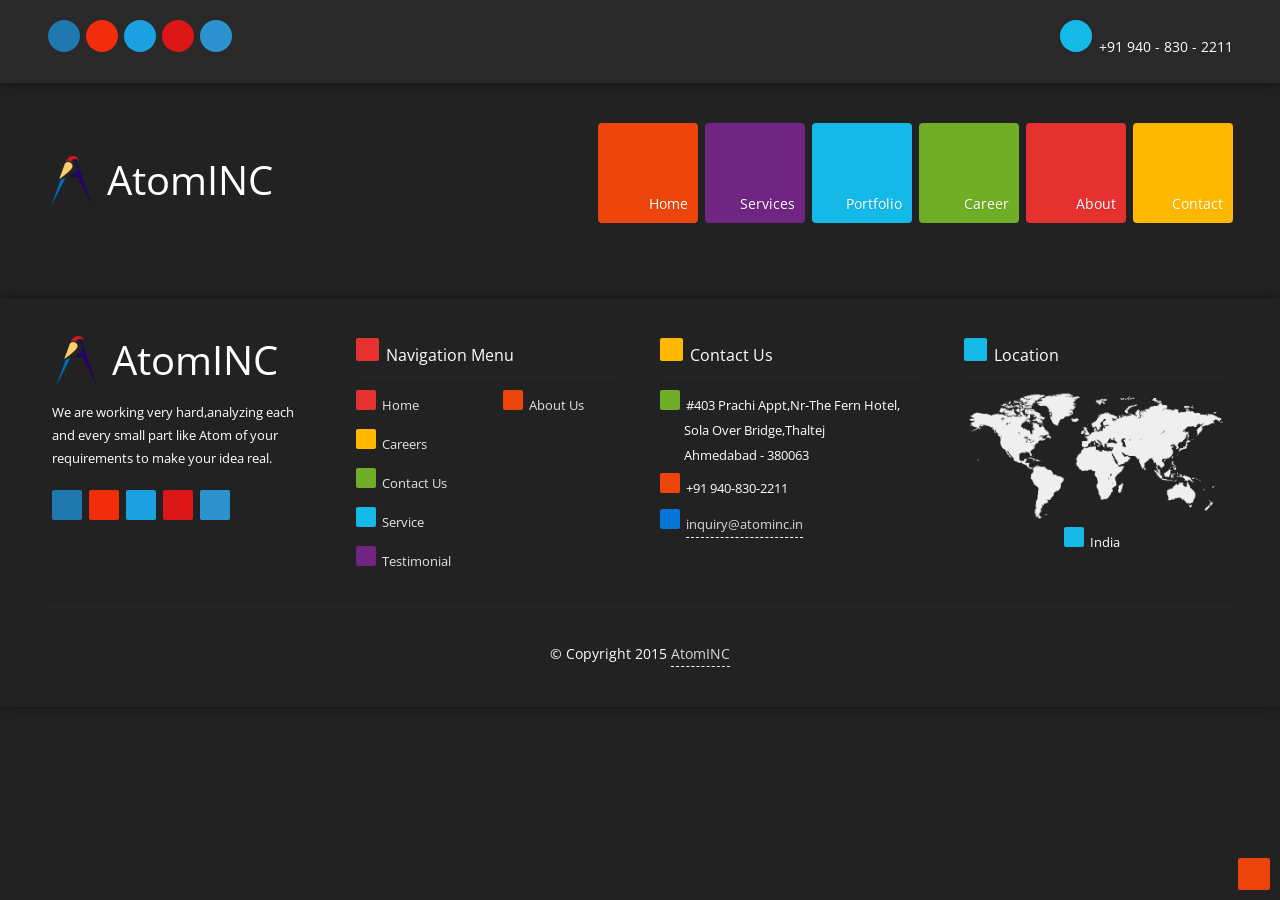
==== index.html @ bc26671a "Added old site" ====
<!DOCTYPE html>
<html>
	<head>
		<!-- Title here -->
		<title>Mobile App Development | Web Design | Offshore Outsourcing - AtomINC </title>
		<!-- Description, Keywords and Author -->
		<meta name="description" content="AtomINC provides wide range of services such as mobile application development, android applications and almost everything under the hood of computing and communication technology. ">
		<meta name="keywords" content="Software Development,Mobile,Web,Application Development,Application Development,Android,iPhone,iPad,Development,Responsive,Outsourcing,offshore,Enterprise Mobility, Applications Development, Hire iPhone Apps Developer, Enterprise mobile solutions , web strategy planning, iPhone Apps Development, Android Apps Development">
        <meta name="author" content="in.linkedin.com/in/akshay18">
        <link rel="canonical" href="http://www.atominc.in/" />
        <meta name="language" content="EN" />
        <meta name="copyright" content="AtomINC" />

        <meta name="document-classification" content="Internet" />
        <meta name="document-type" content="Public" />
        <meta name="document-rating" content="Safe for Kids" />
        <meta name="document-distribution" content="Global" />
		<meta name="viewport" content="width=device-width, initial-scale=1.0">
		 
		<!-- Styles -->
		<!-- Bootstrap CSS -->
		<link href="css/bootstrap.min.css" rel="stylesheet">
		<!-- Animate CSS -->
		<link href="css/animate.min.css" rel="stylesheet">
		<!-- SLIDER REVOLUTION 4.x CSS SETTINGS -->
		<link href="css/settings.css" rel="stylesheet">
		<!--[if IE ]><link rel="stylesheet" href="css/settings-ie8.css"><![endif]-->
		<!-- Portfolio CSS -->
		<link href="css/prettyPhoto.css" rel="stylesheet">
		<!-- Countdown CSS -->
		<link href="css/jquery.countdown.css" rel="stylesheet">
		<!-- Font awesome CSS -->
		<link href="css/font-awesome.min.css" rel="stylesheet">		
		<!-- Custom CSS -->
		<link href="css/style.css" rel="stylesheet">
		<!--[if IE]><link rel="stylesheet" href="css/ie-style.css"><![endif]-->
		
		<!-- Favicon -->
		<link rel="shortcut icon" href="#">
	</head>
	
	<body>
		
		<!-- Body Wrapper -->
		<div class="wrapper white">
		
			<!-- Header Start -->
			<div class="header">
				<!-- Header Information -->
				<div class="header-info">
					<div class="container">
						<div class="row">
							<div class="col-md-4 col-sm-4">
								<!-- Social Media -->
								<div class="social">
                                    <a target="_blank" href="https://www.facebook.com/pages/Atominc/1621077121454572" class="facebook"><i class="fa fa-facebook"></i></a>
									<a target="_blank" href="https://plus.google.com/106415857132873539191/about" class="google-plus"><i class="fa fa-google-plus"></i></a>
									<a  href="#" class="twitter"><i class="fa fa-twitter"></i></a>
									<a target="_blank" href="https://www.pinterest.com/atominc/" class="pinterest"><i class="fa fa-pinterest"></i></a>
									<a target="_blank" href="https://www.linkedin.com/company/atominc" class="linkedin"><i class="fa fa-linkedin"></i></a>
								</div>
							</div>
                            <div class="col-md-4 col-sm-4">
                            </div>
							<div class="col-md-4 col-sm-4">
								<!-- Contact Info -->
								<div class="contact-info">
									<span><i class="fa fa-phone br-lblue"></i> <strong>+91 940 - 830 - 2211</strong></span>
								</div>
							</div>
						</div>
					</div>
				</div>
				<!-- Header Navigation -->
				<div class="header-navigation">
					<div class="container">
						<div class="row">
							<div class="col-md-4">
								<!-- Logo -->
								<div class="logo">
									<!-- Heading -->
									<h1><a href="index.html"><i><img src="img/Logo.png"></i> AtomINC</a></h1>
								</div>
							</div>
							<div class="col-md-8">
								<!-- Bootstrap Navbar -->
								<nav class="navbar navbar-default" role="navigation">
									<!-- Brand and toggle get grouped for better mobile display -->
									<div class="navbar-header">
										<button type="button" class="navbar-toggle br-orange" data-toggle="collapse" data-target="#bs-example-navbar-collapse-1">
											<span class="sr-only">Toggle navigation</span>
											<span class="icon-bar"></span>
											<span class="icon-bar"></span>
											<span class="icon-bar"></span>
										</button>
									</div>
									<!-- Collect the nav links, forms, and other content for toggling -->
									<div class="collapse navbar-collapse" id="bs-example-navbar-collapse-1">
										<ul class="nav navbar-nav navbar-right">
											<li>
												<a href="index.html" class="br-orange">
													<!-- Link Icon -->
													<i class="fa fa-home link-icon"></i>
													<!-- Link Title -->
													<span class="link-title">Home</span>
												</a>
											</li>
											<li class="dropdown">
												<a href="service.html" class="dropdown-toggle br-purple" data-toggle="dropdown">
													<!-- Link Icon -->
													<i class="fa fa-server link-icon"></i>
													<!-- Link Title -->
													<span class="link-title">Services<b class="fa fa-angle-down"></b></span>
												</a>
												<ul class="dropdown-menu dropdown-sm">
													<li>
														<div class="row">
															<div class="col-md-6">
																<div class="col-inner col-disable">
																	<h4 class="br-orange"><i class="fa fa-share heading-icon"></i>About Services</h4>
																	<p>AtomINC provides wide range of services such as mobile application development, 3D animation, android applications and almost everything under the hood of computing and communication technology.</p>
																</div>
															</div>
															<div class="col-md-6">
																<div class="col-inner">
																	<ul class="list-unstyled">
																		<li><a href="service.html"><i class="fa fa-arrow-right dd-link-icon"></i>Mobile apps development</a></li>
                                                                        <li><a href="service.html"><i class="fa fa-arrow-right dd-link-icon"></i>Gadget apps development</a></li>
                                                                        <li><a href="service.html"><i class="fa fa-arrow-right dd-link-icon"></i>Website development</a></li>
																		<li><a href="service.html"><i class="fa fa-arrow-right dd-link-icon"></i>E-Commerce development</a></li>
																	</ul>
																</div>
															</div>
														</div>
													</li>
												</ul>
											</li>
											<li class="dropdown">
												<a href="#" class="dropdown-toggle br-lblue" data-toggle="dropdown">
													<!-- Link Icon -->
													<i class="fa fa-file link-icon"></i>
													<!-- Link Title -->
													<span class="link-title">Portfolio<b class="fa fa-angle-down"></b></span>
												</a>
												<ul class="dropdown-menu dropdown-md">
													<li>
														<div class="row">
															<div class="col-md-4">
																<div class="col-inner col-disable">
																	<!-- Heading -->
																	<h4 class="br-green"><i class="fa fa-filter heading-icon"></i>Mobile Apps.</h4>
                                                                    <p>We are specialist in mobile application development.We work on all mobile platoform including iOS,Android,Windows,Black Berry.</p>

                                                                </div>
                                                            </div>
                                                            <!-- Paragraph -->
                                                            <div class="col-md-4">
																<div class="col-inner col-disable">
																	<!-- Heading -->
																	<h4 class="br-yellow"><i class="fa fa-ticket heading-icon"></i> Rugby Radio</h4>
																	<!-- Image -->
																	<img src="img/rugbyBackground.jpeg" class="img-responsive" alt="" />
																	<!-- Paragraph -->
																	<p>Rugby Radio merges quality professional commentary with thought provoking interviews and podcasts with people from the rugby spectrum including professional players, referees and agents.</p>
																	<!-- View Next Button -->
																	<div class="view-button">
																		<a href="portfolio.html" class="btn btn-danger btn-sm">View More <i class="fa fa-angle-right"></i></a>
																	</div>
																</div>
															</div>
															<div class="col-md-4">
																<div class="col-inner">
																	<ul class="list-unstyled">
																		<li><a href="portfolio.html"><i class="fa fa-arrow-right dd-link-icon"></i>Mobile Application</a></li>
                                                                        <li><a href="portfolio.html"><i class="fa fa-arrow-right dd-link-icon"></i> Gadgets</a></li>
                                                                        <li><a href="portfolio.html"><i class="fa fa-arrow-right dd-link-icon"></i>Websites</a></li>
																		<li><a href="portfolio.html"><i class="fa fa-arrow-right dd-link-icon"></i>E-Commerce</a></li>
																		<li><a href="testimonial.html"><i class="fa fa-arrow-right dd-link-icon"></i>What our clients sayes</a></li>
																	</ul>
																</div>
															</div>
														</div>
													</li>
												</ul>
											</li>
                                            <li>
                                                <a href="careers.html" class="br-green">
                                                    <!-- Link Icon -->
                                                    <i class="fa fa-gear link-icon"></i>
                                                    <!-- Link Title -->
                                                    <span class="link-title">Career</span>
                                                </a>
                                            </li>
                                            <li>
												<a href="aboutus.html" class="br-red">
													<!-- Link Icon -->
													<i class="fa fa-user link-icon"></i>
													<!-- Link Title -->
													<span class="link-title">About</span>
												</a>
											</li>
											<li>
												<a href="contact.html" class="br-yellow">
													<!-- Link Icon -->
													<i class="fa fa-phone link-icon"></i>
													<!-- Link Title -->
													<span class="link-title">Contact</span>
												</a>
											</li>
										</ul>
									</div><!-- /.navbar-collapse -->
								</nav>
							</div>
						</div>
					</div>
				</div>
			</div>
			<!-- Header End -->
			
			<!-- Slider Start -->
			
			<div class="container">
				<!--
				#################################
					- THEMEPUNCH BANNER -
				#################################
				-->
				<div class="tp-banner-container">
					<div class="tp-banner" >
						<ul>
                        <!-- SLIDE  -->
                        <!--Welcome banner-->
                        <li data-transition="zoomout" data-slotamount="7" data-masterspeed="1500" >
                            <!-- MAIN IMAGE -->
                            <img src="img/slider/slide2.jpg"  alt="slidebg1"  data-bgfit="cover" data-bgposition="left top" data-bgrepeat="no-repeat">
                            <!-- LAYERS -->
                            <!-- LAYERS NR. 1 // Logo Image -->
                            <div class="tp-caption lfl"
                                 data-x="130"
                                 data-y="center"
                                 data-speed="1500"
                                 data-start="1200"
                                 data-easing="Power4.easeOut"
                                 data-endspeed="300"
                                 data-endeasing="Linear.easeNone"
                                 data-captionhidden="off"><img src="img/slider/logo.png" class="img-responsive" alt="" />
                            </div>
                            <!-- LAYERS NR. 2 -->
                            <div class="tp-caption lfr thinheadline_dark"
                                 data-x="500"
                                 data-y="120"
                                 data-speed="1500"
                                 data-start="2000"
                                 data-easing="Power4.easeOut"
                                 data-endspeed="300"
                                 data-endeasing="Linear.easeNone"
                                 data-captionhidden="off">Welcome To
                            </div>
                            <!-- LAYERS NR. 2.1 -->
                            <div class="tp-caption lfr very_large_text"
                                 data-x="500"
                                 data-y="150"
                                 data-speed="1500"
                                 data-start="2300"
                                 data-easing="Power4.easeOut"
                                 data-endspeed="300"
                                 data-endeasing="Linear.easeNone"
                                 data-captionhidden="off">AtomINC
                            </div>
                            <!-- LAYERS NR. 3 -->
                            <div class="tp-caption lfr medium_text paragraph"
                                 data-x="500"
                                 data-y="220"
                                 data-speed="1500"
                                 data-start="3000"
                                 data-easing="Power4.easeOut"
                                 data-endspeed="300"
                                 data-endeasing="Linear.easeNone"
                                 data-captionhidden="off">We transform
                            </div>
                            <!-- LAYERS NR. 4 // Slide Button -->
                            <div class="tp-caption lfr medium_text paragraph"
                                 data-x="500"
                                 data-y="250"
                                 data-speed="1500"
                                 data-start="3400"
                                 data-easing="Power4.easeOut"
                                 data-endspeed="300"
                                 data-endeasing="Linear.easeNone"
                                 data-captionhidden="off">Your IDEA to reality<br />in cost effective way.
                            </div>
                            <!-- LAYERS NR. 4.1 // Slide Button -->
                            <div class="tp-caption sfb"
                                 data-x="500"
                                 data-y="325"
                                 data-speed="1500"
                                 data-start="4200"
                                 data-easing="Power4.easeOut"
                                 data-endspeed="300"
                                 data-endeasing="Linear.easeNone"
                                 data-captionhidden="off"><a href="aboutus.html" class="btn btn-info btn-lg btn-circle">About us.<i class="fa fa-angle-right"></i></a>
                            </div>
                        </li>

                        <!-- SLIDE  -->
                        <!--Website banner -->
                        <li data-transition="zoomout" data-slotamount="7" data-masterspeed="1500" >
                            <!-- MAIN IMAGE -->
                            <img src="img/slider/slide3.jpg"  alt="slidebg1"  data-bgfit="cover" data-bgposition="left top" data-bgrepeat="no-repeat">
                            <!-- LAYERS NR. 1 -->
                            <div class="tp-caption lfl"
                                 data-x="100"
                                 data-y="130"
                                 data-speed="800"
                                 data-start="1500"
                                 data-easing="Power4.easeOut"
                                 data-endspeed="300"
                                 data-endeasing="Linear.easeNone"
                                 data-captionhidden="off"><img src="img/slider/s31.png" class="img-responsive" alt="" />
                            </div>
                            <!-- LAYERS NR. 2 -->
                            <div class="tp-caption lfl"
                                 data-x="0"
                                 data-y="252"
                                 data-speed="800"
                                 data-start="2100"
                                 data-easing="Power4.easeOut"
                                 data-endspeed="300"
                                 data-endeasing="Linear.easeNone"
                                 data-captionhidden="off"><img src="img/slider/s32.png" class="img-responsive" alt="" />
                            </div>
                            <!-- LAYERS NR. 3 -->
                            <div class="tp-caption lfl"
                                 data-x="350"
                                 data-y="290"
                                 data-speed="800"
                                 data-start="2700"
                                 data-easing="Power4.easeOut"
                                 data-endspeed="300"
                                 data-endeasing="Linear.easeNone"
                                 data-captionhidden="off"><img src="img/slider/s33.png" class="img-responsive" alt="" />
                            </div>
                            <!-- LAYERS NR. 4 -->
                            <div class="tp-caption lfl"
                                 data-x="250"
                                 data-y="309"
                                 data-speed="800"
                                 data-start="3300"
                                 data-easing="Power4.easeOut"
                                 data-endspeed="300"
                                 data-endeasing="Linear.easeNone"
                                 data-captionhidden="off"><img src="img/slider/s34.png" class="img-responsive" alt="" />
                            </div>
                            <!-- LAYERS NR. 5 // -->
                            <div class="tp-caption lfr largegreenbg br-orange"
                                 data-x="right"
                                 data-hoffset="-10"
                                 data-y="140"
                                 data-speed="1500"
                                 data-start="4000"
                                 data-easing="Power4.easeOut"
                                 data-endspeed="300"
                                 data-endeasing="Linear.easeNone"
                                 data-captionhidden="off">Full Responsive
                            </div>
                            <!-- LAYERS NR. 6 // -->
                            <div class="tp-caption lfr modern_big_redbg br-green"
                                 data-x="right"
                                 data-hoffset="-10"
                                 data-y="220"
                                 data-speed="1500"
                                 data-start="4300"
                                 data-easing="Power4.easeOut"
                                 data-endspeed="300"
                                 data-endeasing="Linear.easeNone"
                                 data-captionhidden="off">Desktop
                            </div>
                            <!-- LAYERS NR. 7 // -->
                            <div class="tp-caption lfr modern_big_redbg br-yellow"
                                 data-x="right"
                                 data-hoffset="-10"
                                 data-y="270"
                                 data-speed="1500"
                                 data-start="4600"
                                 data-easing="Power4.easeOut"
                                 data-endspeed="300"
                                 data-endeasing="Linear.easeNone"
                                 data-captionhidden="off">Laptop & Tablet
                            </div>
                            <!-- LAYERS NR. 8 // -->
                            <div class="tp-caption lfr modern_big_redbg br-blue"
                                 data-x="right"
                                 data-hoffset="-10"
                                 data-y="320"
                                 data-speed="1500"
                                 data-start="4900"
                                 data-easing="Power4.easeOut"
                                 data-endspeed="300"
                                 data-endeasing="Linear.easeNone"
                                 data-captionhidden="off"> Smartphones & Tablets
                            </div>
                            <!-- LAYERS NR. 9 // -->
                            <div class="tp-caption lfr modern_big_redbg br-purple"
                                 data-x="right"
                                 data-hoffset="-10"
                                 data-y="370"
                                 data-speed="1500"
                                 data-start="5200"
                                 data-easing="Power4.easeOut"
                                 data-endspeed="300"
                                 data-endeasing="Linear.easeNone"
                                 data-captionhidden="off">Website Development
                            </div>
                        </li>

                        <!-- SLIDE  -->
                        <!--Support banner-->
                        <li data-transition="zoomout" data-slotamount="7" data-masterspeed="1500" >
                            <!-- MAIN IMAGE -->
                            <img src="img/slider/slide4.jpg"  alt="slidebg1"  data-bgfit="cover" data-bgposition="left top" data-bgrepeat="no-repeat">
                            <!-- LAYERS NR. 1 -->
                            <div class="tp-caption lfl"
                                 data-x="130"
                                 data-y="130"
                                 data-speed="800"
                                 data-start="1500"
                                 data-easing="Power4.easeOut"
                                 data-endspeed="300"
                                 data-endeasing="Linear.easeNone"
                                 data-captionhidden="off"><img src="img/slider/24_7_support_img.png" class="img-responsive" alt="" />
                            </div>
                            <!-- LAYERS NR. 2 -->
                            <div class="tp-caption lfl"
                                 data-x="270"
                                 data-y="252"
                                 data-speed="800"
                                 data-start="2100"
                                 data-easing="Power4.easeOut"
                                 data-endspeed="300"
                                 data-endeasing="Linear.easeNone"
                                 data-captionhidden="off"><img src="img/slider/call_img.png" class="img-responsive" alt="" />
                            </div>
                            <!-- LAYERS NR. 3 -->
                            <div class="tp-caption lfl"
                                 data-x="270"
                                 data-y="100"
                                 data-speed="800"
                                 data-start="2700"
                                 data-easing="Power4.easeOut"
                                 data-endspeed="300"
                                 data-endeasing="Linear.easeNone"
                                 data-captionhidden="off"><img src="img/slider/chat_img.png" class="img-responsive" alt="" />
                            </div>
                            <!-- LAYERS NR. 4 -->
                            <div class="tp-caption lfl"
                                 data-x="0"
                                 data-y="120"
                                 data-speed="800"
                                 data-start="3300"
                                 data-easing="Power4.easeOut"
                                 data-endspeed="300"
                                 data-endeasing="Linear.easeNone"
                                 data-captionhidden="off"><img src="img/slider/email_img.png" class="img-responsive" alt="" />
                            </div>
                            <!-- LAYERS NR. 5 // -->
                            <div class="tp-caption lfr largegreenbg br-orange"
                                 data-x="right"
                                 data-hoffset="-10"
                                 data-y="140"
                                 data-speed="1500"
                                 data-start="4000"
                                 data-easing="Power4.easeOut"
                                 data-endspeed="300"
                                 data-endeasing="Linear.easeNone"
                                 data-captionhidden="off">24x7x365 Support
                            </div>
                            <!-- LAYERS NR. 6 // -->
                            <div class="tp-caption lfr modern_big_redbg br-green"
                                 data-x="right"
                                 data-hoffset="-10"
                                 data-y="220"
                                 data-speed="1500"
                                 data-start="4300"
                                 data-easing="Power4.easeOut"
                                 data-endspeed="300"
                                 data-endeasing="Linear.easeNone"
                                 data-captionhidden="off">Consultation & project tracking
                            </div>
                            <!-- LAYERS NR. 7 // -->
                            <div class="tp-caption lfr modern_big_redbg br-lblue"
                                 data-x="right"
                                 data-hoffset="-10"
                                 data-y="270"
                                 data-speed="1500"
                                 data-start="4300"
                                 data-easing="Power4.easeOut"
                                 data-endspeed="300"
                                 data-endeasing="Linear.easeNone"
                                 data-captionhidden="off">to sales & maintenance
                            </div>
                            <!-- LAYERS NR. 8 // -->
                            <div class="tp-caption lfr modern_big_redbg br-purple"
                                 data-x="right"
                                 data-hoffset="-10"
                                 data-y="320"
                                 data-speed="1500"
                                 data-start="4300"
                                 data-easing="Power4.easeOut"
                                 data-endspeed="300"
                                 data-endeasing="Linear.easeNone"
                                 data-captionhidden="off">bank on our support.
                            </div>
                        </li>

                        <!-- SLIDE  -->
                        <!--iPhone app banner -->
						<li data-transition="zoomout" data-slotamount="7" data-masterspeed="1000" >
								<!-- MAIN IMAGE -->
								<img src="img/slider/slide1.jpg"  alt="darkblurbg"  data-bgfit="cover" data-bgposition="left top" data-bgrepeat="no-repeat">
								<!-- LAYERS -->
								<!-- LAYERS NR. 1 // -->
								<div class="tp-caption lfl largegreenbg br-red"
									data-x="50"
									data-y="140"
									data-speed="1500"
									data-start="1200"
									data-easing="Power4.easeOut"
									data-endspeed="300"
									data-endeasing="Linear.easeNone"
									data-captionhidden="off">Deadline Day
								</div>	
								<!-- LAYERS NR. 2 -->
								<div class="tp-caption skewfromleft medium_text paragraph"
									data-x="50"
									data-y="240"
									data-speed="800"
									data-start="1800"
									data-easing="Power4.easeOut"
									data-endspeed="400"
									data-endeasing="Power4.easeOut"
									data-captionhidden="off"> You have been hired by the clubs management.<br> In order to keep your job, <br>you must buy all 14 players and sell all 11 offloads.
								</div>
								<!-- LAYERS NR. 3 // Slide Button -->
								<div class="tp-caption sfb"
									data-x="50"
									data-y="350"
									data-speed="1500"
									data-start="2600"
									data-easing="Power4.easeOut"
									data-endspeed="300"
									data-endeasing="Linear.easeNone"
									data-captionhidden="off"><a href="#" class="btn btn-info btn-lg btn-circle">It's Deadline Day!<i class="fa fa-angle-right"></i></a>
								</div>
								<!-- LAYERS NR. 1 // Logo Image -->
								<div class="tp-caption skewfromright"
									data-x="600"
									data-y="bottom"
									data-speed="800"
									data-start="3600"
									data-easing="Power4.easeOut"
									data-endspeed="400"
									data-endeasing="Power4.easeOut"
									data-captionhidden="off"><img src="img/slider/s21.png" class="img-responsive" alt="" />
								</div>
							</li>
						</ul>
					</div>
				</div>
			</div>
			
			<!-- Slider End -->

			<!-- Footer Start -->
			
			<div class="footer">
				<div class="container">
					<div class="row">
						<div class="col-md-3 col-sm-6">
							<!-- Footer Widget -->
							<div class="footer-widget">
                                <!-- Logo Icon -->
                                <!-- Heading -->
                                <h2><a href="index.html"><i class="fa logo-icon"><img src="img/Logo.png"></i> AtomINC</a></h2>
                                <!-- Paragraph -->
                                <p>We are working very hard,analyzing each and every small part like Atom of your requirements to make your idea real.</p>
                                <!-- Social Media -->
								<div class="social">
                                    <a target="_blank" href="https://www.facebook.com/pages/Atominc/1621077121454572" class="facebook"><i class="fa fa-facebook"></i></a>
                                    <a target="_blank" href="https://plus.google.com/106415857132873539191/about" class="google-plus"><i class="fa fa-google-plus"></i></a>
                                    <a  href="#" class="twitter"><i class="fa fa-twitter"></i></a>
                                    <a target="_blank" href="https://www.pinterest.com/atominc/" class="pinterest"><i class="fa fa-pinterest"></i></a>
                                    <a target="_blank" href="https://www.linkedin.com/company/atominc" class="linkedin"><i class="fa fa-linkedin"></i></a>
								</div>
							</div>
						</div>
						<div class="col-md-3 col-sm-6">
							<!-- Footer Widget -->
							<div class="footer-widget">
								<!-- Heading -->
								<h5><i class="fa fa-plus br-red"></i> Navigation Menu</h5>
								<div class="row">
									<div class="col-md-6 col-sm-6 col-xs-6">
										<!-- Menu Icons link -->
										<ul class="list-unstyled">
											<li><a href="index.html"><i class="fa fa-home br-red"></i> Home</a></li>
											<li><a href="careers.html"><i class="fa fa-book br-yellow"></i> Careers</a></li>
											<li><a href="contact.html"><i class="fa fa-phone br-green"></i> Contact Us</a></li>
											<li><a href="service.html"><i class="fa fa-gear br-lblue"></i> Service</a></li>
											<li><a href="testimonial.html"><i class="fa fa-comment br-purple"></i> Testimonial</a></li>
										</ul>
									</div>
									<div class="col-md-6 col-sm-6 col-xs-6">
										<!-- Menu Icons link -->
										<ul class="list-unstyled">
											<li><a href="aboutus.html"><i class="fa fa-user br-orange"></i> About Us</a></li>
										</ul>
									</div>
								</div>
							</div>
						</div>
						<div class="clearfix visible-sm"></div>
						<div class="col-md-3 col-sm-6">
							<!-- Footer Widget -->
							<div class="footer-widget">
								<!-- Heading -->
								<h5><i class="fa fa-map-marker br-yellow"></i> Contact Us</h5>
								<address>
									<i class="fa fa-home br-green"></i> #403 Prachi Appt,Nr-The Fern Hotel, <br />
									&nbsp; &nbsp; &nbsp; &nbsp; Sola Over Bridge,Thaltej<br />
									&nbsp; &nbsp; &nbsp; &nbsp; Ahmedabad - 380063 <br />
									<span><i class="fa fa-phone br-orange"></i> +91 940-830-2211</span>
									<span><i class="fa fa-envelope-o br-blue"></i> <a href="#">inquiry@atominc.in</a></span>
								</address>
							</div>
						</div>
						<div class="col-md-3 col-sm-6">
							<!-- Footer Widget -->
							<div class="footer-widget">
								<!-- Heading -->
								<h5><i class="fa fa-location-arrow br-lblue"></i> Location</h5>
								<!-- Google Map -->
								<div class="map">
									<!-- Image -->
									<img src="img/map.png" class="img-responsive" alt="" />
									<!-- Map Marker -->
									<i class="fa fa-map-marker marker india lblue"></i>
								</div>
								<span class="location-name">
									<i class="fa fa-map-marker br-lblue"></i> India &nbsp;&nbsp;
								</span>
							</div>
						</div>
					</div>
					<!-- Footer Copyright -->
					<div class="footer-copyright">
						<p>&copy; Copyright 2015 <a href="#">AtomINC</a></p>
					</div>
				</div>
			</div>
			
			<!-- Footer End -->
			
		</div>
		<!-- Footer End -->
		
		<!-- Scroll to top -->
		<span class="totop"><a href="#"><i class="fa fa-angle-up"></i></a></span>

		
		<!-- Javascript files -->
		<!-- jQuery -->
		<script src="js/jquery.js"></script>
		<!-- Bootstrap JS -->
		<script src="js/bootstrap.min.js"></script>
		<!-- SLIDER REVOLUTION 4.x SCRIPTS  -->
		<script type="text/javascript" src="js/jquery.themepunch.plugins.min.js"></script>
		<script type="text/javascript" src="js/jquery.themepunch.revolution.min.js"></script>
		<!-- Masonry JS -->
		<script src="js/masonry.pkgd.min.js"></script>
		<script src="js/imagesloaded.pkgd.min.js"></script>
		<!-- Cycle JS -->
		<script type="text/javascript" src="js/jquery.cycle.all.js"></script>
		<!-- jQuery flot -->
		<!--[if lte IE 8]><script language="javascript" type="text/javascript" src="js/excanvas.min.js"></script><![endif]-->
		<script src="js/jquery.flot.min.js"></script>     
		<script src="js/jquery.flot.resize.min.js"></script>
		<!-- Count To JS  -->
		<script src="js/jquery.countTo.js"></script>
		<!-- jQuery way points -->
		<script src="js/waypoints.min.js"></script>
		<!-- jQuery prettyPhoto & Isotope -->
		<script src="js/jquery.prettyPhoto.js"></script>
		<script src="js/isotope.js"></script>
		<!-- Jquery for Countdown  -->
		<script type="text/javascript" src="js/jquery.countdown.min.js"></script>
		<!-- Respond JS for IE8 -->
		<script src="js/respond.min.js"></script>
		<!-- HTML5 Support for IE -->
		<script src="js/html5shiv.js"></script>
		<!-- Custom JS -->
		<script src="js/custom.js"></script>
		<!-- This Page JavaScript -->
		<script type="text/javascript" >
		
			// SLIDER REVOLUTION Java Script
				jQuery(document).ready(function() {
					   jQuery('.tp-banner').revolution(
						{
							delay:9000,
							startheight:500,
							
							hideThumbs:10,
							
							navigationType:"none",	
							
							
							hideArrowsOnMobile:"on",
							
							touchenabled:"on",
							onHoverStop:"on",
							
							navOffsetHorizontal:0,
							navOffsetVertical:20,
							
							stopAtSlide:-1,
							stopAfterLoops:-1,

							shadow:0,
							
							fullWidth:"on",
							fullScreen:"off"
						});
				});
			
			// Cycle Slide Js 
			
				$('#box-slider-one').cycle({ 
					fx:    'uncover',  
					speed:    200, 
					timeout:  2500 
				});
			
			/* ******************************************** */
			/* plot js */
			/* *************************************** */  
					
				$(function() {
					/* Chart data #1 */
					var d1 = [[0, 0], [1, 1.5], [2, 3.2], [3, 4.1],[4, 5.1], [5, 5], [6, 5.3], [7, 6],[8, 6.3], [9, 7], [10, 7.5], [11, 8]];

					var options = {
						series: {
						  lines: {
							 show: true, fill: false, lineWidth:1
						  },
						  points: {
							 show: true, fill: true, lineWidth:2, radius:3, fillColor: "#fff"
						  },
						  shadowSize: 0
					   },
						colors :["#fff"],
					   grid: {
						  hoverable: true, color: "#fff", backgroundColor:null ,borderWidth:0, borderColor:"#fff", labelMargin:10
					   },
					   xaxis: {
						  ticks: 10,
						  font: {
								size: 12,
								color: ["#fff"]
							}
					   },
					   yaxis: {
						  ticks: 5,
						  font: {
								size: 12,
								color: ["#fff"]
							}
					   }, 
					   legend: {
						  backgroundOpacity:0,
						  noColumns:2,
						  labelBoxBorderColor: null
					   }
					};
					
					$("<div id='tooltip'></div>").css({
						position: "absolute",
						display: "none",
						"border-radius":"1px",
						padding: "4px 5px",
						color:"#999",
						"font-size":"11px",
						"background-color": "#fff",
						"border":"1px solid #ccc",
						"z-index": "20"
					}).appendTo("body");

					$(".plot-chart").bind("plothover", function (event, pos, item) {
							if (item) {
								var x = item.datapoint[0].toFixed(2),
									y = item.datapoint[1].toFixed(2);

								$("#tooltip").html(x + ", " + y)
									.css({top: item.pageY+5, left: item.pageX+5})
									.fadeIn(200);
							} else {
								$("#tooltip").hide();
							}
					});

					$.plot(".plot-chart", [ {data: d1,  label: "Revenue"} ], options);
				});
				
			// Type your codde here
		</script>
	</body>	
</html>
---- css/settings.css ----
/*-----------------------------------------------------------------------------

	-	Revolution Slider 1.5.3 -

		Screen Stylesheet

version:   	2.1
date:      	09/18/11
last update: 06.12.2012
author:		themepunch
email:     	info@themepunch.com
website:   	http://www.themepunch.com
-----------------------------------------------------------------------------*/


/*-----------------------------------------------------------------------------

	-	Revolution Slider 2.0 Captions -

		Screen Stylesheet

version:   	1.4.5
date:      	09/18/11
last update: 06.12.2012
author:		themepunch
email:     	info@themepunch.com
website:   	http://www.themepunch.com
-----------------------------------------------------------------------------*/



/*************************
	-	CAPTIONS	-
**************************/

.tp-hide-revslider,.tp-caption.tp-hidden-caption	{	visibility:hidden !important; display:none !important;}


.tp-caption { z-index:1;}

.tp-caption-demo .tp-caption	{	position:relative !important; display:inline-block; margin-bottom:10px; margin-right:20px !important;}

.tp-caption.medium_grey {
position:absolute;
color:#fff;
text-shadow:0px 2px 5px rgba(0, 0, 0, 0.5);
font-weight:700;
font-size:20px;
line-height:20px;
font-family:Arial;
padding:2px 4px;
margin:0px;
border-width:0px;
border-style:none;
background-color:#888;
white-space:nowrap;
}

.tp-caption.small_text {
position:absolute;
color:#fff;
text-shadow:0px 2px 5px rgba(0, 0, 0, 0.5);
font-weight:700;
font-size:14px;
line-height:20px;
font-family:Arial;
margin:0px;
border-width:0px;
border-style:none;
white-space:nowrap;
}

.tp-caption.medium_text {
position:absolute;
color:#fff;
text-shadow:0px 2px 5px rgba(0, 0, 0, 0.5);
font-weight:700;
font-size:20px;
line-height:20px;
font-family:Arial;
margin:0px;
border-width:0px;
border-style:none;
white-space:nowrap;
}

.tp-caption.large_text {
position:absolute;
color:#fff;
text-shadow:0px 2px 5px rgba(0, 0, 0, 0.5);
font-weight:700;
font-size:40px;
line-height:40px;
font-family:Arial;
margin:0px;
border-width:0px;
border-style:none;
white-space:nowrap;
}

.tp-caption.very_large_text {
position:absolute;
color:#fff;
text-shadow:0px 2px 5px rgba(0, 0, 0, 0.5);
font-weight:700;
font-size:60px;
line-height:60px;
font-family:Arial;
margin:0px;
border-width:0px;
border-style:none;
white-space:nowrap;
letter-spacing:-2px;
}

.tp-caption.very_big_white {
position:absolute;
color:#fff;
text-shadow:none;
font-weight:800;
font-size:60px;
line-height:60px;
font-family:Arial;
margin:0px;
border-width:0px;
border-style:none;
white-space:nowrap;
padding:0px 4px;
padding-top:1px;
background-color:#000;
}

.tp-caption.very_big_black {
position:absolute;
color:#000;
text-shadow:none;
font-weight:700;
font-size:60px;
line-height:60px;
font-family:Arial;
margin:0px;
border-width:0px;
border-style:none;
white-space:nowrap;
padding:0px 4px;
padding-top:1px;
background-color:#fff;
}

.tp-caption.modern_medium_fat {
position:absolute;
color:#000;
text-shadow:none;
font-weight:800;
font-size:24px;
line-height:20px;
font-family:"Open Sans", sans-serif;
margin:0px;
border-width:0px;
border-style:none;
white-space:nowrap;
}

.tp-caption.modern_medium_fat_white {
position:absolute;
color:#fff;
text-shadow:none;
font-weight:800;
font-size:24px;
line-height:20px;
font-family:"Open Sans", sans-serif;
margin:0px;
border-width:0px;
border-style:none;
white-space:nowrap;
}

.tp-caption.modern_medium_light {
position:absolute;
color:#000;
text-shadow:none;
font-weight:300;
font-size:24px;
line-height:20px;
font-family:"Open Sans", sans-serif;
margin:0px;
border-width:0px;
border-style:none;
white-space:nowrap;
}

.tp-caption.modern_big_bluebg {
position:absolute;
color:#fff;
text-shadow:none;
font-weight:800;
font-size:30px;
line-height:36px;
font-family:"Open Sans", sans-serif;
padding:3px 10px;
margin:0px;
border-width:0px;
border-style:none;
background-color:#4e5b6c;
letter-spacing:0;
}

.tp-caption.modern_big_redbg {
position:absolute;
color:#fff;
text-shadow:none;
font-weight:300;
font-size:30px;
line-height:36px;
font-family:"Open Sans", sans-serif;
padding:3px 10px;
padding-top:1px;
margin:0px;
border-width:0px;
border-style:none;
background-color:#de543e;
letter-spacing:0;
}

.tp-caption.modern_small_text_dark {
position:absolute;
color:#555;
text-shadow:none;
font-size:14px;
line-height:22px;
font-family:Arial;
margin:0px;
border-width:0px;
border-style:none;
white-space:nowrap;
}

.tp-caption.boxshadow {
-moz-box-shadow:0px 0px 20px rgba(0, 0, 0, 0.5);
-webkit-box-shadow:0px 0px 20px rgba(0, 0, 0, 0.5);
box-shadow:0px 0px 20px rgba(0, 0, 0, 0.5);
}

.tp-caption.black {
color:#000;
text-shadow:none;
}

.tp-caption.noshadow {
text-shadow:none;
}

.tp-caption a {
color:#ff7302;
text-shadow:none;
-webkit-transition:all 0.2s ease-out;
-moz-transition:all 0.2s ease-out;
-o-transition:all 0.2s ease-out;
-ms-transition:all 0.2s ease-out;
}

.tp-caption a:hover {
color:#ffa902;
}

.tp-caption.thinheadline_dark {
position:absolute;
color:rgba(0,0,0,0.85);
text-shadow:none;
font-weight:300;
font-size:30px;
line-height:30px;
font-family:"Open Sans";
background-color:transparent;
}

.tp-caption.thintext_dark {
position:absolute;
color:rgba(0,0,0,0.85);
text-shadow:none;
font-weight:300;
font-size:16px;
line-height:26px;
font-family:"Open Sans";
background-color:transparent;
}

.tp-caption.largeblackbg {
position:absolute;
color:#fff;
text-shadow:none;
font-weight:300;
font-size:50px;
line-height:70px;
font-family:"Open Sans";
background-color:#000;
padding:0px 20px;
-webkit-border-radius:0px;
-moz-border-radius:0px;
border-radius:0px;
}

.tp-caption.largepinkbg {
position:absolute;
color:#fff;
text-shadow:none;
font-weight:300;
font-size:50px;
line-height:70px;
font-family:"Open Sans";
background-color:#db4360;
padding:0px 20px;
-webkit-border-radius:0px;
-moz-border-radius:0px;
border-radius:0px;
}

.tp-caption.largewhitebg {
position:absolute;
color:#000;
text-shadow:none;
font-weight:300;
font-size:50px;
line-height:70px;
font-family:"Open Sans";
background-color:#fff;
padding:0px 20px;
-webkit-border-radius:0px;
-moz-border-radius:0px;
border-radius:0px;
}

.tp-caption.largegreenbg {
position:absolute;
color:#fff;
text-shadow:none;
font-weight:300;
font-size:50px;
line-height:70px;
font-family:"Open Sans";
background-color:#67ae73;
padding:0px 20px;
-webkit-border-radius:0px;
-moz-border-radius:0px;
border-radius:0px;
}

.tp-caption.excerpt {
font-size:36px;
line-height:36px;
font-weight:700;
font-family:Arial;
color:#ffffff;
text-decoration:none;
background-color:rgba(0, 0, 0, 1);
text-shadow:none;
margin:0px;
letter-spacing:-1.5px;
padding:1px 4px 0px 4px;
width:150px;
white-space:normal !important;
height:auto;
border-width:0px;
border-color:rgb(255, 255, 255);
border-style:none;
}

.tp-caption.large_bold_grey {
font-size:60px;
line-height:60px;
font-weight:800;
font-family:"Open Sans";
color:rgb(102, 102, 102);
text-decoration:none;
background-color:transparent;
text-shadow:none;
margin:0px;
padding:1px 4px 0px;
border-width:0px;
border-color:rgb(255, 214, 88);
border-style:none;
}

.tp-caption.medium_thin_grey {
font-size:34px;
line-height:30px;
font-weight:300;
font-family:"Open Sans";
color:rgb(102, 102, 102);
text-decoration:none;
background-color:transparent;
padding:1px 4px 0px;
text-shadow:none;
margin:0px;
border-width:0px;
border-color:rgb(255, 214, 88);
border-style:none;
}

.tp-caption.small_thin_grey {
font-size:18px;
line-height:26px;
font-weight:300;
font-family:"Open Sans";
color:rgb(117, 117, 117);
text-decoration:none;
background-color:transparent;
padding:1px 4px 0px;
text-shadow:none;
margin:0px;
border-width:0px;
border-color:rgb(255, 214, 88);
border-style:none;
}

.tp-caption.lightgrey_divider {
text-decoration:none;
background-color:rgba(235, 235, 235, 1);
width:370px;
height:3px;
background-position:initial initial;
background-repeat:initial initial;
border-width:0px;
border-color:rgb(34, 34, 34);
border-style:none;
}

.tp-caption.large_bold_darkblue {
font-size:58px;
line-height:60px;
font-weight:800;
font-family:"Open Sans";
color:rgb(52, 73, 94);
text-decoration:none;
background-color:transparent;
border-width:0px;
border-color:rgb(255, 214, 88);
border-style:none;
}

.tp-caption.medium_bg_darkblue {
font-size:20px;
line-height:20px;
font-weight:800;
font-family:"Open Sans";
color:rgb(255, 255, 255);
text-decoration:none;
background-color:rgb(52, 73, 94);
padding:10px;
border-width:0px;
border-color:rgb(255, 214, 88);
border-style:none;
}

.tp-caption.medium_bold_red {
font-size:24px;
line-height:30px;
font-weight:800;
font-family:"Open Sans";
color:rgb(227, 58, 12);
text-decoration:none;
background-color:transparent;
padding:0px;
border-width:0px;
border-color:rgb(255, 214, 88);
border-style:none;
}

.tp-caption.medium_light_red {
font-size:21px;
line-height:26px;
font-weight:300;
font-family:"Open Sans";
color:rgb(227, 58, 12);
text-decoration:none;
background-color:transparent;
padding:0px;
border-width:0px;
border-color:rgb(255, 214, 88);
border-style:none;
}

.tp-caption.medium_bg_red {
font-size:20px;
line-height:20px;
font-weight:800;
font-family:"Open Sans";
color:rgb(255, 255, 255);
text-decoration:none;
background-color:rgb(227, 58, 12);
padding:10px;
border-width:0px;
border-color:rgb(255, 214, 88);
border-style:none;
}

.tp-caption.medium_bold_orange {
font-size:24px;
line-height:30px;
font-weight:800;
font-family:"Open Sans";
color:rgb(243, 156, 18);
text-decoration:none;
background-color:transparent;
border-width:0px;
border-color:rgb(255, 214, 88);
border-style:none;
}

.tp-caption.medium_bg_orange {
font-size:20px;
line-height:20px;
font-weight:800;
font-family:"Open Sans";
color:rgb(255, 255, 255);
text-decoration:none;
background-color:rgb(243, 156, 18);
padding:10px;
border-width:0px;
border-color:rgb(255, 214, 88);
border-style:none;
}

.tp-caption.grassfloor {
text-decoration:none;
background-color:rgba(160, 179, 151, 1);
width:4000px;
height:150px;
border-width:0px;
border-color:rgb(34, 34, 34);
border-style:none;
}

.tp-caption.large_bold_white {
font-size:58px;
line-height:60px;
font-weight:800;
font-family:"Open Sans";
color:rgb(255, 255, 255);
text-decoration:none;
background-color:transparent;
border-width:0px;
border-color:rgb(255, 214, 88);
border-style:none;
}

.tp-caption.medium_light_white {
font-size:30px;
line-height:36px;
font-weight:300;
font-family:"Open Sans";
color:rgb(255, 255, 255);
text-decoration:none;
background-color:transparent;
padding:0px;
border-width:0px;
border-color:rgb(255, 214, 88);
border-style:none;
}

.tp-caption.mediumlarge_light_white {
font-size:34px;
line-height:40px;
font-weight:300;
font-family:"Open Sans";
color:rgb(255, 255, 255);
text-decoration:none;
background-color:transparent;
padding:0px;
border-width:0px;
border-color:rgb(255, 214, 88);
border-style:none;
}

.tp-caption.mediumlarge_light_white_center {
font-size:34px;
line-height:40px;
font-weight:300;
font-family:"Open Sans";
color:#ffffff;
text-decoration:none;
background-color:transparent;
padding:0px 0px 0px 0px;
text-align:center;
border-width:0px;
border-color:rgb(255, 214, 88);
border-style:none;
}

.tp-caption.medium_bg_asbestos {
font-size:20px;
line-height:20px;
font-weight:800;
font-family:"Open Sans";
color:rgb(255, 255, 255);
text-decoration:none;
background-color:rgb(127, 140, 141);
padding:10px;
border-width:0px;
border-color:rgb(255, 214, 88);
border-style:none;
}

.tp-caption.medium_light_black {
font-size:30px;
line-height:36px;
font-weight:300;
font-family:"Open Sans";
color:rgb(0, 0, 0);
text-decoration:none;
background-color:transparent;
padding:0px;
border-width:0px;
border-color:rgb(255, 214, 88);
border-style:none;
}

.tp-caption.large_bold_black {
font-size:58px;
line-height:60px;
font-weight:800;
font-family:"Open Sans";
color:rgb(0, 0, 0);
text-decoration:none;
background-color:transparent;
border-width:0px;
border-color:rgb(255, 214, 88);
border-style:none;
}

.tp-caption.mediumlarge_light_darkblue {
font-size:34px;
line-height:40px;
font-weight:300;
font-family:"Open Sans";
color:rgb(52, 73, 94);
text-decoration:none;
background-color:transparent;
padding:0px;
border-width:0px;
border-color:rgb(255, 214, 88);
border-style:none;
}

.tp-caption.small_light_white {
font-size:17px;
line-height:28px;
font-weight:300;
font-family:"Open Sans";
color:rgb(255, 255, 255);
text-decoration:none;
background-color:transparent;
padding:0px;
border-width:0px;
border-color:rgb(255, 214, 88);
border-style:none;
}

.tp-caption.roundedimage {
border-width:0px;
border-color:rgb(34, 34, 34);
border-style:none;
}

.tp-caption.large_bg_black {
font-size:40px;
line-height:40px;
font-weight:800;
font-family:"Open Sans";
color:rgb(255, 255, 255);
text-decoration:none;
background-color:rgb(0, 0, 0);
padding:10px 20px 15px;
border-width:0px;
border-color:rgb(255, 214, 88);
border-style:none;
}

.tp-caption.mediumwhitebg {
font-size:30px;
line-height:30px;
font-weight:300;
font-family:"Open Sans";
color:rgb(0, 0, 0);
text-decoration:none;
background-color:rgb(255, 255, 255);
padding:5px 15px 10px;
text-shadow:none;
border-width:0px;
border-color:rgb(0, 0, 0);
border-style:none;
}

.tp-caption.medium_bg_orange_new1 {
font-size:20px;
line-height:20px;
font-weight:800;
font-family:"Open Sans";
color:rgb(255, 255, 255);
text-decoration:none;
background-color:rgb(243, 156, 18);
padding:10px;
border-width:0px;
border-color:rgb(255, 214, 88);
border-style:none;
}



.tp-caption.boxshadow{
		-moz-box-shadow: 0px 0px 20px rgba(0, 0, 0, 0.5);
		-webkit-box-shadow: 0px 0px 20px rgba(0, 0, 0, 0.5);
		box-shadow: 0px 0px 20px rgba(0, 0, 0, 0.5);
	}

.tp-caption.black{
		color: #000;
		text-shadow: none;
		font-weight: 300;
		font-size: 19px;
		line-height: 19px;
		font-family: 'Open Sans', sans;
	}

.tp-caption.noshadow {
		text-shadow: none;
	}


.tp_inner_padding	{	box-sizing:border-box;
						-webkit-box-sizing:border-box;
						-moz-box-sizing:border-box;
						max-height:none !important;	}


.tp-caption .frontcorner		{
										width: 0;
										height: 0;
										border-left: 40px solid transparent;
										border-right: 0px solid transparent;
										border-top: 40px solid #00A8FF;
										position: absolute;left:-40px;top:0px;
									}

.tp-caption .backcorner		{
										width: 0;
										height: 0;
										border-left: 0px solid transparent;
										border-right: 40px solid transparent;
										border-bottom: 40px solid #00A8FF;
										position: absolute;right:0px;top:0px;
									}

.tp-caption .frontcornertop		{
										width: 0;
										height: 0;
										border-left: 40px solid transparent;
										border-right: 0px solid transparent;
										border-bottom: 40px solid #00A8FF;
										position: absolute;left:-40px;top:0px;
									}

.tp-caption .backcornertop		{
										width: 0;
										height: 0;
										border-left: 0px solid transparent;
										border-right: 40px solid transparent;
										border-top: 40px solid #00A8FF;
										position: absolute;right:0px;top:0px;
									}


/******************************
	-	BUTTONS	-
*******************************/

.tp-simpleresponsive .button				{	padding:6px 13px 5px; border-radius: 3px; -moz-border-radius: 3px; -webkit-border-radius: 3px; height:30px;
												cursor:pointer;
												color:#fff !important; text-shadow:0px 1px 1px rgba(0, 0, 0, 0.6) !important; font-size:15px; line-height:45px !important;
												background:url(../images/gradient/g30.png) repeat-x top; font-family: arial, sans-serif; font-weight: bold; letter-spacing: -1px;
											}

.tp-simpleresponsive  .button.big			{	color:#fff; text-shadow:0px 1px 1px rgba(0, 0, 0, 0.6); font-weight:bold; padding:9px 20px; font-size:19px;  line-height:57px !important; background:url(../images/gradient/g40.png) repeat-x top;}


.tp-simpleresponsive  .purchase:hover,
.tp-simpleresponsive  .button:hover,
.tp-simpleresponsive  .button.big:hover		{	background-position:bottom, 15px 11px;}



	@media only screen and (min-width: 768px) and (max-width: 959px) {

	 }



	@media only screen and (min-width: 480px) and (max-width: 767px) {
		.tp-simpleresponsive  .button	{	padding:4px 8px 3px; line-height:25px !important; font-size:11px !important;font-weight:normal;	}
		.tp-simpleresponsive  a.button { -webkit-transition: none; -moz-transition: none; -o-transition: none; -ms-transition: none;	 }


	}

    @media only screen and (min-width: 0px) and (max-width: 479px) {
		.tp-simpleresponsive  .button	{	padding:2px 5px 2px; line-height:20px !important; font-size:10px !important;}
		.tp-simpleresponsive  a.button { -webkit-transition: none; -moz-transition: none; -o-transition: none; -ms-transition: none;	 }
	}





/*	BUTTON COLORS	*/



.tp-simpleresponsive  .button.green, .tp-simpleresponsive  .button:hover.green,
.tp-simpleresponsive  .purchase.green, .tp-simpleresponsive  .purchase:hover.green			{ background-color:#21a117; -webkit-box-shadow:  0px 3px 0px 0px #104d0b;        -moz-box-shadow:   0px 3px 0px 0px #104d0b;        box-shadow:   0px 3px 0px 0px #104d0b;  }


.tp-simpleresponsive  .button.blue, .tp-simpleresponsive  .button:hover.blue,
.tp-simpleresponsive  .purchase.blue, .tp-simpleresponsive  .purchase:hover.blue			{ background-color:#1d78cb; -webkit-box-shadow:  0px 3px 0px 0px #0f3e68;        -moz-box-shadow:   0px 3px 0px 0px #0f3e68;        box-shadow:   0px 3px 0px 0px #0f3e68;}


.tp-simpleresponsive  .button.red, .tp-simpleresponsive  .button:hover.red,
.tp-simpleresponsive  .purchase.red, .tp-simpleresponsive  .purchase:hover.red				{ background-color:#cb1d1d; -webkit-box-shadow:  0px 3px 0px 0px #7c1212;        -moz-box-shadow:   0px 3px 0px 0px #7c1212;        box-shadow:   0px 3px 0px 0px #7c1212;}

.tp-simpleresponsive  .button.orange, .tp-simpleresponsive  .button:hover.orange,
.tp-simpleresponsive  .purchase.orange, .tp-simpleresponsive  .purchase:hover.orange		{ background-color:#ff7700; -webkit-box-shadow:  0px 3px 0px 0px #a34c00;        -moz-box-shadow:   0px 3px 0px 0px #a34c00;        box-shadow:   0px 3px 0px 0px #a34c00;}

.tp-simpleresponsive  .button.darkgrey, .tp-simpleresponsive  .button.grey,
.tp-simpleresponsive  .button:hover.darkgrey, .tp-simpleresponsive  .button:hover.grey,
.tp-simpleresponsive  .purchase.darkgrey, .tp-simpleresponsive  .purchase:hover.darkgrey	{ background-color:#555; -webkit-box-shadow:  0px 3px 0px 0px #222;        -moz-box-shadow:   0px 3px 0px 0px #222;        box-shadow:   0px 3px 0px 0px #222;}

.tp-simpleresponsive  .button.lightgrey, .tp-simpleresponsive  .button:hover.lightgrey,
.tp-simpleresponsive  .purchase.lightgrey, .tp-simpleresponsive  .purchase:hover.lightgrey	{ background-color:#888; -webkit-box-shadow:  0px 3px 0px 0px #555;        -moz-box-shadow:   0px 3px 0px 0px #555;        box-shadow:   0px 3px 0px 0px #555;}



/****************************************************************

	-	SET THE ANIMATION EVEN MORE SMOOTHER ON ANDROID   -

******************************************************************/

/*.tp-simpleresponsive				{	-webkit-perspective: 1500px;
										-moz-perspective: 1500px;
										-o-perspective: 1500px;
										-ms-perspective: 1500px;
										perspective: 1500px;
									}*/




/**********************************************
	-	FULLSCREEN AND FULLWIDHT CONTAINERS	-
**********************************************/

.fullscreen-container {
		width:100%;
		position:relative;
		padding:0;
}



.fullwidthbanner-container{
	width:100%;
	position:relative;
	padding:0;
	overflow:hidden;
}

.fullwidthbanner-container .fullwidthbanner{
	width:100%;
	position:relative;
}



.tp-simpleresponsive .caption,
.tp-simpleresponsive .tp-caption {
	position:absolute;
	visibility: hidden;
	-webkit-font-smoothing: antialiased !important;
}

.tp-simpleresponsive img	{	max-width:none;}



/******************************
	-	IE8 HACKS	-
*******************************/
.noFilterClass {
	filter:none !important;
}


/******************************
	-	SHADOWS		-
******************************/
.tp-bannershadow  {
		position:absolute;

		margin-left:auto;
		margin-right:auto;
		-moz-user-select: none;
        -khtml-user-select: none;
        -webkit-user-select: none;
        -o-user-select: none;
	}

.tp-bannershadow.tp-shadow1 {	background:url(../assets/shadow1.png) no-repeat; background-size:100% 100%; width:890px; height:60px; bottom:-60px;}
.tp-bannershadow.tp-shadow2 {	background:url(../assets/shadow2.png) no-repeat; background-size:100% 100%; width:890px; height:60px;bottom:-60px;}
.tp-bannershadow.tp-shadow3 {	background:url(../assets/shadow3.png) no-repeat; background-size:100% 100%; width:890px; height:60px;bottom:-60px;}


/********************************
	-	FULLSCREEN VIDEO	-
*********************************/
.caption.fullscreenvideo {	left:0px; top:0px; position:absolute;width:100%;height:100%;}
.caption.fullscreenvideo iframe	{ width:100% !important; height:100% !important; display: none}

.tp-caption.fullscreenvideo {	left:0px; top:0px; position:absolute;width:100%;height:100%;}
.tp-caption.fullscreenvideo iframe	{ width:100% !important; height:100% !important; display: none;}

/************************
	-	NAVIGATION	-
*************************/

/** BULLETS **/

.tpclear		{	clear:both;}


.tp-bullets									{	z-index:1000; position:absolute;
												-ms-filter: "progid:DXImageTransform.Microsoft.Alpha(Opacity=100)";
												-moz-opacity: 1;
												-khtml-opacity: 1;
												opacity: 1;
												-webkit-transition: opacity 0.2s ease-out; -moz-transition: opacity 0.2s ease-out; -o-transition: opacity 0.2s ease-out; -ms-transition: opacity 0.2s ease-out;-webkit-transform: translateZ(5px);
											}
.tp-bullets.hidebullets					{
												-ms-filter: "progid:DXImageTransform.Microsoft.Alpha(Opacity=0)";
												-moz-opacity: 0;
												-khtml-opacity: 0;
												opacity: 0;
											}


.tp-bullets.simplebullets.navbar						{ 	border:1px solid #666; border-bottom:1px solid #444; background:url(../assets/boxed_bgtile.png); height:40px; padding:0px 10px; -webkit-border-radius: 5px; -moz-border-radius: 5px; border-radius: 5px ;}

.tp-bullets.simplebullets.navbar-old					{ 	 background:url(../assets/navigdots_bgtile.png); height:35px; padding:0px 10px; -webkit-border-radius: 5px; -moz-border-radius: 5px; border-radius: 5px ;}


.tp-bullets.simplebullets.round .bullet					{	cursor:pointer; position:relative;	background:url(../assets/bullet.png) no-Repeat top left;	width:20px;	height:20px;  margin-right:0px; float:left; margin-top:0px; margin-left:3px;}
.tp-bullets.simplebullets.round .bullet.last			{	margin-right:3px;}

.tp-bullets.simplebullets.round-old .bullet				{	cursor:pointer; position:relative;	background:url(../assets/bullets.png) no-Repeat bottom left;	width:23px;	height:23px;  margin-right:0px; float:left; margin-top:0px;}
.tp-bullets.simplebullets.round-old .bullet.last		{	margin-right:0px;}


/**	SQUARE BULLETS **/
.tp-bullets.simplebullets.square .bullet				{	cursor:pointer; position:relative;	background:url(../assets/bullets2.png) no-Repeat bottom left;	width:19px;	height:19px;  margin-right:0px; float:left; margin-top:0px;}
.tp-bullets.simplebullets.square .bullet.last			{	margin-right:0px;}


/**	SQUARE BULLETS **/
.tp-bullets.simplebullets.square-old .bullet			{	cursor:pointer; position:relative;	background:url(../assets/bullets2.png) no-Repeat bottom left;	width:19px;	height:19px;  margin-right:0px; float:left; margin-top:0px;}
.tp-bullets.simplebullets.square-old .bullet.last		{	margin-right:0px;}


/** navbar NAVIGATION VERSION **/
.tp-bullets.simplebullets.navbar .bullet			{	cursor:pointer; position:relative;	background:url(../assets/bullet_boxed.png) no-Repeat top left;	width:18px;	height:19px;   margin-right:5px; float:left; margin-top:0px;}

.tp-bullets.simplebullets.navbar .bullet.first		{	margin-left:0px !important;}
.tp-bullets.simplebullets.navbar .bullet.last		{	margin-right:0px !important;}



/** navbar NAVIGATION VERSION **/
.tp-bullets.simplebullets.navbar-old .bullet			{	cursor:pointer; position:relative;	background:url(../assets/navigdots.png) no-Repeat bottom left;	width:15px;	height:15px;  margin-left:5px !important; margin-right:5px !important;float:left; margin-top:10px;}
.tp-bullets.simplebullets.navbar-old .bullet.first		{	margin-left:0px !important;}
.tp-bullets.simplebullets.navbar-old .bullet.last		{	margin-right:0px !important;}


.tp-bullets.simplebullets .bullet:hover,
.tp-bullets.simplebullets .bullet.selected				{	background-position:top left; }

.tp-bullets.simplebullets.round .bullet:hover,
.tp-bullets.simplebullets.round .bullet.selected,
.tp-bullets.simplebullets.navbar .bullet:hover,
.tp-bullets.simplebullets.navbar .bullet.selected		{	background-position:bottom left; }



/*************************************
	-	TP ARROWS 	-
**************************************/
.tparrows												{	-ms-filter: "progid:DXImageTransform.Microsoft.Alpha(Opacity=100)";
															-moz-opacity: 1;
															-khtml-opacity: 1;
															opacity: 1;
															-webkit-transition: opacity 0.2s ease-out; -moz-transition: opacity 0.2s ease-out; -o-transition: opacity 0.2s ease-out; -ms-transition: opacity 0.2s ease-out;			-webkit-transform: translateZ(5px);

														}
.tparrows.hidearrows									{
															-ms-filter: "progid:DXImageTransform.Microsoft.Alpha(Opacity=0)";
															-moz-opacity: 0;
															-khtml-opacity: 0;
															opacity: 0;
														}
.tp-leftarrow											{	z-index:100;cursor:pointer; position:relative;	background:url(../assets/large_left.png) no-Repeat top left;	width:40px;	height:40px;   }
.tp-rightarrow											{	z-index:100;cursor:pointer; position:relative;	background:url(../assets/large_right.png) no-Repeat top left;	width:40px;	height:40px;   }


.tp-leftarrow.round										{	z-index:100;cursor:pointer; position:relative;	background:url(../assets/small_left.png) no-Repeat top left;	width:19px;	height:14px;  margin-right:0px; float:left; margin-top:0px;	}
.tp-rightarrow.round									{	z-index:100;cursor:pointer; position:relative;	background:url(../assets/small_right.png) no-Repeat top left;	width:19px;	height:14px;  margin-right:0px; float:left;	margin-top:0px;}


.tp-leftarrow.round-old									{	z-index:100;cursor:pointer; position:relative;	background:url(../assets/arrow_left.png) no-Repeat top left;	width:26px;	height:26px;  margin-right:0px; float:left; margin-top:0px;	}
.tp-rightarrow.round-old								{	z-index:100;cursor:pointer; position:relative;	background:url(../assets/arrow_right.png) no-Repeat top left;	width:26px;	height:26px;  margin-right:0px; float:left;	margin-top:0px;}


.tp-leftarrow.navbar									{	z-index:100;cursor:pointer; position:relative;	background:url(../assets/small_left_boxed.png) no-Repeat top left;	width:20px;	height:15px;   float:left;	margin-right:6px; margin-top:12px;}
.tp-rightarrow.navbar									{	z-index:100;cursor:pointer; position:relative;	background:url(../assets/small_right_boxed.png) no-Repeat top left;	width:20px;	height:15px;   float:left;	margin-left:6px; margin-top:12px;}


.tp-leftarrow.navbar-old								{	z-index:100;cursor:pointer; position:relative;	background:url(../assets/arrowleft.png) no-Repeat top left;		width:9px;	height:16px;   float:left;	margin-right:6px; margin-top:10px;}
.tp-rightarrow.navbar-old								{	z-index:100;cursor:pointer; position:relative;	background:url(../assets/arrowright.png) no-Repeat top left;	width:9px;	height:16px;   float:left;	margin-left:6px; margin-top:10px;}

.tp-leftarrow.navbar-old.thumbswitharrow				{	margin-right:10px; }
.tp-rightarrow.navbar-old.thumbswitharrow				{	margin-left:0px; }

.tp-leftarrow.square									{	z-index:100;cursor:pointer; position:relative;	background:url(../assets/arrow_left2.png) no-Repeat top left;	width:12px;	height:17px;   float:left;	margin-right:0px; margin-top:0px;}
.tp-rightarrow.square									{	z-index:100;cursor:pointer; position:relative;	background:url(../assets/arrow_right2.png) no-Repeat top left;	width:12px;	height:17px;   float:left;	margin-left:0px; margin-top:0px;}


.tp-leftarrow.square-old								{	z-index:100;cursor:pointer; position:relative;	background:url(../assets/arrow_left2.png) no-Repeat top left;	width:12px;	height:17px;   float:left;	margin-right:0px; margin-top:0px;}
.tp-rightarrow.square-old								{	z-index:100;cursor:pointer; position:relative;	background:url(../assets/arrow_right2.png) no-Repeat top left;	width:12px;	height:17px;   float:left;	margin-left:0px; margin-top:0px;}


.tp-leftarrow.default									{	z-index:100;cursor:pointer; position:relative;	background:url(../assets/large_left.png) no-Repeat 0 0;	width:40px;	height:40px;

														}
.tp-rightarrow.default									{	z-index:100;cursor:pointer; position:relative;	background:url(../assets/large_right.png) no-Repeat 0 0;	width:40px;	height:40px;

														}




.tp-leftarrow:hover,
.tp-rightarrow:hover 									{	background-position:bottom left; }






/****************************************************************************************************
	-	TP THUMBS 	-
*****************************************************************************************************

 - tp-thumbs & tp-mask Width is the width of the basic Thumb Container (500px basic settings)

 - .bullet width & height is the dimension of a simple Thumbnail (basic 100px x 50px)

 *****************************************************************************************************/


.tp-bullets.tp-thumbs						{	z-index:1000; position:absolute; padding:3px;background-color:#fff;
												width:500px;height:50px; 			/* THE DIMENSIONS OF THE THUMB CONTAINER */
												margin-top:-50px;
											}


.fullwidthbanner-container .tp-thumbs		{  padding:3px;}

.tp-bullets.tp-thumbs .tp-mask				{	width:500px; height:50px;  			/* THE DIMENSIONS OF THE THUMB CONTAINER */
												overflow:hidden; position:relative;}


.tp-bullets.tp-thumbs .tp-mask .tp-thumbcontainer	{	width:5000px; position:absolute;}

.tp-bullets.tp-thumbs .bullet				{   width:100px; height:50px; 			/* THE DIMENSION OF A SINGLE THUMB */
												cursor:pointer; overflow:hidden;background:none;margin:0;float:left;
												-ms-filter: "progid:DXImageTransform.Microsoft.Alpha(Opacity=50)";
												/*filter: alpha(opacity=50);	*/
												-moz-opacity: 0.5;
												-khtml-opacity: 0.5;
												opacity: 0.5;

												-webkit-transition: all 0.2s ease-out; -moz-transition: all 0.2s ease-out; -o-transition: all 0.2s ease-out; -ms-transition: all 0.2s ease-out;
											}


.tp-bullets.tp-thumbs .bullet:hover,
.tp-bullets.tp-thumbs .bullet.selected		{ 	-ms-filter: "progid:DXImageTransform.Microsoft.Alpha(Opacity=100)";

												-moz-opacity: 1;
												-khtml-opacity: 1;
												opacity: 1;
											}
.tp-thumbs img								{	width:100%; }


/************************************
		-	TP BANNER TIMER		-
*************************************/
.tp-bannertimer								{	width:100%; height:10px; background:url(../assets/timer.png);position:absolute; z-index:200;top:0px;}
.tp-bannertimer.tp-bottom					{	bottom:0px;height:5px; top:auto;}




/***************************************
	-	RESPONSIVE SETTINGS 	-
****************************************/




    @media only screen and (min-width: 0px) and (max-width: 479px) {
				.responsive .tp-bullets	{	display:none}
				.responsive .tparrows	{	display:none;}
	}





/*********************************************

	-	BASIC SETTINGS FOR THE BANNER	-

***********************************************/

 .tp-simpleresponsive img {
		-moz-user-select: none;
        -khtml-user-select: none;
        -webkit-user-select: none;
        -o-user-select: none;
}



.tp-simpleresponsive a{	text-decoration:none;}

.tp-simpleresponsive ul {
	list-style:none;
	padding:0;
	margin:0;
}

.tp-simpleresponsive >ul >li{
	list-stye:none;
	position:absolute;
	visibility:hidden;
}
/*  CAPTION SLIDELINK   **/
.caption.slidelink a div,
.tp-caption.slidelink a div {	width:3000px; height:1500px;  background:url(../assets/coloredbg.png) repeat;}

.tp-loader 	{	background:url(../assets/loader.gif) no-repeat 10px 10px; background-color:#fff;  margin:-22px -22px; top:50%; left:50%; z-index:10000; position:absolute;width:44px;height:44px;
				border-radius: 3px;
				-moz-border-radius: 3px;
				-webkit-border-radius: 3px;
			}


.tp-transparentimg {	content:"url(../assets/transparent.png)"}
.tp-3d				{	-webkit-transform-style: preserve-3d;
						 -webkit-transform-origin: 50% 50%;
					}






@font-face {
  font-family: 'revicons';
  src: url('../font/revicons.eot?5510888');
  src: url('../font/revicons.eot?5510888#iefix') format('embedded-opentype'),
       url('../font/revicons.woff?5510888') format('woff'),
       url('../font/revicons.ttf?5510888') format('truetype'),
       url('../font/revicons.svg?5510888#revicons') format('svg');
  font-weight: normal;
  font-style: normal;
}
/* Chrome hack: SVG is rendered more smooth in Windozze. 100% magic, uncomment if you need it. */
/* Note, that will break hinting! In other OS-es font will be not as sharp as it could be */
/*
@media screen and (-webkit-min-device-pixel-ratio:0) {
  @font-face {
    font-family: 'revicons';
    src: url('../font/revicons.svg?5510888#revicons') format('svg');
  }
}
*/

 [class^="revicon-"]:before, [class*=" revicon-"]:before {
  font-family: "revicons";
  font-style: normal;
  font-weight: normal;
  speak: none;

  display: inline-block;
  text-decoration: inherit;
  width: 1em;
  margin-right: .2em;
  text-align: center;
  /* opacity: .8; */

  /* For safety - reset parent styles, that can break glyph codes*/
  font-variant: normal;
  text-transform: none;

  /* fix buttons height, for twitter bootstrap */
  line-height: 1em;

  /* Animation center compensation - margins should be symmetric */
  /* remove if not needed */
  margin-left: .2em;

  /* you can be more comfortable with increased icons size */
  /* font-size: 120%; */

  /* Uncomment for 3D effect */
  /* text-shadow: 1px 1px 1px rgba(127, 127, 127, 0.3); */
}

.revicon-search-1:before { content: '\e802'; } /* '' */
.revicon-pencil-1:before { content: '\e831'; } /* '' */
.revicon-picture-1:before { content: '\e803'; } /* '' */
.revicon-cancel:before { content: '\e80a'; } /* '' */
.revicon-info-circled:before { content: '\e80f'; } /* '' */
.revicon-trash:before { content: '\e801'; } /* '' */
.revicon-left-dir:before { content: '\e817'; } /* '' */
.revicon-right-dir:before { content: '\e818'; } /* '' */
.revicon-down-open:before { content: '\e83b'; } /* '' */
.revicon-left-open:before { content: '\e819'; } /* '' */
.revicon-right-open:before { content: '\e81a'; } /* '' */
.revicon-angle-left:before { content: '\e820'; } /* '' */
.revicon-angle-right:before { content: '\e81d'; } /* '' */
.revicon-left-big:before { content: '\e81f'; } /* '' */
.revicon-right-big:before { content: '\e81e'; } /* '' */
.revicon-magic:before { content: '\e807'; } /* '' */
.revicon-picture:before { content: '\e800'; } /* '' */
.revicon-export:before { content: '\e80b'; } /* '' */
.revicon-cog:before { content: '\e832'; } /* '' */
.revicon-login:before { content: '\e833'; } /* '' */
.revicon-logout:before { content: '\e834'; } /* '' */
.revicon-video:before { content: '\e805'; } /* '' */
.revicon-arrow-combo:before { content: '\e827'; } /* '' */
.revicon-left-open-1:before { content: '\e82a'; } /* '' */
.revicon-right-open-1:before { content: '\e82b'; } /* '' */
.revicon-left-open-mini:before { content: '\e822'; } /* '' */
.revicon-right-open-mini:before { content: '\e823'; } /* '' */
.revicon-left-open-big:before { content: '\e824'; } /* '' */
.revicon-right-open-big:before { content: '\e825'; } /* '' */
.revicon-left:before { content: '\e836'; } /* '' */
.revicon-right:before { content: '\e826'; } /* '' */
.revicon-ccw:before { content: '\e808'; } /* '' */
.revicon-arrows-ccw:before { content: '\e806'; } /* '' */
.revicon-palette:before { content: '\e829'; } /* '' */
.revicon-list-add:before { content: '\e80c'; } /* '' */
.revicon-doc:before { content: '\e809'; } /* '' */
.revicon-left-open-outline:before { content: '\e82e'; } /* '' */
.revicon-left-open-2:before { content: '\e82c'; } /* '' */
.revicon-right-open-outline:before { content: '\e82f'; } /* '' */
.revicon-right-open-2:before { content: '\e82d'; } /* '' */
.revicon-equalizer:before { content: '\e83a'; } /* '' */
.revicon-layers-alt:before { content: '\e804'; } /* '' */
.revicon-popup:before { content: '\e828'; } /* '' */
---- css/style.css ----
/************************
Designed by : http://responsivewebinc.com
************************/
/* Fonts */
@import url(http://fonts.googleapis.com/css?family=Open+Sans:400,300);

/* Basic CSS starts */

body{
	background:#222;
	font-family: 'Open Sans', sans-serif;
	font-size:17px;
	-webkit-font-smoothing: antialiased;
	font-weight:400;
}

h1,h2,h3,h4,h5,h6{
	font-family: 'Open Sans', sans-serif;
	font-weight:400;
}

p{
	margin:0;
	padding:0;
}

a{
	color: #898989;
}

a:hover{
	text-decoration: none;
	color: #636363;
}

a:hover,a:active,a:focus {
	outline: 0;
	text-decoration: none;
}

hr{

}

:focus {
	outline:none;
}

::-moz-focus-inner {
	border:0;
}

/* Colors */

.white{
	color:#fff !important;
}

.black{
	color:#444 !important;
}

.grey{
	color:#bbb !important;
}

.red{
	color:#e63131 !important;
}

.green{
	color:#6fae26 !important; 
}

.lblue{
	color:#14b9e8 !important;
}

.blue{
	color:#0275d7 !important;
}

.brown{
	color:#c27256 !important;
}	

.orange{
	color:#ed450c !important;
}

.purple{
	color:#702583 !important;
}

.pink{
	color: #fb226f !important;
}

.yellow{
	color: #ffb800 !important;
}

/* Backgrounds */

.br-white{
	background:#fff !important;
}

.br-black{
	background: #444 !important;
}

.br-red{
	background:#e63131 !important;
}

.br-green{
	background:#6fae26 !important;
}

.br-lblue{
	background:#14b9e8 !important;
}

.br-blue{
	background:#0275d7 !important;
}

.br-brown{
	background:#c27256 !important;
}

.br-orange{
	background:#ed450c !important;
}

.br-purple{
	background:#702583 !important;
}

.br-pink{
	background: #fb226f !important;
}

.br-yellow{
	background: #ffb800 !important;
}

/* Progress Bar Color */

.progress-bar-success{
	background: #6fae26 !important;
}

.progress-bar-info{
	background: #14b9e8 !important;
}

.progress-bar-danger{
	background: #e63131 !important;
}

.progress-bar-warning{
	background: #ed450c !important;
}

.progress-bar-primary{
	background: #0275d7 !important;
}

/* Button */

.btn{
	border: 0px !important;
	font-weight: 400;
}

.btn-default{
	color: #333333 !important;
}

.btn-lg{
	font-size: 15px !important;
}

form label{
	font-size: 13px !important;
	font-weight: 300 !important;
}

form input,
form textarea{
	font-size: 13px !important;
	font-weight: 400 !important;
	box-shadow: none !important;
}

strong{
	font-weight: 400 !important;
}

/* Box Hover Background */

.box-hover-black{
	background: rgba(0,0,0,0.45);
}

.btn.btn-black{
	color:#fff;
	background:#555;
}

.btn.btn-black:hover{
	color:#fff;
	background:#444;
}

/* Social CSS */

.social a i{
   display:inline-block;
   width:40px;
   height:40px;
   font-size:15px;
   line-height:40px;
   text-decoration:none;
   text-align:center;
   color:#fff;
   -webkit-transition: all 1.5s ease;
   -moz-transition: all 1.5s ease;
   -ms-transition: all 1.5s ease;
   -o-transition: all 1.5s ease;
   transition: all 1.5s ease;
}

.social a.facebook i{
	background:#1e78ae;
}

.social a.twitter i{
	background:#1ba1e2;
}

.social a.google-plus i{
	background:#f22d0c;
}

.social a.linkedin i{
	background:#2d93cf;
}

.social a.pinterest i{
	background:#dd1617;
}

.social a:hover i{
   background:#000;
}

/* Basic CSS ends */

.container{
	width: 95%;
}

.col-inner{
	margin: 5px 10px;
}

.wrapper{
	max-width:1300px;
	margin:0 auto;
}

/* Header */

.header{
	margin-bottom: 10px;
}

.header .header-info{
	padding-top: 20px;
	padding-bottom: 20px;
	margin-bottom: 40px;
	background: #292929;
	box-shadow: 0px 0px 10px rgba(0,0,0,0.5);
}

.header .header-info .social a i{
	width: 32px;
	height: 32px;
	line-height: 32px;
	margin-right: 1px;
	margin-left: 1px;
	border-radius: 40px;
}

.header .header-info .search{
	border: 1px dashed #777;
	max-width: 250px;
	margin: 0px auto;
}

.header .header-info .search > form > .input-group > input,
.inner-page .sidebar-link .search > form > .input-group > input{
	background: #292929;
	font-size: 12px;
	border: 0;
	border-radius: 0;
	box-shadow: none !important;
	color: #999;
} 

.header .header-info .search > form > .input-group > input:focus,
.inner-page .sidebar-link .search > form > .input-group > input:focus{
	box-shadow: none;
}

.header .header-info .search > form > .input-group > input::-webkit-input-placeholder { 
    color:#888;
	border: 0;
}

.header .header-info .search > form > .input-group > input::-moz-placeholder { 
    color:#888;
	border: 0;
}

.header .header-info .search > form > .input-group > input::-ms-input-placeholder { 
    color:#888;
	border: 0;
}

.header .header-info .search > form > .input-group > .input-group-btn > button,
.inner-page .sidebar-link .search > form > .input-group > .input-group-btn > button{
	background: #292929;
	border: 0;
	border-radius: 0;
	padding-top: 7px;
	padding-bottom: 7px;
}

.header .header-info .search > form > .input-group > .input-group-btn > button:hover,
.header .header-info .search > form > .input-group > .input-group-btn > button i:hover,
.inner-page .sidebar-link .search > form > .input-group > .input-group-btn > button:hover,
.inner-page .sidebar-link .search > form > .input-group > .input-group-btn > button i:hover{
	color: #fff;
} 

.header .header-info .contact-info span{
	display: block;
	text-align: right;
	font-size: 14px;
	line-height: 32px;
}

.header .header-info .contact-info span i{
	display: inline-block;
	width: 32px;
	height: 32px;
	line-height: 33px;
	text-align: center;
	border-radius: 40px;
	margin-right: 3px;
}


.header .logo{
	margin-top: 35px;
}

.header .logo h1{
	margin: 0px;
	font-size: 40px;
}

.header .logo h1 a{
	color: #fff;
}

.header .logo h1 a i{
	position: relative;
	top: -8px;
	display: inline-block;
	width: 50px;
	height: 50px;
	line-height: 50px;
	text-align: center;
	font-size: 24px;
	border-radius: 4px;
}

/* Bootstrap Nav Menu */

.header .navbar-default{
	background: none;
	border: 0px;
}

.header .navbar-default .navbar-collapse{
	border: 0px;
	box-shadow: none;
}

.header .navbar-default .navbar-toggle:hover, .navbar-default .navbar-toggle:focus{
	background: #ed450c;
}

.header .navbar-default .navbar-toggle{
	border: 0px;
	margin-top: -50px;
	border-radius: 2px;
	padding: 13px 15px;
}

.header .navbar-default .navbar-toggle .icon-bar{
	background: #fff;
}

.header .navbar-default .navbar-nav > li > a{
	position: relative;
	width: 100px;
	height: 100px;
	margin-left: 7px;
	margin-bottom: 7px;
	color: #fff;
	border-radius: 4px;
	-webkit-transition: all 0.35s ease-in;
	-moz-transition: all 0.35s ease-in;
	-ms-transition: all 0.35s ease-in;
	-o-transition: all 0.35s ease-in;
	transition: all 0.35s ease-in;
}

.header .navbar-default .navbar-nav > li > a:hover, .navbar-default .navbar-nav > li > a:focus{
	color: #fff;
	background: #292929;
}

.header .navbar-default .navbar-nav > .open > a,
.header .navbar-default .navbar-nav > .open > a:hover,
.header .navbar-default .navbar-nav> .open > a:focus{
	color: #fff;
	background: #292929;
}

.navbar-default .navbar-nav > li > a i.link-icon{
	position: absolute;
	top: 10px;
	left: 10px;
	font-size: 20px;
}

.header .navbar-default .navbar-nav > li > a span.link-title{
	position: absolute;
	bottom: 10px;
	right: 10px;
	font-size: 14px;
	font-weight: 400;
	text-shadow: 0px 1px 2px rgba(0,0,0,0.1);
}

.header .navbar-nav>li>.dropdown-menu {
	right: -1px;
	margin-top: 9px;
	border-radius: 5px !important;
}

.header .navbar-default  .navbar-nav > .dropdown .dropdown-menu:after {
	bottom: 100%;
	border: solid transparent;
	content: " ";
	height: 0;
	width: 0;
	position: absolute;
	pointer-events: none;
}

.header .navbar-default  .navbar-nav > .dropdown .dropdown-menu:after {
	border-color: rgba(75, 170, 211, 0);
	border-width: 10px;
	right: 25px;
	border-bottom-color: #fff;
}

.header .navbar-default .navbar-nav > li ul.dropdown-md{
	width: 750px;
}

.header .navbar-default .navbar-nav > li ul.dropdown-sm{
	width: 500px;
}

.header .navbar-default .navbar-nav > li ul.dropdown-sm,
.header .navbar-default .navbar-nav > li ul.dropdown-md{
	padding: 3px;
	color: #878787;
}

.header .navbar-default .navbar-nav > li ul.dropdown-sm li,
.header .navbar-default .navbar-nav > li ul.dropdown-md li{
	padding: 10px 5px;
}

.header .navbar-default .navbar-nav > li ul.dropdown-sm img,
.header .navbar-default .navbar-nav > li ul.dropdown-md img{
	margin-bottom: 5px;
}

.header .navbar-default .navbar-nav > li ul.dropdown-sm p,
.header .navbar-default .navbar-nav > li ul.dropdown-md p{
	font-size: 13px;
	line-height: 23px;
	color: #9a9a9a;
}

.header .navbar-default .navbar-nav > li ul.dropdown-sm h4, 
.header .navbar-default .navbar-nav > li ul.dropdown-md h4{
	margin: 0px;
	margin-bottom: 8px;
	padding: 6px 7px 3px;
	font-size: 22px;
	color: #fff;
	border-radius: 2px;
}

.header .navbar-default .navbar-nav > li ul.dropdown-sm h4 i.heading-icon, 
.header .navbar-default .navbar-nav > li ul.dropdown-md h4 i.heading-icon{
	position: relative;
	top: -4px;
	display: inline-block;
	margin-right: 2px;
	width: 23px;
	height: 23px;
	line-height: 22px;
	text-align: center;
	font-size: 11px;
	border: 1px solid #fff;
	border-radius: 40px;
}

.header .navbar-default .navbar-nav > li ul.dropdown-sm ul li,
.header .navbar-default .navbar-nav > li ul.dropdown-md ul li{
	padding: 0px;
	margin-bottom:3px;
}

.header .navbar-default .navbar-nav > li ul.dropdown-sm ul li a,
.header .navbar-default .navbar-nav > li ul.dropdown-md ul li a{
	display: block;
	background: #14b9e8;
	padding: 5px 8px;
	line-height: 24px;
	font-size: 14px;
	font-weight: normal;
	color: #fff;
	border-radius: 2px;
}

.header .navbar-default .navbar-nav > li ul li a i.dd-link-icon{
	position: relative;
	top: -2px;
	display: inline-block;
	margin-right: 3px;
	width: 20px;
	height: 20px;
	line-height: 17px;
	text-align: center;
	font-size: 10px;
	border: 1px solid #fff;
	border-radius: 40px;
	-webkit-transition: all 0.35s ease-in-out;
	-moz-transition: all 0.35s ease-in-out;
	-ms-transition: all 0.35s ease-in-out;
	-o-transition: all 0.35s ease-in-out;
	transition: all 0.35s ease-in-out;
}

.header .navbar-default .navbar-nav > li ul li a:hover i.dd-link-icon{
	-webkit-transform: rotate(360deg);
	-moz-transform: rotate(360deg);
	-ms-transform: rotate(360deg);
	-o-transform: rotate(360deg);
	transform: rotate(360deg);
}

.header .navbar-default .navbar-nav > li ul.dropdown-sm ul li a:hover,
.header .navbar-default .navbar-nav > li ul.dropdown-md ul li a:hover{
	background: #069ec9;
}

.header .navbar-default .navbar-nav > li ul.dropdown-md .view-button{
	position: static;
}

.header .navbar-default .navbar-nav > li ul.dropdown-md .view-button a{
	margin-top: 8px;
	font-size: 12px;
}

.header .navbar-default .navbar-nav > li ul.dropdown-md .view-button a i{
	width: 15px;
	height: 15px;
	line-height: 13px;
	font-size: 10px;
}

.header .navbar-default .navbar-nav > li ul.dropdown-default li a{
	padding: 5px 12px;
	font-size: 14px;
	line-height: 22px;
	font-weight: normal;
}

.header .navbar-default .navbar-nav > li ul.dropdown-default li a i{
	border-color: #898989;
}

/*********************************************
	-	SETTINGS FOR BANNER CONTAINERS	-
**********************************************/

.tp-banner-container{
	width:100%;
	position:relative;
	padding:0;
	background: #343434;
}

.tp-banner{
	width:100%;
	position:relative;
	overflow: hidden;
}

.tp-bannertimer{
	visibility: visible !important;
	height: 2px;
}

.tp-banner ul{
	display: none;
	list-style-type: none;
	padding: 0;
	margin: 0;
}

.tp-banner .tp-caption a.btn{
	font-size: 14px;
	color: #fff;
	box-shadow: 0 1px 0 0 rgba(255,255,255,0.2) inset,0 2px 3px rgba(0,0,0,0.2);
}

.tp-banner .tp-caption.paragraph{
	line-height: 30px;
	font-family: 'Open Sans', sans-serif;
	font-weight: 400;
	text-shadow: 0px 2px 5px rgba(0, 0, 0, 0.3);
}

/* Box Navigation */

.box-wrapper{
	margin-top: 30px;
}

.box{
	position: relative;
	margin-top: 7px;
	overflow: hidden;
	box-shadow: inset 0px 0px 0px 4px rgba(0,0,0,0.1);
	border-radius: 6px;
	z-index: 20;
	border: 0px;
   -webkit-transition-duration: 0.8s;
   -moz-transition-duration: 0.8s;
   -ms-transition-duration: 0.8s;
   -o-transition-duration: 0.8s;
   transition-duration: 0.8s;
}

.box{
	opacity: 0;
	-ms-filter: "progid:DXImageTransform.Microsoft.Alpha(Opacity=0)";
	animation-duration: 1s;
    animation-delay: 0s;
    -webkit-animation-duration: 1s;
    -webkit-animation-delay:  0s;
    -moz-animation-duration: 1s;
    -moz-animation-delay:0s;
    -ms-animation-duration: 1s;
    -ms-animation-delay:  0s;
    -o-animation-duration: 1s;    
    -o-animation-delay:  0s; 
}

.box.animation{
	opacity: 1;
	-ms-filter: "progid:DXImageTransform.Microsoft.Alpha(Opacity=100)";
}

.box.box-md{
	height: 200px;
}

.box.box-lg{
	height: 407px;
}

.pull-up{
	margin-top: -200px;
}

.box-hover{
	position: relative;
	width: 100%;
	height: 100%;
	z-index: 1;
	border-radius: 6px;
    -webkit-transform: translate(100%, 100%);
    -moz-transform: translate(100%, 100%);
    -ms-transform: translate(100%, 100%);
    -o-transform: translate(100%, 100%);
    transform: translate(100%, 100%);
	-webkit-transition: all 0.35s ease-in;
	-moz-transition: all 0.35s ease-in;
	-ms-transition: all 0.35s ease-in;
	-o-transition: all 0.35s ease-in;
	transition: all 0.35s ease-in;
}
	
.box:hover .box-hover{
    -webkit-transform: translate(0, 0);
    -moz-transform: translate(0, 0);
    -ms-transform: translate(0, 0);
    -o-transform: translate(0, 0);
    transform: translate(0, 0);
}

.box-hover span.hover-icon{
	position: absolute;
	top: 50%;
	left: 50%;
	display: inline-block;
	margin-top: -40px;
	margin-left: -40px;
	width: 80px;
	height: 80px;
	line-height: 80px;
	text-align: center;
	border-radius: 100px;
	font-size: 20px;
	background: rgba(0,0,0,0.5);
	opacity: 0;
	-webkit-transition: all 1.2s ease-in-out;
	-moz-transition: all 1.2s ease-in-out;
	-ms-transition: all 1.2s ease-in-out;
	-o-transition: all 1.2s ease-in-out;
	transition: all 1.2s ease-in-out;
	z-index: 25;
}

.box:hover .box-hover span.hover-icon{
	opacity: 1;
}

.box .box-content{
	width: 100%;
	height: 100%;
	padding: 20px;
	position: absolute;
	top: 0px;
	left: 0px;
	z-index: 2;
}

.box .box-content.padd-zero{
	padding: 0px;
}

.box .box-content.navigation{
	padding: 25px;
}

.box .box-content.navigation i{
	display: inline-block;
	font-size: 55px;
	color: #fff;
	-webkit-transition: all 0.3s ease-in-out;
	-moz-transition: all 0.3s ease-in-out;
	-ms-transition: all 0.3s ease-in-out;
	-o-transition: all 0.3s ease-in-out;
	transition: all 0.3s ease-in-out;
}

.box:hover .box-content.navigation i{
	font-size: 70px;
}

.box .box-content.navigation span.box-title{
	position: absolute;
	bottom: 20px;
	right: 25px;
	font-size: 18px;
	color: #fff;
}

/* Box Default Heading */

.box .box-default h4{
	margin: 0px;
	margin-bottom: 2px;
	font-size: 25px;
	line-height: 30px;
}

.box .box-default h4 i{
	position: relative;
	top: -3px;
	display: inline-block;
	width: 30px;
	height: 30px;
	line-height: 30px;
	text-align: center;
	font-size: 25px;
}

/* plot chart [ Box 20 ] */

.box .box-chart p{
	font-size: 13px;
	line-height: 23px;
}

.plot-chart{
	margin-top: 10px;
	width: 100%;
	height: 200px;
}

.box .box-chart .view-button{
	position: static;
	display: inline-block;
	margin-top: 15px;
	margin-right: 4px;
}


/* Box Gallery [ Box 4 ] */

.box .box-gallery img.box-gallery-img{
	position: absolute;
	top: 0px;
	left: 0px;
	width: 100%;
	height: 100%;
	-webkit-transition: all 0.5s ease-in-out;
	-moz-transition: all 0.5s ease-in-out;
	-ms-transition: all 0.5s ease-in-out;
	-o-transition: all 0.5s ease-in-out;
	transition: all 0.5s ease-in-out;
	opacity: 1;
	border-radius: 6px;
}

.box:hover .box-gallery img.box-gallery-img{
	-webkit-transform: scale(1.5);
	-moz-transform: scale(1.5);
	-ms-transform: scale(1.5);
	-o-transform: scale(1.5);
	transform: scale(1.5);
}

.box .box-gallery .img-details{
	position: relative;
	width: 100%;
	height: 100%;
	padding: 20px;
	z-index: 20;
    -webkit-transform: translate(100%, 100%);
    -moz-transform: translate(100%, 100%);
    -ms-transform: translate(100%, 100%);
    -o-transform: translate(100%, 100%);
    transform: translate(100%, 100%);
	-webkit-transition: all 0.35s ease-in;
	-moz-transition: all 0.35s ease-in;
	-ms-transition: all 0.35s ease-in;
	-o-transition: all 0.35s ease-in;
	transition: all 0.35s ease-in;
}

.box:hover .box-gallery .img-details{
    -webkit-transform: translate(0, 0);
    -moz-transform: translate(0, 0);
    -ms-transform: translate(0, 0);
    -o-transform: translate(0, 0);
    transform: translate(0, 0);
}

.box .box-gallery .img-details h3{
	margin: 0px;
	margin-bottom: 10px;
	font-size: 22px;
}

.box .box-gallery .img-details p{
	font-size: 13px;
	line-height: 23px;
	color: #fff;
}

/* [ Box 12 ] */

.box .box-gallery{
	cursor: pointer;
}

.box .box-gallery .image-gallery-caption{
	position: absolute;
	width: 100%;
	padding: 10px;
}

.box .box-gallery .image-gallery-caption h4{
	margin: 0px;
	font-size: 18px;
	line-height: 23px;
}

.box .box-gallery .image-gallery-caption p{
	margin-top: 6px;
	font-size: 13px;
	line-height: 23px;
}

.box .box-gallery .image-gallery-caption a.btn{
	margin-top: 10px;
}

.movetoup{
	display: none;
	bottom: 0px;
	left: 0px;
}

.movetodown{
	display: none;
	top: 0px;
	left: 0px;
}

/* View Button CSS */

.view-button{
	position: absolute;
	right: 15px;
	bottom: 15px;
}

.view-button a{
	padding: 8px 12px;
	font-size: 14px;
	color: #fff;
}

a.btn-circle i,
.view-button a i{
	display: inline-block;
	margin-left: 3px;
	width: 20px;
	height: 20px;
	line-height: 18px;
	text-align: center;
	font-size: 16px;
	border: 1px solid #fff;
	border-radius: 40px;
}

a.btn-default i{
	border: 1px solid #444;
}

/* index page Cycle Slider [ Box-5 ] */

.pics {  
	position: relative;
    height:  200px !important;  
    width:   100%;  
    padding: 0;  
    margin:  0;  
	border-radius: 6px;
} 

.pics img{
	width: 100% !important;
}

/* Box CTA [ Box 10 ] */

.box .box-cta img{
	max-width: 120px;
	margin-top: 20px;
	float: left;
}

.box .box-cta .box-cta-info{
	margin-left: 140px;
}

.box .box-cta h4{
	margin: 0px;
	margin-top: 12px;
	font-size: 30px;
	margin-bottom: 6px;
}

.box .box-cta p{
	font-size: 13px;
	line-height: 23px;
}

.box .box-cta .view-button{
	position: static;
	margin-top: 12px;
}

/* Box Service [ Box 3 ] */

.box .box-service p{
	font-size: 13px;
	line-height: 23px;
}

.box .box-service ul{
	margin-top: 15px;
}

.box .box-service ul li{
	margin-bottom: 10px;
	font-size: 15px;
}

.box .box-service ul li i{
	display: inline-block;
	margin-right: 5px;
	width: 25px;
	height: 25px;
	line-height: 26px;
	text-align: center;
	font-size: 12px;
	border: 1px solid #fff;
	border-radius: 40px;
}

.box .box-service .view-button{
	position: static;
	display: inline-block;
	margin-top: 10px;
	margin-right:: 4px;
}

/* Box Features [ Box 14 ] */

.box .box-feature p{
	font-size: 13px;
	line-height: 23px;
}

.box .box-feature .view-button{
	position: static;
	display: inline-block;
	margin-top: 10px;
}

/* Box Testimonial [ Box 19 ] */

.box .box-testimonial .carousel.testimonial .item{
	height: 200px !important;
}
	
.box .box-testimonial .carousel.testimonial .item img.item-back{
	height: 100% !important;
}

.box .box-testimonial .carousel.testimonial .item .carousel-caption{
	width: 100%;
	left: 0px;
	top: 0px;
	text-align: left;
	padding:0;
	padding-top: 20px;
}

.box .box-testimonial .carousel.testimonial .item .carousel-caption img{
	display: inline-block;
	max-width: 45px;
	margin-right: 15px;
	border-radius: 3px;
}

.box .box-testimonial .carousel.testimonial .item .carousel-caption h3{
	margin: 0px;
	margin-bottom: 25px;
	margin-left: 20px;
	font-size: 20px;
	text-shadow: none;
}

.box .box-testimonial .carousel.testimonial .item .carousel-caption blockquote{
	position: relative;
	padding: 8px 12px;
	margin: 0px 20px;
	border: 0px;
	border-radius: 3px;
	background: rgba(0,0,0,0.25);
}

.box .box-testimonial .carousel.testimonial .item .carousel-caption blockquote:after {
	bottom: 100%;
	border: solid transparent;
	content: " ";
	height: 0;
	width: 0;
	position: absolute;
	pointer-events: none;
}

.box .box-testimonial .carousel.testimonial .item .carousel-caption blockquote:after {
	border-color: rgba(75, 170, 211, 0);
	border-width: 10px;
	left: 15px;
	border-bottom-color: rgba(0,0,0,0.25);
}

.box .box-testimonial .carousel.testimonial .item .carousel-caption blockquote p{
	font-size: 13px;
	line-height: 23px;
	font-weight: 400;
	text-shadow: none;
	color: #fff;
}

.box .box-testimonial .carousel.testimonial .c-control{
	position: absolute;
	top: 10px;
	z-index: 100;
	display: inline-block;
	width: 25px;
	height: 25px;
	line-height: 21px;
	text-align: center;
	font-size: 20px;
	border-radius: 40px;
	border: 1px solid #fff;
	color: #fff;
}

.box .box-testimonial .carousel.testimonial .c-control.left{
	right: 40px;
}

.box .box-testimonial .carousel.testimonial .c-control.right{
	right: 10px;
}

/* Box Team [ Box 17 ] */

.box .box-team img.box-team-img{
	width: 100%;
	height: 100%;
	border-radius: 6px;
}

.box .box-team .box-team-details{
	position: absolute;
	width: 100%;
	padding: 10px 0px;
	text-align: center;
}

.box .box-team .box-team-details h4{
	margin: 0px;
	margin-bottom: 4px;
	font-size: 22px;
}

.box .box-team .box-team-details span{
	font-size: 13px;
}

.box .box-team .box-team-details .social{
	margin-top: 2px;
}

.box .box-team .box-team-details .social a i{
	margin-top:4px;
	margin-right: 1px;
	margin-left: 1px;
	width: 30px;
	height: 30px;
	line-height: 30px;
	font-size: 13px;
	border-radius: 50px;
	background: transparent;
	border: 1px solid #fff;
}


/* Box Login [ Box 15 ] */

.box .box-login h4{
	margin: 0px;
	margin-bottom: 10px;
	font-size: 22px;
}

/* Box Subscribe [ Box 21 ] */

.box .box-subscribe p{
	font-size: 13px;
	line-height: 23px;
}

.box .box-subscribe form{
	margin-top: 8px;
}

.box .box-subscribe form button{
	padding: 7px 12px;
}

.box .box-subscribe form button i{
	font-size: 16px;
}

.box .box-subscribe .social{
	margin-top: 6px;
}

.box .box-subscribe .social a {
	margin-right: 8px;
}

.box .box-subscribe .social a i{
	margin-top: 8px;
	border-radius: 50px;
	border: 1px solid #fff;
	background: transparent;
}

/* Box Pricing [ Box 22 ] */

.box .box-pricing h4 span.price{
	font-size: 18px;
	font-weight: 300;
	line-height: 30px;
}

.box .box-pricing p{
	font-size: 13px;
	line-height: 23px;
}

.box .box-pricing .pricing-details{
	margin-top: 8px;
}

.box .box-pricing .pricing-details li{
	font-size: 13px;
	line-height: 25px;
	margin-bottom: 10px;
}		

.box .box-pricing .pricing-details i{
	display: inline-block;
	margin-right: 3px;
	width: 25px;
	height: 25px;
	line-height: 25px;
	font-size: 12px;
	text-align: center;
	border: 1px solid #fff;
	border-radius: 40px;
}

.box .box-pricing .view-button{
	position: static;
	margin-top: 6px;
}


/* Box Quote [ Box 23 ] */

.box .box-quote .box-quote-icon{
	position: relative;
	top: -30px;
	display: inline-block;
	font-family: 'Georgia' 'Times New Roman', serif;
	text-shadow: none !important;	
	font-size: 130px;
	text-align: center;
	float: left;
}

.box .box-quote p{
	margin-left: 65px;
	font-size: 22px;
	line-height: 30px;
}

.box .box-quote span.meta{
	display: block;
}

/* Box Service Counter [ Box 11 ] */

.box .box-service-counter .service-item{
	margin-top: 20px;
	text-align: center;
}

.box .box-service-counter .service-item span{
	display: block;
	margin: 0px auto;
	width: 90px;
	height: 90px;
	line-height: 80px;
	font-size: 25px;
	text-align: center;
	border: 5px solid #fff;
	border-radius: 100px;
}

.box .box-service-counter .service-item h3{
	font-size: 20px;
}

/* ************************************** */
/* *********** Inner Page CSS *************/
/* ************************************** */

.inner-page .page-title{
	padding: 15px 20px;
	border-radius: 2px;
	box-shadow: inset 0px 0px 0px 4px rgba(0,0,0,0.1);
}

.inner-page .page-title h2{
	margin: 0px;
	margin-bottom: 10px;
	font-size: 35px;
	line-height: 45px;
}

.inner-page .page-title p{
	font-size: 14px;
	line-height: 25px;
}

.inner-page .page-mainbar{
	padding-left: 20px;
}

.inner-page .page-mainbar.column-index{
	padding-left: 0px;
}


.inner-page .page-mainbar h3{
	margin: 0px;
	margin-bottom: 10px;
	padding-bottom: 8px;
	font-size: 25px;
	border-bottom: 1px solid #2a2a2a;
}

.inner-page  .sidebar-link{
	margin-top: 40px;
}

.inner-page  .sidebar-link .search{
	border: 1px dashed #777;
}

.inner-page  .sidebar-link ul{
	margin-top: 20px;
	text-align: right;
}

.inner-page  .sidebar-link ul li {
}

.inner-page  .sidebar-link ul li a{
	display: block;
	padding-top: 12px;
	padding-bottom: 12px;
	font-size: 18px;
	line-height: 22px;
	font-weight: 300;
	color: #eaeaea;
	text-transform: capitalize;
	-webkit-transition: all 0.8s ease-in-out;
	-moz-transition: all 0.8s ease-in-out;
	-ms-transition: all 0.8s ease-in-out;
	-o-transition: all 0.8s ease-in-out;
	transition: all 0.8s ease-in-out;
}

.inner-page  .sidebar-link ul li a:hover{
	color: #fff;
	padding-right: 15px;
	background: #e63131;
}

.inner-page  .sidebar-link ul li a{
	opacity: 0;
	-ms-filter: "progid:DXImageTransform.Microsoft.Alpha(Opacity=0)";
	animation-duration: 1.2s;
    animation-delay: 0s;
    -webkit-animation-duration: 1.2s;
    -webkit-animation-delay:  0s;
    -moz-animation-duration: 1.2s;
    -moz-animation-delay:0s;
    -ms-animation-duration: 1.2s;
    -ms-animation-delay:  0s;
    -o-animation-duration: 1.2s;    
    -o-animation-delay:  0s; 
}

.inner-page  .sidebar-link ul li a.animation{
	opacity: 1;
	-ms-filter: "progid:DXImageTransform.Microsoft.Alpha(Opacity=100)";
}

.inner-page  .sidebar-link ul li a i{
	display: inline-block;
	margin-left: 2px;
	height: 22px;
	line-height: 22px;
	font-size: 15px;
	color: #9a9a9a;
	-webkit-transition: all 0.8s ease-in-out;
	-moz-transition: all 0.8s ease-in-out;
	-ms-transition: all 0.8s ease-in-out;
	-o-transition: all 0.8s ease-in-out;
	transition: all 0.8s ease-in-out;
}

.inner-page  .sidebar-link ul li a:hover i{
	color: #fff;
}

/* Inner Page About Us */

.inner-page .aboutus-content h6{
	margin-left: 15px;
	font-size: 16px;
}

.inner-page .aboutus-content p{
	margin-left: 15px;
	font-size: 13px;
	line-height: 23px;
	text-align: justify;
}

.inner-page .aboutus .aboutus-quote span{
	position: relative;
	top: -18px;
	display: inline-block;
	font-family: 'Georgia' 'Times New Roman', serif;
	text-shadow: none !important;	
	font-size: 110px;
	text-align: center;
	float: left;
}

.inner-page .aboutus .aboutus-quote p{
	margin-left: 55px;
	text-align: left;
	font-size: 24px;
	line-height: 35px;
	font-weight: 300;
	color: #fff;
}

.inner-page .aboutus .aboutus-quote h5{
	margin: 0px;
	font-size: 16px;
}

.inner-page .aboutus .aboutus-quote h5 img{
	display: Inline-block;
	margin-right: 3px;
	max-width: 25px;
}

.inner-page .aboutus .aboutus-member .member-content{
	max-width: 250px;
	margin: 0px auto;
	margin-top: 50px;
	margin-bottom: 30px;
	text-align: center;
}

.inner-page .aboutus .aboutus-member .member-content img{
	width: 100%;
	max-width: 150px;
	margin: 0px auto;
}

.inner-page .aboutus .aboutus-member .member-content h4{
	margin: 0px;
	margin-top: 15px;
	font-size: 20px;
}

.inner-page .aboutus .aboutus-member .member-content .social{
	margin-top: 15px;
	margin-bottom: 10px;
}

.inner-page .aboutus .aboutus-member .member-content .social a i{
	margin-left: 1px;
	margin-right: 1px;
	width: 30px;
	height: 30px;
	line-height: 30px;
	border-radius: 40px;
	font-size: 13px;
}

.inner-page .aboutus .aboutus-member .member-content hr{
	width: 20%;
	border-top: 3px solid #ed450c;
	-webkit-transition: all 0.5s ease-in-out;
	-moz-transition: all 0.5s ease-in-out;
	-ms-transition: all 0.5s ease-in-out;
	-o-transition: all 0.5s ease-in-out;
	transition: all 0.5s ease-in-out;
}

.inner-page .aboutus .aboutus-member .member-content:hover hr{
	width: 55%;
	border-top: 3px solid #ed450c;
}

.inner-page .aboutus .aboutus-skill{
	margin-top: 30px;
}

.inner-page .aboutus .progress-skill{
	margin-bottom: 8px;
	margin-left: 10px;
}

.inner-page .aboutus .progress-skill span{
	font-size: 14px;
	font-weight: 300;
}

.inner-page .aboutus .progress{
	margin-top: 3px;
	margin-bottom: 0px;
	height: 12px;
	border-radius: 2px;
	background: #fff;
}

.inner-page .aboutus .aboutus-skill .skill-item{
	margin-top: 5px;
	margin-bottom: 15px;
}

.inner-page .aboutus .aboutus-skill .skill-item img{
	max-width: 55px;
	float: left;
}

.inner-page .aboutus .aboutus-skill .skill-item h6{
	margin: 0px;
	margin-left: 60px;
	margin-bottom: 5px;
	font-size: 14px;
}

.inner-page .aboutus .aboutus-skill .skill-item p{
	margin-left: 60px;
	font-size: 13px;
	line-height: 23px;
}

/* Inner Page Contact Us */

.inner-page .contactus-content .content-item{
	max-width: 250px;
	margin: 40px auto;
	text-align: center;
}

.inner-page .contactus-content .content-item i{
	display: block;
	font-size: 65px;
	margin-bottom: 20px;
}

.inner-page .contactus-content .content-item h4{
	font-size: 22px;
	margin-bottom: 15px;
}

.inner-page .contactus-content .content-item p{
	font-size: 13px;
	line-height: 23px;
}

.inner-page .contactus-content a{
	font-size: 14px;
	color: #e1e1e1;
}

.inner-page .contactus-content a:hover{
	color: #fff;
}

.inner-page .contactus .branch-content{
	margin-top: 30px;
	margin-bottom: 30px;
}

.inner-page .contactus .branch-content .map{
	position: relative;
}

.inner-page .contactus .branch-content .map i.marker{
	position: absolute;
}

.inner-page .contactus .branch-content .map i.usa{
	top: 35%;
	left: 18%;
}

.inner-page .contactus .branch-content .map i.africa{
	top: 45%;
	left: 46%;
}

.inner-page .contactus .branch-content address{
	font-size: 13px;
	line-height: 25px;
}

.inner-page .contactus .branch-content h4{
	font-size: 16px;
}

.inner-page .contactus .branch-content address i{
	display: inline-block;
	margin-right: 3px;
	width: 20px;
	height: 20px;
	color: #fff;
	line-height: 20px;
	text-align: center;
	font-size: 12px;
	border-radius: 2px;
}

.inner-page .contactus .branch-content address a{
	display: inline-block;
	color: #dadada;
	border-bottom: 1px dashed #fff;
}

.inner-page .contactus .branch-content address a:hover{
	color: #fff;
	border-bottom: 0px;
	padding-bottom: 1px;
}

.inner-page .contactus .branch-content address span{
	display: block;
	margin-top: 5px;
	margin-bottom: 8px;
}

.inner-page .contactus .contact-form{
	margin-top: 30px;
}

.inner-page .contactus .contact-form iframe{
	margin-left: 8px;
	width: 100%;
	height: 220px;
	border: 0px;
	border-radius: 2px;
}

/* Inner Page Features */

.inner-page .feature-content p{
	font-size: 13px;
	line-height: 23px;
}

.inner-page .feature-content .feature-item{
	max-width: 250px;
	margin: 0px auto;
	margin-top: 50px;
	margin-bottom: 50px;
	padding: 30px 20px;
	text-align: center;
	border-radius: 6px;
	box-shadow: inset 0px 0px 0px 4px rgba(0,0,0,0.1);
	cursor: pointer;
}

.inner-page .feature-content .feature-item img{
	width: 100%;
	max-width: 120px;
	margin: 0px auto;
	margin-bottom: 20px;
	-webkit-transition: all 0.6s ease-in-out;
	-moz-transition: all 0.6s ease-in-out;
	-ms-transition: all 0.6s ease-in-out;
	-o-transition: all 0.6s ease-in-out;
	transition: all 0.6s ease-in-out;
}

.inner-page .feature-content .feature-item:hover img{
	-webkit-transform: scale(1.15);
	-moz-transform: scale(1.15);
	-ms-transform: scale(1.15);
	-o-transform: scale(1.15);
	transform: scale(1.15);
}

.inner-page .feature-content .feature-item h4{
	margin: 0px;
	margin-bottom: 10px;
	font-size: 22px;
}

.inner-page .feature-content .feature-item h4 a{
	color: #fff;
}

.inner-page .feature-details{
	margin-top: 45px;
}

.inner-page .feature-details{
	opacity: 0;
	-ms-filter: "progid:DXImageTransform.Microsoft.Alpha(Opacity=0)";
	animation-duration: 2s;
    animation-delay: 0s;
    -webkit-animation-duration: 2s;
    -webkit-animation-delay:  0s;
    -moz-animation-duration: 2s;
    -moz-animation-delay:0s;
    -ms-animation-duration: 2s;
    -ms-animation-delay:  0s;
    -o-animation-duration: 2s;    
    -o-animation-delay:  0s; 
}

.inner-page .feature-details.animation{
	opacity: 1;
	-ms-filter: "progid:DXImageTransform.Microsoft.Alpha(Opacity=100)";
}

.inner-page .feature-details img{
	max-width: 55px;
	float: left;
}

.inner-page .feature-details h4{
	margin: 0px;
	margin-left: 70px;
	margin-bottom: 8px;
	font-size: 20px;
}

.inner-page .feature-details p{
	font-size: 13px;
	line-height: 23px;
	margin-left: 70px;
	margin-bottom: 30px;
}

.inner-page .feature-details h3{
	margin-bottom: 25px;
}

/* Inner Page Services */

.inner-page .service .service-content{
	margin-top: 30px;
}

.inner-page .service .service-content a{
	position: relative;
	top: 5px;
	display: inline-block;
	color: #fff;
	border: 1px solid #9a9a9a;
	border-radius: 100px;
	float: left;
}

.inner-page .service .service-content a i{
	display: block;
	width: 60px;
	height: 60px;
	line-height: 60px;
	text-align: center;
	font-size: 32px;
	margin: 3px;
	border-radius: 100px;
	box-shadow: inset 0px 0px 0px 4px rgba(0,0,0,0.1);
	-webkit-transition: all 0.6s ease-in-out;
	-moz-transition: all 0.6s ease-in-out;
	-ms-transition: all 0.6s ease-in-out;
	-o-transition: all 0.6s ease-in-out;
	transition: all 0.6s ease-in-out;
}

.inner-page .service .service-content a:hover i{
	background: transparent;
	box-shadow: none;
}

.inner-page .service .service-content h4{
	margin: 0px;
	margin-bottom: 8px;
	margin-left: 85px;
	font-size: 22px;
}

.inner-page .service .service-content p{
	margin-left: 85px;
	margin-bottom: 30px;
	font-size: 13px;
	line-height: 23px;
}

.inner-page .service .other-service .service-item{
	max-width: 270px;
	margin: 0px auto;
	margin-top: 30px;
	padding: 25px 0px;
	text-align: center;
	box-shadow: inset 0px 0px 0px 4px rgba(0,0,0,0.1);
	border-radius: 6px;
}

.inner-page .service .service-item{
	opacity: 0;
	-ms-filter: "progid:DXImageTransform.Microsoft.Alpha(Opacity=0)";
	animation-duration: 1.5s;
    animation-delay: 0s;
    -webkit-animation-duration: 1.5s;
    -webkit-animation-delay:  0s;
    -moz-animation-duration: 1.5s;
    -moz-animation-delay:0s;
    -ms-animation-duration: 1.5s;
    -ms-animation-delay:  0s;
    -o-animation-duration: 1.5s;    
    -o-animation-delay:  0s; 
}

.inner-page .service .service-item.animation{
	opacity: 1;
	-ms-filter: "progid:DXImageTransform.Microsoft.Alpha(Opacity=100)";
}

.inner-page .service .other-service .service-item i.s-icon{
	font-size: 80px;
}

.inner-page .service .other-service .service-item h4{
	font-size: 25px;
}

.inner-page .service .other-service .service-item a.btn{
	margin-top: 15px;
	padding: 10px 16px;
}

/* Inner Page Pricing */

.inner-page .pricing-table .pricing-item{
	position: relative;
	max-width: 290px;
	margin: 0px auto;
	margin-top: 30px;
	margin-bottom: 40px;
	padding: 20px;	
	text-align: center;
	border-radius: 6px;
	box-shadow: inset 0px 0px 0px 4px rgba(0,0,0,0.1);
}

.inner-page .pricing-table .pricing-item span.p-tag{
	position: absolute;
	top: -10px;
	right: -5px;
	padding: 6px 10px;
	font-size: 15px;
	text-shadow: 1px 1px 0px rgba(0,0,0,0.15);
	box-shadow: inset 0px 0px 0px 2px rgba(0,0,0,0.1), -1px 1px 5px rgba(0,0,0,0.2);
	border-radius: 2px;
}

.inner-page .pricing-table .pricing-item span.p-price{
	display: block;
	font-size: 60px;
	line-height: 60px;
	font-weight: 300;
}

.inner-page .pricing-table .pricing-item span.p-price span{
	font-size: 20px;
}

.inner-page .pricing-table .pricing-item h4{
	margin: 0px;
	margin-bottom: 25px;
	font-size: 35px;
	font-weight: 300;
}

.inner-page .pricing-table .pricing-item ul{
	text-align: left;
}

.inner-page .pricing-table .pricing-item ul li{
	font-size: 16px;
	line-height: 25px;
	padding-bottom: 15px;
	margin-bottom: 15px;
	border-bottom: 1px dashed rgba(0,0,0,0.2);
}

.inner-page .pricing-table .pricing-item ul li:first-child{
	padding-top: 15px;
	border-top: 1px dashed rgba(0,0,0,0.2);
}

.inner-page .pricing-table .pricing-item ul li i{
	display: inline-block;
	width: 25px;
	height: 25px;
	line-height: 25px;
	font-size: 12px;
	text-align: center;
	border: 1px solid #fff;
	border-radius: 40px;
}

.inner-page .pricing-table .pricing-item a.btn{
	margin-top: 10px;
	margin-bottom: 10px;
	padding: 10px 16px;
}

.inner-page .pricing .p-plan-item{
	max-width: 430px;
	margin: 0px auto;
	margin-top: 30px;
	padding: 20px;
	border-radius: 6px;
	box-shadow: inset 0px 0px 0px 4px rgba(0,0,0,0.1);
}

.inner-page .pricing .p-plan-item{
	opacity: 0;
	-ms-filter: "progid:DXImageTransform.Microsoft.Alpha(Opacity=0)";
	animation-duration: 2s;
    animation-delay: 0s;
    -webkit-animation-duration: 2s;
    -webkit-animation-delay:  0s;
    -moz-animation-duration: 2s;
    -moz-animation-delay:0s;
    -ms-animation-duration: 2s;
    -ms-animation-delay:  0s;
    -o-animation-duration: 2s;    
    -o-animation-delay:  0s; 
}

.inner-page .pricing .p-plan-item.animation{
	opacity: 1;
	-ms-filter: "progid:DXImageTransform.Microsoft.Alpha(Opacity=100)";
}

.inner-page .pricing .p-plan-item span.plan-price{
	font-size: 30px;
	line-height: 22px;
}

.inner-page .pricing .p-plan-item h4{
	margin: 0px;
	margin-bottom: 15px;
	font-size: 22px;
	line-height: 22px;
}

.inner-page .pricing .p-plan-item  li{
	font-size: 13px;
	line-height: 25px;
	margin-bottom: 10px;
}		

.inner-page .pricing .p-plan-item ul li  i{
	display: inline-block;
	margin-right: 3px;
	width: 25px;
	height: 25px;
	line-height: 25px;
	font-size: 12px;
	text-align: center;
	border: 1px solid #fff;
	border-radius: 40px;
}

.inner-page .pricing .p-plan-item a.btn{
	margin-top: 8px;
}

/* Inner Page  Portfolio */

.inner-page .portfolio-content{
	margin-top: 30px;
}

.inner-page .img-portfolio {
	margin-left: 15px;
}

.img-portfolio ul{
   margin:0;
   padding:0;
}

/**** Isotope Filtering ****/

.isotope-item {
   z-index: 2;
}

.isotope-hidden.isotope-item {
   pointer-events: none;
   z-index: 1;
}

/**** Isotope CSS3 transitions ****/

.isotope,
.isotope .isotope-item {
   -webkit-transition-duration: 0.8s;
   -moz-transition-duration: 0.8s;
   -ms-transition-duration: 0.8s;
   -o-transition-duration: 0.8s;
   transition-duration: 0.8s;
}

.isotope {
   -webkit-transition-property: height, width;
   -moz-transition-property: height, width;
   -ms-transition-property: height, width;
   -o-transition-property: height, width;
   transition-property: height, width;
}

.isotope .isotope-item {
   -webkit-transition-property: -webkit-transform, opacity;
   -moz-transition-property:    -moz-transform, opacity;
   -ms-transition-property:     -ms-transform, opacity;
   -o-transition-property:      -o-transform, opacity;
   transition-property:         transform, opacity;
}

#filters{
   margin-left:0px;
   margin-bottom: 15px;
}

#filters li{
   display:inline;
   padding:0px;
   background:none;
}

#filters a{
	font-size:13px;
	padding: 6px 14px;
	display: inline-block;
	margin-bottom: 6px;
}

#filters .btn{
   border-radius:2px !important;
}

.portfolio li{
   display:inline !important;
   border:none !important;
}

.portfolio li a, .portfolio li a:visited{
	padding: 6px 14px;
	margin-right: 5px;	
}

#portfolio{
   text-align:center;
}

#portfolio .element{
   margin:10px 15px 10px 0px;
   padding: 0px;
   border-radius: 2px;
   overflow: hidden;
}

#portfolio h4{
	margin:4px 0px;
	padding:0px;
	margin-top: 10px;
	font-size: 15px;
}

#portfolio a, #portfolio a:visited, #portfolio a:hover{
   color:#f6f6f6;
   text-decoration:none;
}

#portfolio .pcap{
   padding:3px 0px;
}

#portfolio .pcap p{
	padding: 0px 10px 10px 10px;
	font-size: 12px;
	font-weight: 300;
	color: #fff !important;
}

#portfolio .pcap{
   max-width:200px;
}

#portfolio .pcap{
   line-height:20px;
}

#portfolio img{
   width:200px;
   max-width:200px;
   height:150px;
}

/* PrettyPhoto */

div.ppt {
   display:none !important;
}

/* Inner Page Login/Register */

.inner-page .login .login-content{
	max-width: 450px;
	margin: 0px auto;
	padding: 120px 0px;
}

.inner-page .login .login-content{
	border-radius: 0px;
	border: 0px;
	overflow: hidden;
}

.inner-page .login .login-content ul{
	background: none;
	border: 0px;
	text-align: center;
}

.inner-page .login .login-content .nav-tabs li{
	float: none;
	display: inline-block;
	margin-bottom: 7px;
}

.inner-page .login .login-content .nav-tabs li a{
	width: 100px;
	height: 100px;
	margin-right: 2px;
	margin-left: 2px;
	padding-top: 20px;
	font-size: 15px;
	text-align: center;
	color: #fff;
	border: 1px solid transparent;
	border-radius: 6px;
	-webkit-transition: all 0.35s ease-in;
	-moz-transition: all 0.35s ease-in;
	-ms-transition: all 0.35s ease-in;
	-o-transition: all 0.35s ease-in;
	transition: all 0.35s ease-in;
}

.inner-page .login .login-content .nav-tabs .active a{
	background: #292929 !important;
	color: #fff;
	border: 1px solid #313131;
}

.inner-page .login .login-content .nav-tabs li a:hover{
	background: #2d2d2d !important;
	border: 1px solid #313131;
}

.inner-page .login .login-content .nav-tabs li a i{
	display: block;
	font-size: 30px;
	margin-bottom: 10px;
}

.inner-page .login .login-content .tab-content .tab-pane{
	padding: 20px;
	padding-bottom: 15px;
	border: 0px;
	border-radius: 6px;
}

.inner-page .login .login-content .tab-content .tab-pane h2{
	margin: 0px;
	margin-bottom: 20px;
	font-size: 22px;
	text-align: center;
}

.inner-page .login .login-content .tab-content .tab-pane form label{
	font-size: 13px;
	line-height: 23px;
	font-weight: 300;
}

.inner-page .login .login-content .tab-content .tab-pane form span a{
	font-size: 13px;
	line-height: 23px;
	color: #dedede;
}

/* Inner Page Testimonial */

.inner-page .testimonial-content{
	margin-bottom: 40px;
}

.inner-page .testimonial-content .testimonial-item{
	max-width: 430px;
	margin: 0px auto;
	margin-top: 40px;
	padding: 20px;
	border-radius: 6px;
	box-shadow: inset 0px 0px 0px 4px rgba(0,0,0,0.1);
}

.inner-page .testimonial-content .testimonial-item{
	opacity: 0;
	-ms-filter: "progid:DXImageTransform.Microsoft.Alpha(Opacity=0)";
	animation-duration: 1.5s;
    animation-delay: 0s;
    -webkit-animation-duration: 1.5s;
    -webkit-animation-delay:  0s;
    -moz-animation-duration: 1.5s;
    -moz-animation-delay:0s;
    -ms-animation-duration: 1.5s;
    -ms-animation-delay:  0s;
    -o-animation-duration: 1.5s;    
    -o-animation-delay:  0s; 
}

.inner-page .testimonial-content .testimonial-item.animation{
	opacity: 1;
	-ms-filter: "progid:DXImageTransform.Microsoft.Alpha(Opacity=100)";
}

.inner-page .testimonial-content .testimonial-item img{
	display: inline-block;
	max-width: 45px;
	margin-right: 15px;
	border-radius: 3px;
}

.inner-page .testimonial-content .testimonial-item h4{
	margin: 0px;
	margin-bottom: 25px;
	font-size: 20px;
	text-shadow: none;
}

.inner-page .testimonial-content .testimonial-item blockquote{
	position: relative;
	padding: 8px 12px;
	margin: 0px;
	border: 0px;
	border-radius: 3px;
	background: rgba(0,0,0,0.25);
}

.inner-page .testimonial-content .testimonial-item blockquote:after {
	bottom: 100%;
	border: solid transparent;
	content: " ";
	height: 0;
	width: 0;
	position: absolute;
	pointer-events: none;
}

.inner-page .testimonial-content .testimonial-item blockquote:after {
	border-color: rgba(75, 170, 211, 0);
	border-width: 10px;
	left: 15px;
	border-bottom-color: rgba(0,0,0,0.25);
}

.inner-page .testimonial-content .testimonial-item blockquote p{
	font-size: 13px;
	line-height: 23px;
	font-weight: 400;
	text-shadow: none;
	color: #fff;
}

/* Inner Page Coming Soon */

.inner-page .c-soon .c-soon-content{
	max-width: 700px;
	margin: 0px auto;
	margin-top: 90px;
	margin-bottom: 90px;
	padding: 60px 40px;
	text-align: center;
	border-radius: 6px;
	box-shadow: inset 0px 0px 0px 4px rgba(0,0,0,0.1);
}

.inner-page .c-soon .c-soon-content h5{
	font-size: 18px;
}

.inner-page .c-soon .c-soon-content h2{
	margin-bottom: 30px;
	font-size: 75px;
	line-height: 80px;
	font-weight: 300;
}

.inner-page .c-soon .c-soon-content h2 span{
	font-weight: 400;
}

.inner-page .c-soon .c-soon-content p{
	font-size: 15px;
	line-height: 25px;
}

/* Countdown */

.countdown{
	width:500px;
	margin:30px auto;
}

.countdown .is-countdown {
	border: 0px !important;
	background-color:transparent !important;
}

.countdown-section {
	padding: 10px;
	margin: 0px;
	text-transform: uppercase;
	background: transparent;
	border-radius:6px;
	border: 1px dashed rgba(0,0,0,0.15);
}

.countdown-amount {
	display: inline-block;
	font-size: 40px;
	height: 60px;
	line-height: 60px;
	color: #fff;
	margin: 0px;
}

.inner-page .c-soon .c-soon-content  h6 {
	margin-top: 30px;
	font-size: 18px;
	line-height: 26px;
}

.inner-page .c-soon .c-soon-content .sform{
	margin-top: 10px;
}

.inner-page .c-soon .c-soon-content .sform button{
	padding: 7px 12px;
}

/* Inner page Careers */

.inner-page .career .career-content{
	margin-top: 30px;
}

.inner-page .career ul.nav{
	border-top-right-radius: 2px;
	border-top-left-radius: 2px;
	border: 0px;
	background: #292929;
}

.inner-page .career .nav-tabs li{
	margin-bottom: 0;
}

.inner-page .career .nav-tabs li a{
	margin-right: 0;
	font-size: 13px;
	border: 0 !important;
	padding: 15px 25px;
	color: #fff;
	border-radius: 0px;
	-webkit-transition: all 0.35s ease-in;
	-moz-transition: all 0.35s ease-in;
	-ms-transition: all 0.35s ease-in;
	-o-transition: all 0.35s ease-in;
	transition: all 0.35s ease-in;
}

.inner-page .career .nav-tabs .active a{
	background: #353535 !important;
	color: #fff;
}

.inner-page .career .nav-tabs li a:hover{
	background: transparent !important;
	color: #fff;
}

.inner-page .career .nav-tabs li:first-child a{
	border-top-left-radius: 2px;
}

.inner-page .career .nav-tabs li:first-child a:hover{
	border-top-left-radius: 2px;
}

.inner-page .career .tab-content{
	border: 0px;
}

.inner-page .career .tab-content .tab-pane{
	padding: 20px;
	color: #fff;
	border-bottom-right-radius: 2px;
	border-bottom-left-radius: 2px;
	box-shadow: inset 0px 0px 0px 4px rgba(0,0,0,0.1);
}

.inner-page .career .tab-content h4{
	margin:0;
	margin-bottom: 10px;
	font-size: 20px;
}

.inner-page .career .tab-content p{
	font-size: 13px;
	line-height: 23px;
	font-weight: 300;
}

.inner-page .career .tab-content a.btn{
	margin-top: 10px;
	padding: 8px 12px;
}

/* Inner page Error */

.inner-page .error .error-content{
	max-width: 700px;
	margin: 0px auto;
	margin-top: 100px;
	margin-bottom: 100px;
	padding: 60px 40px;
	text-align: center;
	border-radius: 6px;
	box-shadow: inset 0px 0px 0px 4px rgba(0,0,0,0.1);
}

.inner-page .error .error-content h2{
	margin-bottom: 20px;
	font-size: 70px;
	font-weight: 300;
}

.inner-page .error .error-content h2 span{
	font-weight: 400;
}

.inner-page .error .error-content p{
	font-size: 16px;
	line-height: 26px;
}

.inner-page .error .error-content .line-border{
	height: 5px;
	margin: 30px 0px;
	border-top: 1px dashed rgba(0,0,0,0.2);
	border-bottom: 1px dashed rgba(0,0,0,0.2);
}

.inner-page .error .error-content .eform button{
	padding: 7px 12px;
}

.inner-page .error .error-content .link-list {
	margin-top: 20px;
	font-size: 16px;
}

.inner-page .error .error-content .link-list a{
	margin-right: 10px;
	color: #fff;
}

/* Inner Page Product */

.inner-page .product .carousel{
	margin-top: 30px;
	margin-bottom: 30px;
	border-radius: 2px;
}

.inner-page .product .carousel .carousel-control{
	top: 50%;
	background: none;
}

.inner-page .product .carousel .carousel-control span{	
	width: 40px;
	height: 40px;
	line-height: 37px;
	border-radius: 2px;
	border: 2px solid #fff;
}

.inner-page .product-sidebar{
	margin-top: 30px;
	margin-left: 10px;
}

.inner-page .product-sidebar .sidebar-widget{
	margin-bottom: 20px;
	padding: 20px;
	border-radius: 6px;
	box-shadow: inset 0px 0px 0px 4px rgba(0,0,0,0.1);
}

.inner-page .product-sidebar .sidebar-widget h4{
	margin: 0px;
	margin-bottom: 10px;
	font-size: 18px;
}

.inner-page .product-sidebar .sidebar-widget h4 i{
	display: inline-block;
	margin-right: 7px;
	width: 35px;
	height: 35px;
	line-height: 35px;
	text-align: center;
	font-size: 16px;
	border: 1px solid #fff;
	border-radius: 50px;
}

.inner-page .product-sidebar .sidebar-widget p{
	font-size: 13px;
	line-height: 23px;
	text-align: justify;
}

.inner-page .product-sidebar .sidebar-widget ul li{
	font-size: 13px;
	margin-bottom: 10px;
	margin-top: 10px;
}

.inner-page .product-sidebar .sidebar-widget a.btn{
	margin-top: 10px;
	padding: 10px 14px;
}

.inner-page .product .recent-product{
	margin-top: 25px 0;
}

.inner-page .product .recent-product h4{
	font-size: 22px;
	margin-bottom: 10px;
}

.inner-page .product .recent-product a img{
	display: inline-block;
	width: 100%;
	max-width: 150px;
	margin-right: 10px;
	margin-top: 15px;
}

/* Inner Page Blog and Single Blog */

.inner-page .blog .blog-content{
	margin-top: 30px;
}

.inner-page .blog-post .entry{
	margin-bottom: 40px;
}

.inner-page .blog-post .entry{
	opacity: 0;
	-ms-filter: "progid:DXImageTransform.Microsoft.Alpha(Opacity=0)";
	animation-duration: 1.5s;
    animation-delay: 0s;
    -webkit-animation-duration: 1.5s;
    -webkit-animation-delay:  0s;
    -moz-animation-duration: 1.5s;
    -moz-animation-delay:0s;
    -ms-animation-duration: 1.5s;
    -ms-animation-delay:  0s;
    -o-animation-duration: 1.5s;    
    -o-animation-delay:  0s; 
}

.inner-page .blog-post .entry.animation{
	opacity: 1;
	-ms-filter: "progid:DXImageTransform.Microsoft.Alpha(Opacity=100)";
}

.inner-page .blog-post .entry .meta{
	padding: 20px 25px;
	border-radius: 2px;
	box-shadow: inset 0px 0px 0px 4px rgba(0,0,0,0.1);
	float: left;
}

.inner-page .blog-post .entry .meta .post-date{
	font-size: 18px;
	text-align: center;
}

.inner-page .blog-post .entry .meta .post-date span{
	display: block;
	margin-bottom: 10px;
	font-size: 40px;
	line-height: 40px;
	font-weight: 300;
}

.inner-page .blog-post .entry .meta .meta-info{
	margin-top: 10px;
}

.inner-page .blog-post .entry .meta .meta-info a{
	color: #fff;
}

.inner-page .blog-post .entry .meta .meta-info a:hover{
	color: #f1f1f1;
}

.inner-page .blog-post .entry .meta .meta-info i{
	display: inline-block;
	margin-right: 3px;
	width: 25px;
	height: 25px;
	line-height: 23px;
	text-align: center;
	font-size: 12px;
	border-radius: 30px;
	border: 1px solid #fff;
}

.inner-page .blog-post .entry .meta .meta-info span{
	font-size: 14px;
	line-height: 23px;
}

.inner-page .blog-post .entry h4,
.inner-page .blog-post .entry p{
	margin: 0px;
	margin-left: 183px;
}

.inner-page .blog-post .entry h4{
	margin-bottom: 10px;
	font-size: 35px;
}

.inner-page .blog-post .entry h4 a{
	color: #fff;
}

.inner-page .blog-post .entry p{
	font-size: 14px;
	line-height: 25px;
	text-align: justify;
}

/* Pagination */

.paging {
	margin-left: 183px;
	width:270px;
	clear:both;
	line-height:17px;
	font-size:13px;
}
 
.paging span, .paging a {
	display:block;
	float:left;
	margin: 2px 2px 2px 0;
	padding: 8px 12px;
	text-decoration:none;
	width:auto;
	color:#565656;
	background: #fff;
	border:1px solid #292929;
	border-radius: 2px;
	font-weight: 300;
}

.paging a:hover{
	color: #fff;
	background: #0f98db;
}
 
.paging .current{
	padding: 8px 12px;
	color:#fff;
	background: #0f98db;
}

/* Blog SideBar */

.inner-page .blog-sidebar .side-widget{
	margin-bottom: 20px;
	margin-left: 10px;
	border-radius: 2px;
	overflow: hidden;
}

.inner-page .blog-sidebar .side-widget h4{
	margin: 0;
	padding: 15px;
	padding-bottom: 11px;
	color: #fff;
	background: rgba(0,0,0,0.1);
}

.inner-page .blog-sidebar .widget-content{
	padding: 20px;
	font-size: 13px;
	line-height: 24px;
	box-shadow: inset 0px 0px 0px 4px rgba(0,0,0,0.1);
}

.inner-page .blog-sidebar .widget-content button{
	padding: 7px 12px;
}

.inner-page .blog-sidebar .widget-content ol{
	padding-left: 20px;
}

.inner-page .blog-sidebar .widget-content ol li a{
	color: #fff;
}

.inner-page .blog-sidebar .widget-content ol li a:hover{
	color: #f1f1f1;
}

.inner-page .blog-sidebar .widget-content p{
	font-size: 13px;
	line-height: 23px;
	fontt-weight: 300;
	color: #fff;
}

.inner-page .blog-sidebar .widget-content a.btn{
	margin-bottom: 10px;
	margin-right: 5px;
}

.inner-page .blog-sidebar .widget-content .social{
	margin-top: 10px;
}

.inner-page .blog-sidebar .widget-content .social a i{
	width: 35px;
	height: 35px;
	line-height: 35px;
	font-size: 14px;
	border-radius: 50px;
	margin-right: 3px;
	border: 1px solid #fff;
}

/* Blog-single Comments CSS */

.inner-page .blog-post .comments .title h5{
	margin-bottom: 15px;
	font-size: 20px;
}

.inner-page .blog-post .comments .comment-list{
	list-style-type: none;
	padding-left: 0;
}

.inner-page .blog-post .comments .comment-list li{
	margin-bottom: 20px;
	padding: 20px;
	background: #292929;
	border-left: 3px solid #393939;
}

.inner-page .blog-post .comments .comment-list li.reply{
	margin-left: 30px;
}

.inner-page .blog-post .comments .comment-list .avatar{
	margin-right: 10px;
	width: 100%;
	max-width: 50px;
	border-radius: 2px;
}

.inner-page .blog-post .comments .comment-list .comment-author a{
	font-size: 15px;
	color: #fff;
}

.inner-page .blog-post .comments .comment-list .cmeta{
	font-size: 11px;
	color: #ddd;
}

.inner-page .blog-post .comments .comment-list p{
	margin-top: 7px;
	margin-left: 60px;
	font-size: 13px;
	line-height: 23px;
}

/* Blog respond Form */

.inner-page .blog-post .respond.well{
	padding: 10px 20px;
	background: #292929;
	border: 1px solid #393939;
	border-radius: 2px;
}

.inner-page .blog-post .respond .title h5{
	margin-bottom: 20px;
	padding-bottom: 16px;
	border-bottom: 1px solid #393939;
	font-size: 20px;
}

.inner-page .blog-post .respond .form{
	width: 100%;
}

.inner-page .blog-post .navigation.button a.btn{
	padding: 8px 12px;
	font-size: 13px;
	font-weight: 300;
	letter-spacing: 0.05em;
	text-shadow: none;
}

/* Inner sitemap page CSS */

.inner-page .site-map-content{
	margin-top: 10px;
}

.inner-page .site-map-content h5{
	margin: 0;
	margin-top: 10px;
	font-size: 18px;
}

.inner-page .site-map-content hr{
	border-top: 1px solid #292929;
}

.inner-page .site-map-content ul li a{
	font-size: 13px;
	line-height: 23px;
	color: #dedede;
}

.inner-page .site-map-content ul > li > a:hover{
	color: #bbb;
}

/* Inner Page FAQ */

.inner-page .faq .panel{
	border: 0;
	margin-bottom: 10px;
	background: transparent;
}

.inner-page .faq .panel .panel-heading{
	padding: 0px;
	border-top-left-radius: 2px;
	border-top-right-radius: 2px;
}

.inner-page .faq .panel .panel-heading .panel-title h5{
	margin: 0;
	padding: 15px;
	padding-bottom: 13px;
	color: #fff;
	font-size: 18px;
	line-height: 28px;
	background: rgba(0,0,0,0.1);
}

.inner-page .faq .panel .panel-heading h5 i{
	display: inline-block;
	width: 30px;
	height: 30px;
	line-height: 28px;
	color: #fff;
	font-size: 18px;
	text-align: center;
	border-radius: 40px;
	border: 1px solid #fff;
}

.inner-page .faq .panel .panel-body{
	border: 0px;
	box-shadow: inset 0px 0px 0px 4px rgba(0,0,0,0.1);
	border-bottom-left-radius: 2px;
	border-bottom-right-radius: 2px;
}

.inner-page .faq .panel .panel-body p{
	font-size: 13px;
	line-height: 23px;
	font-weight: 300;
}

/* Inner Page Landing */

.inner-page .landing .landing-logo{
	margin-top: 30px;
	margin-bottom: 30px;
	text-align: center;
}

.inner-page .landing .landing-logo i{
	display: block;
	width: 150px;
	height: 150px;
	margin: 0px auto;
	line-height: 150px;
	text-align: center;
	font-size: 80px;
	border-radius: 6px;
}

.inner-page .landing .landing-logo a{
	color: #fff;
}

.inner-page .landing .landing-logo h2{
	margin-top: 30px;
	font-size: 60px;
}

.inner-page .landing .landing-logo img{
	width: 100%;
	max-width: 600px;
	margin: 0px auto;
	margin-top: 20px;
}

.inner-page .landing .landing-button{
	margin-top: 25px;
	text-align: center;
}

.inner-page .landing .landing-button a.btn{
	margin-bottom: 10px;
}

.inner-page .landing .landing-button a i{
	display: inline-block;
	margin-right: 4px;
}

.inner-page .landing .landing-item{
	max-width: 390px;
	margin: 0px auto;
	margin-top: 30px;
	padding: 20px;
	border-radius: 6px;
	box-shadow: inset 0px 0px 0px 4px rgba(0,0,0,0.1);
}

.inner-page .landing .landing-item{
	opacity: 0;
	-ms-filter: "progid:DXImageTransform.Microsoft.Alpha(Opacity=0)";
	animation-duration: 1.6s;
    animation-delay: 0s;
    -webkit-animation-duration: 1.6s;
    -webkit-animation-delay:  0s;
    -moz-animation-duration: 1.6s;
    -moz-animation-delay:0s;
    -ms-animation-duration: 1.6s;
    -ms-animation-delay:  0s;
    -o-animation-duration: 1.6s;    
    -o-animation-delay:  0s; 
}

.inner-page .landing .landing-item.animation{
	opacity: 1;
	-ms-filter: "progid:DXImageTransform.Microsoft.Alpha(Opacity=100)";
}

.inner-page .landing .landing-item img{
	max-width: 55px;
	float: left;
}

.inner-page .landing .landing-item h4,
 .inner-page .landing .landing-item p{
	margin: 0px;
	margin-left: 75px;
 }
 
.inner-page .landing .landing-item h4{
	margin-bottom: 10px;
	font-size: 22px;
}
 
.inner-page .landing .landing-item p{
	font-size: 13px;
	line-height: 23px;
}

/* Inner Page Time Line */

.inner-page .time-line .panel{
	border: 0;
	margin-bottom: 10px;
	background: transparent;
}

.inner-page .time-line .panel .panel-heading{
	padding: 0px;
	border-top-left-radius: 2px;
	border-top-right-radius: 2px;
}

.inner-page .time-line .panel .panel-heading .panel-title h5{
	margin: 0;
	padding: 15px;
	padding-bottom: 13px;
	color: #fff;
	font-size: 15px;
	background: rgba(0,0,0,0.1);
}

.inner-page .time-line .panel .panel-heading .panel-title h5 i{
	display: inline-block;
	width: 30px;
	height: 30px;
	line-height: 28px;
	color: #fff;
	font-size: 18px;
	text-align: center;
	border-radius: 40px;
	border: 1px solid #fff;
}

.inner-page .time-line .panel .panel-body{
	border: 0px;
	box-shadow: inset 0px 0px 0px 4px rgba(0,0,0,0.1);
	border-bottom-left-radius: 2px;
	border-bottom-right-radius: 2px;
}

.inner-page .time-line .panel .panel-body p{
	font-size: 13px;
	line-height: 23px;
	font-weight: 300;
}

/* Inner Page Resume */

.inner-page .resume{
	margin-top: 30px;
}

.inner-page .resume-header{
	text-align: center;
}

.inner-page .resume-header img{
	max-width: 120px;
	margin: 0px auto;
	border-radius: 2px;
}

.inner-page .resume-header h2{
	margin-top: 10px;
	margin-bottom: 6px;
	font-size: 25px;
}

.inner-page .resume-header p{
	font-size: 13px;
	line-height: 23px;
}

.inner-page .resume h3 i{
	position: relative;
	top: -4px;
	display: inline-block;
	margin-right: 2px;
	width: 25px;
	height: 25px;
	line-height: 23px;
	text-align: center;
	font-size: 17px;
	border: 1px solid #fff;
	border-radius: 30px;
}

.inner-page .resume .resume-content{
	margin-top: 30px;
}

.inner-page .resume .resume-details{
	padding: 15px 20px;
	box-shadow: inset 0px 0px 0px 4px rgba(0,0,0,0.1);
	border-radius: 2px;
}

.inner-page .resume .resume-details{
	opacity: 0;
	-ms-filter: "progid:DXImageTransform.Microsoft.Alpha(Opacity=0)";
	animation-duration: 1.6s;
    animation-delay: 0s;
    -webkit-animation-duration: 1.6s;
    -webkit-animation-delay:  0s;
    -moz-animation-duration: 1.6s;
    -moz-animation-delay:0s;
    -ms-animation-duration: 1.6s;
    -ms-animation-delay:  0s;
    -o-animation-duration: 1.6s;    
    -o-animation-delay:  0s; 
}

.inner-page .resume .resume-details.animation{
	opacity: 1;
	-ms-filter: "progid:DXImageTransform.Microsoft.Alpha(Opacity=100)";
}

.inner-page .resume .resume-details h4{
	margin: 0px;
	margin-bottom: 8px;
	font-size: 22px;
}

.inner-page .resume .resume-details h5{
	margin: 0px;
	margin-bottom: 8px;
	font-size: 16px;
}

.inner-page .resume .resume-details span{
	display: block;
	font-size: 12px;
	line-height: 20px;
	margin-bottom: 8px;
}

.inner-page .resume .resume-details p{
	font-size: 14px;
	line-height: 24px;
}

.inner-page .resume .resume-details .social{
	margin-top: 15px;
	margin-bottom: 5px;
}

.inner-page .resume .resume-details .social a i{
	margin-right: 3px;
	width: 35px;
	height: 35px;
	line-height: 35px;
	border: 1px solid #fff;
	border-radius: 40px;
}

.inner-page .resume .resume-details span.label{
	display: inline-block;
	margin: 0px;
	margin-right: 5px;
	margin-top: 5px;
	margin-bottom:5px;
	background: #444;
	color: #fff;
	padding: 5px 10px;
	font-size: 13px;
	font-weight: 400;
	border-radius: 2px;
}

/** Column Index **/
/***/

#container{
	margin: 0px auto;
	margin-top: 40px;
}

.grid .item { 
	padding: 5px;
	width: 25%;
}

.grid .item .grid-entry{
	padding: 4px;
	border-radius: 3px;
	overflow: hidden;
}

.grid .item .grid-entry{
	opacity: 0;
	-ms-filter: "progid:DXImageTransform.Microsoft.Alpha(Opacity=0)";
    -webkit-animation-duration: 1.5s;
    -moz-animation-duration: 1.5s;
    -ms-animation-duration: 1.5s;
    -o-animation-duration: 1.5s; 
	animation-duration: 1.5s;
    -webkit-animation-delay: 0s;
    -moz-animation-delay:0s;
    -ms-animation-delay: 0s;   
    -o-animation-delay: 0s; 
    animation-delay: 0s;
}

.grid .item .grid-entry.animation{
	opacity: 1;
	-ms-filter: "progid:DXImageTransform.Microsoft.Alpha(Opacity=100)";
}

.grid .item .grid-entry .grid-img{
	position: relative;
	overflow: hidden;
}

.grid .item .grid-entry img{
	border-top-left-radius: 2px;
	border-top-right-radius: 2px;
	-webkit-transition: all 1.5s ease-in-out;
	-moz-transition: all 1.5s ease-in-out;
	-ms-transition: all 1.5s ease-in-out;
	-o-transition: all 1.5s ease-in-out;
	transition: all 1.5s ease-in-out;
}

.grid .item .grid-entry .grid-img:hover img{
	-webkit-transform: scale(2) rotate(5deg);
	-moz-transform: scale(2) rotate(-5deg);
	-ms-transform: scale(2) rotate(-5deg);
	-o-transform: scale(2) rotate(-5deg);
	transform: scale(2) rotate(5deg);
}

.grid .item .grid-entry .grid-img .grid-img-hover{
	display: block;
	width: 100%;
	height: 100%;
	position: absolute;
	top: 100%;
	left: 0%;
	background: rgba(0,0,0,0.5);
	-webkit-transition: all 0.4s ease-in-out;
	-moz-transition: all 0.4s ease-in-out;
	-ms-transition: all 0.4s ease-in-out;
	-o-transition: all 0.4s ease-in-out;
	transition: all 0.4s ease-in-out;
	z-index: 20;
}

.grid .item .grid-entry .grid-img:hover .grid-img-hover{
	top: 0%;
}

.grid .item .grid-entry .grid-img a{
	color: #fff;
}

.grid .item .grid-entry .grid-img i.hover-icon{
	position: absolute;
	top: 50%;
	display: inline-block;
	margin-top: -25px;
	width: 50px;
	height: 50px;
	line-height: 50px;
	text-align: center;
	font-size: 20px;
	background: rgba(0,0,0,0.5);
	border-radius: 50px;
	-webkit-transition: all 0.6s ease-in;
	-moz-transition: all 0.6s ease-in;
	-ms-transition: all 0.6s ease-in;
	-o-transition: all 0.6s ease-in;
	transition: all 0.6s ease-in;
	z-index: 25;
}

.grid .item .grid-entry .grid-img i.icon-left{
	right: 100%;
	margin-right: 10px;
}

.grid .item .grid-entry .grid-img i.icon-right{
	left: 100%;
	margin-left: 10px;
}

.grid .item .grid-entry .grid-img:hover i.icon-left{
	right: 50%;
}

.grid .item .grid-entry .grid-img:hover i.icon-right{
	left: 50%;
}

.grid  .grid-entry .entry-info{
	padding: 15px 10px;
	color: #fff;
}

.grid  .grid-entry .entry-info h2{
	margin: 0px;
	margin-bottom: 5px;
	font-size: 20px;
	color: #fff;
}

.grid  .grid-entry .entry-info p{
	font-size: 13px;
	line-height: 23px;
}

.grid  .grid-entry .entry-info .share{
	margin-top: 7px;
}

.grid  .grid-entry .entry-info .share span,
.grid  .grid-entry .entry-info .share span a{
	color: #fff;
}

.grid  .grid-entry .entry-info .share span{
	display: inline-block;
	margin-right: 7px;
	font-weight: 300;
	font-size: 13px;
	line-height: 25px;
}

.grid  .grid-entry .entry-info .share span i{
	display: inline-block;
	margin-left: 5px;
	width: 25px;
	height: 25px;
	line-height: 25px;
	font-size: 12px;
	text-align: center;
	border: 1px solid #fff;
	border-radius: 40px;
}

/***/

/* ************************************** */
/* *********** Inner Page End *************/
/* ************************************** */

/* Footer */

.footer{
	margin-top: 40px;
	padding-top: 40px;
	padding-bottom: 40px;
	box-shadow: 0px 0px 10px rgba(0,0,0,0.5);
}

.footer.padd-zero{
	padding: 0px;
}

.footer .footer-widget{
	margin: 0px 5px;
}

.footer .footer-widget h2{
	margin: 0px;
	font-size: 40px;
}

.footer .footer-widget h2 a{
	color: #fff;
}

.footer .footer-widget h2 i.logo-icon{
	position: relative;
	top: -8px;
	display: inline-block;
	margin-bottom: 10px;
	width: 50px;
	height: 50px;
	line-height: 50px;
	text-align: center;
	font-size: 24px;
	border-radius: 4px;
}

.footer .footer-widget h5{
	margin: 0px;
	margin-bottom: 12px;
	padding-bottom: 10px;
	border-bottom: 1px solid #2a2a2a;
	font-size: 16px;
	line-height: 23px;
}

.footer .footer-widget h5 i{
	display: inline-block;
	margin-right: 3px;
	width: 23px;
	height: 23px;
	line-height: 23px;
	text-align: center;
	font-size: 13px;
	border-radius: 2px;
}

.footer .footer-widget ul li{
	margin-bottom: 8px;
}

.footer .footer-widget ul a{
	display: block;
	padding-bottom: 6px;
	color: #e3e3e3;
	font-size: 13px;
	line-height: 20px;
}

.footer .footer-widget ul a:hover{
	color: #fff;
}

.footer .footer-widget ul a i{
	display: inline-block;
	margin-right: 3px;
	width: 20px;
	height: 20px;
	color: #fff;
	line-height: 20px;
	text-align: center;
	font-size: 12px;
	border-radius: 2px;
}

.footer .footer-widget p{
	font-size: 13px;
	line-height: 23px;
}

.footer .footer-widget address{
	font-size: 13px;
	line-height: 25px;
}

.footer .footer-widget address i{
	display: inline-block;
	margin-right: 3px;
	width: 20px;
	height: 20px;
	color: #fff;
	line-height: 20px;
	text-align: center;
	font-size: 12px;
	border-radius: 2px;
}

.footer .footer-widget address a,
.footer .footer-copyright p a{
	display: inline-block;
	color: #dadada;
	border-bottom: 1px dashed #fff;
}

.footer .footer-widget address a:hover,
.footer .footer-copyright p a:hover{
	color: #fff;
	border-bottom: 0px;
	padding-bottom: 1px;
}

.footer .footer-widget address span{
	display: block;
	margin-top: 5px;
	margin-bottom: 8px;
}

.footer .footer-widget .social{
	margin-top: 20px;
}

.footer .footer-widget .social a i{
	width: 30px;
	height: 30px;
	line-height: 30px;
	margin-right: 3px;
	border-radius: 2px;
}

.footer .footer-widget .map{
	position: relative;
}

.footer .footer-widget .map i.marker{
	position: absolute;
}

.footer .footer-widget .map i.india{
	top: 43%;
	left: 66%;
}

.footer .footer-widget .map i.usa{
	top: 35%;
	left: 18%;
}

.footer .footer-widget .map i.africa{
	top: 45%;
	left: 46%;
}

.footer .footer-widget span.location-name{
	display: block;
	margin-top: 5px;
	text-align: center;
	font-size: 13px;
	line-height: 20px;
}

.footer .footer-widget span.location-name i{
	display: inline-block;
	margin-right: 3px;
	width: 20px;
	height: 20px;
	color: #fff;
	line-height: 20px;
	text-align: center;
	font-size: 12px;
	border-radius: 2px;
}

.footer .footer-copyright{
	margin-top: 20px;
	border-top: 1px solid #2a2a2a;
	padding-top: 35px;
	text-align: center;
}

.footer.padd-zero .footer-copyright{
	margin: 0px;
	padding: 30px 0px;
	border: 0px;
}

.footer .footer-copyright p{
	font-size: 14px;
	line-height: 24px;
}

/* Scroll to top */

.totop {
	position: fixed;
	bottom: 10px;
	right: 10px;
	z-index: 104400;
}

.totop a i{
	display: block;
	width: 32px;
	height: 32px;
	line-height: 30px;
	text-align: center;
	font-size: 20px;
	background: #ed450c;
	border-radius: 2px;
}

.totop a, .totop a:visited{
	color: #fff;
}

.totop a:hover {
	color: #eee;
	text-decoration: none;
}


/* Responsive CSS */

/* Mobile phones */
@media (max-width: 480px){
	.box-wrapper{
		padding: 10px !important;
	}
	
	.header .logo h1{
		font-size: 25px !important;
	}
	
	.header .logo h1 a i {
		top: -3px !important;
		width: 40px !important;
		height: 40px !important;
		line-height: 40px !important;
		font-size: 20px !important;
	}
	
	.header .navbar-default .navbar-toggle {
		margin-top: -42px !important;
		margin-bottom: 0px !important;
		padding: 12px 10px !important;
	}		
	
	.tp-banner .tp-caption a.btn{
		padding: 6px 8px;
		font-size: 12px;
	}
	
	.tp-banner .tp-caption a.btn i{
		width: 15px;
		height: 15px;
		line-height: 13px;
		font-size: 10px;
	}
	
	.box .box-cta h4 {	
		font-size: 20px !important;
		line-height: 30px !important;
	}
	
	.box .box-quote p {
		font-size: 16px !important;
		line-height: 26px !important;
	}
	
	.box .box-default h4{
		font-size: 22px !important;
	}
	
	.box .box-default h4 i{
		margin-right: 2px !important;
		width: 25px !important;
		height: 25px !important;
		line-height: 25px !important;
		font-size: 20px !important;
	}
	
	.box .box-testimonial .carousel.testimonial .item .carousel-caption h3{
		margin-bottom: 18px !important;
	}
	
	/* Inner Page */
	
	.inner-page .pricing .p-plan-item span.plan-price{
		font-size: 16px;
	}

	.inner-page .pricing .p-plan-item h4{
		font-size: 18px;
	}
	
	.inner-page .login .login-content .nav-tabs li{
		margin-bottom: 5px;
	}
	
	.inner-page .login .login-content .nav-tabs li a{
		width: 80px;
		height: 80px;
		margin-left:0px;
		margin-right: 0px;
		padding-top: 15px;
		font-size: 13px;
	}
	
	.inner-page .login .login-content{
		padding-top: 30px;
		padding-bottom: 30px;
	}
	
	.inner-page .login .login-content .nav-tabs li a i{
		font-size: 25px;
		margin-bottom: 6px;
	}
	
	.inner-page .c-soon .c-soon-content,
	.inner-page .error .error-content{
		margin-top: 50px;
		margin-bottom: 50px;
		padding: 40px 20px;
	}
	
	.inner-page .c-soon .c-soon-content h2,
	.inner-page .error .error-content h2{
		font-size: 60px;
	}
	
	.countdown{
		width:220px !important;
	}
	
	.countdown-amount {
		font-size:20px !important;
	}
	
	.countdown-section{
		font-size:8px !important;
	}
	
	.inner-page .product .carousel .carousel-control span{	
		width: 25px;
		height: 25px;
		line-height: 25px;
		font-size: 12px;
		border: 1px solid #fff;
	}
	
	.inner-page .product .carousel .carousel-control.left{
		margin-left: -10px !important;
	}
	
	.inner-page .landing .landing-logo h2{
		font-size: 45px;
	}
	
	.inner-page .landing .landing-item{
		text-align: center;
	}
	
	.inner-page .landing .landing-item img {
		float: none;
		max-width: 80px;
		margin: 0px auto;
		margin-bottom: 10px;
	}
	
	.inner-page .landing .landing-item h4,
	.inner-page .landing .landing-item p{
		margin-left: 0px;
	}
}

/* Tablets */
@media (max-width: 767px){
	.box-wrapper{
		max-width: 450px;
		margin: 0px auto;
	}
	
	.pull-up-sm{
		margin-top: 7px !important;
	}
		
	.col-inner{
		margin: 0px;
	}
	
	.header .header-navigation{
		max-width: 450px;
		margin: 0px auto;
	}
	
	.header .header-info{
		display: none;
	}
	
	.header .header-info .social{
		margin-bottom: 30px;
	}
	
	.header .header-info .contact-info span{
		margin-top: 30px;
		text-align: center;
	}
	.header .navbar{
		min-height: 0px;
		margin-bottom: 0px;
	}
	
	.header .navbar-default .navbar-nav{
		width: 100%;
	}
			
	.header .navbar-default .navbar-nav > li > a{
		width: auto;
		height: auto;
		padding: 8px;
		margin-left: 0px;
		margin-bottom: 0px;
		background: none !important;
		border-radius: 0px;
	}
	
	.header .navbar-default .navbar-nav > li > a:hover{
		box-shadow: none;
	}
	
	.header .navbar-default .navbar-nav > .open > a,
	.header .navbar-default .navbar-nav > .open > a:hover,
	.header .navbar-default .navbar-nav> .open > a:focus{
		box-shadow: none;
	}
	
	.header .navbar-default .navbar-nav > li > a i.link-icon{
		display: none;
	}
	
	.header .navbar-default .navbar-nav > li > a span.link-title{
		position: static;
	}
	
	.header .navbar-default .navbar-nav > li ul.dropdown-md,
	.header .navbar-default .navbar-nav > li ul.dropdown-sm{
		padding: 0px;
		margin-top:0px;
	}
	
	.header .navbar-default .navbar-nav > li ul.dropdown-md li,
	.header .navbar-default .navbar-nav > li ul.dropdown-sm li{
		padding: 0px;
		margin-bottom: 0px;
	}
	
	.header .navbar-default .navbar-nav > li ul.dropdown-md ul li,
	.header .navbar-default .navbar-nav > li ul.dropdown-sm ul li{
		margin-bottom: 0px;
	}
	
	.header .navbar-default .navbar-nav > li ul.dropdown-default{
		margin: 0px;
		padding: 0px;
		background: #fff;
	}
	
	.header .navbar-default .navbar-nav > li ul.dropdown-default li a:hover{
		background: #f3f3f3;
	}
	
	.header .navbar-default .navbar-nav > li ul.dropdown-menu{
		border-radius: 0px !important;
	}
	
	.header .navbar-default .navbar-nav > li ul li a{
		padding: 10px 8px !important;
		border-radius: 0px !important;
	}
	
	.header .navbar-default  .navbar-nav > .dropdown .dropdown-menu:after{
		border: 0px;
	}
	
	.box .box-cta h4{
		margin-top: 20px;
	}
	
	.box .box-gallery .img-details{
		-webkit-transform: translate(0, 0);
		-moz-transform: translate(0, 0);
		-ms-transform: translate(0, 0);
		-o-transform: translate(0, 0);
		transform: translate(0, 0);
	}
	
	.box .box-team .box-team-details,
	.box .box-gallery .image-gallery-caption{
		display: block;
	}
	
	/* Inner Page */
	
	.inner-page{
		max-width: 450px;
		margin: 0px auto;
		margin-top: 30px;
	}
	
	.inner-page .page-mainbar{
		padding-left: 0px;
	}
	
	.inner-page .aboutus .aboutus-quote{
		margin-bottom: 30px;
	}
	
	.inner-page .aboutus-content h6,
	.inner-page .aboutus-content p{
		margin-left: 0px;
	}
	
	.inner-page .aboutus-content{
		margin-bottom: 30px;
	}
	
	.inner-page .aboutus .aboutus-member .member-content{
		margin-top: 40px;
	}
	
	.inner-page .aboutus .progress-skill{
		margin-left: 0px;
	}
	
	.inner-page .contactus .branch-content{
		margin-bottom: 0px;
	}
	
	.inner-page .contactus .branch-content .map{
		margin-bottom: 20px;
	}
	
	.inner-page .contactus .branch-content address{
		margin-bottom: 30px;
	}
	
	.inner-page .contactus .contact-form iframe{
		margin-left: 0px;
		margin-top: 30px;
	}
	
	.inner-page .img-portfolio {
		margin-left: 0px;
	}
		
	.countdown{
		width:350px;
	}
	
	.countdown_amount {
		font-size:30px;	
	}
	
	.inner-page .product-sidebar{
		margin-left: 0px;
	}
	
	.inner-page .blog-post .entry .meta{
		margin-bottom: 15px;
		float: none;
	}
	
	.inner-page .blog-post .entry .meta .post-date{
		text-align: left;
	}
	
	.inner-page .blog-post .entry .meta .meta-info{
		display: inline-block;
		margin-right: 5px;
	}
	
	.inner-page .blog-post .entry h4,
	.inner-page .blog-post .entry p{
		margin-left: 0px;
	}
	
	.paging {
		margin-left: 0px;
	}
	
	.inner-page .blog-sidebar .side-widget{
		margin-left: 0px;
		margin-top: 40px;
	}
	
	.inner-page .resume .resume-details{
		margin-top: 30px;
	}
	
	/* Masonry Grid */	
	
	.grid .item { 
		width: 100% !important;
	}
	
	/* Footer */
	
	.footer .footer-widget{
		max-width: 430px;
		margin: 0px auto;
		margin-bottom: 30px;
	}
	
	.footer .footer-copyright{
		margin-top: 10px;
	}
}

/* Desktop */
@media (max-width: 991px){
	.pull-up{
		margin-top: 7px;
	}
	
	.pull-up-sm{
		margin-top: -200px;
	}
	
	.col-disable{
		display: none;
	}
	
	.col-inner{
		margin: 0px;
	}
		
	.header .navbar-default .navbar-nav{
		float: left !important;
		margin-top: 20px;
	}
	
	.header .navbar-default .navbar-nav > li a{
		margin-left: 0px;
		margin-right: 7px;
	}
	
	.header .navbar-default .navbar-nav > li ul.dropdown-md,
	.header .navbar-default .navbar-nav > li ul.dropdown-sm{
		width: auto;
		padding: 0px;
	}
	
	.header .navbar-default .navbar-nav > li ul.dropdown-md li,
	.header .navbar-default .navbar-nav > li ul.dropdown-sm li{
		padding: 3px 5px;
	}
	
	.header .navbar-default .navbar-nav > li ul.dropdown-md li a,
	.header .navbar-default .navbar-nav > li ul.dropdown-sm li a{
		margin-right: 0px;
	}
	
	/* Inner Page */
		
	.inner-page .page-sidebar{
		margin-bottom: 30px;
	}
	
	/* Masonry Grid */
	
	.grid .item { 
		width: 33.3%;
	}
	
	/* Footer */
	
	.footer .footer-widget{
		margin-bottom: 30px;
	}
}
---- css/ie-style.css ----
/* CSS for Internet Explorer */


.inner-page .product .carousel .carousel-control {
	-ms-filter: "progid:DXImageTransform.Microsoft.Alpha(Opacity=0)";
}

.inner-page .faq .panel .panel-heading h5,
.inner-page .time-line .panel .panel-heading h5{
	margin: 0px;
	padding: 15px;
	padding-bottom: 13px;
	background: rgba(0,0,0,0.1);
}

.inner-page .faq .panel .panel-heading a,
.inner-page .time-line .panel .panel-heading a{
	color: #fff;
}
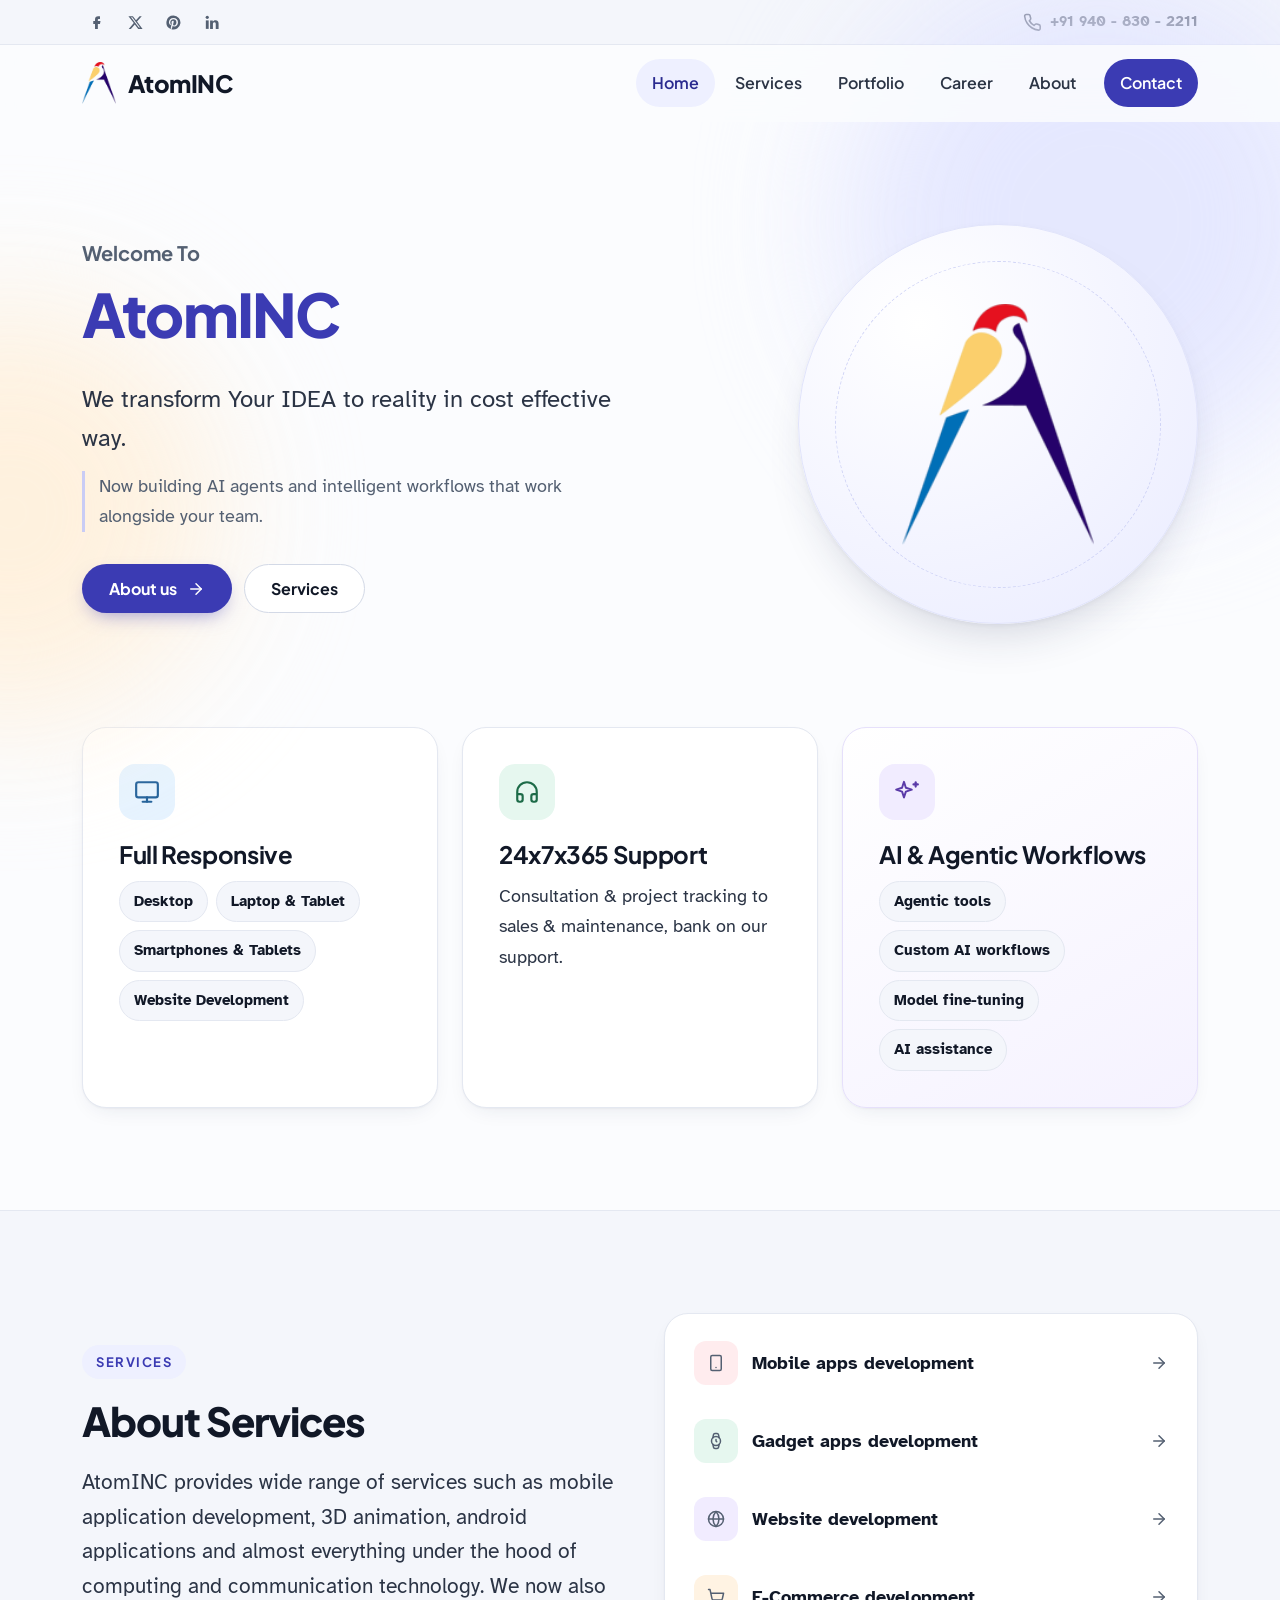
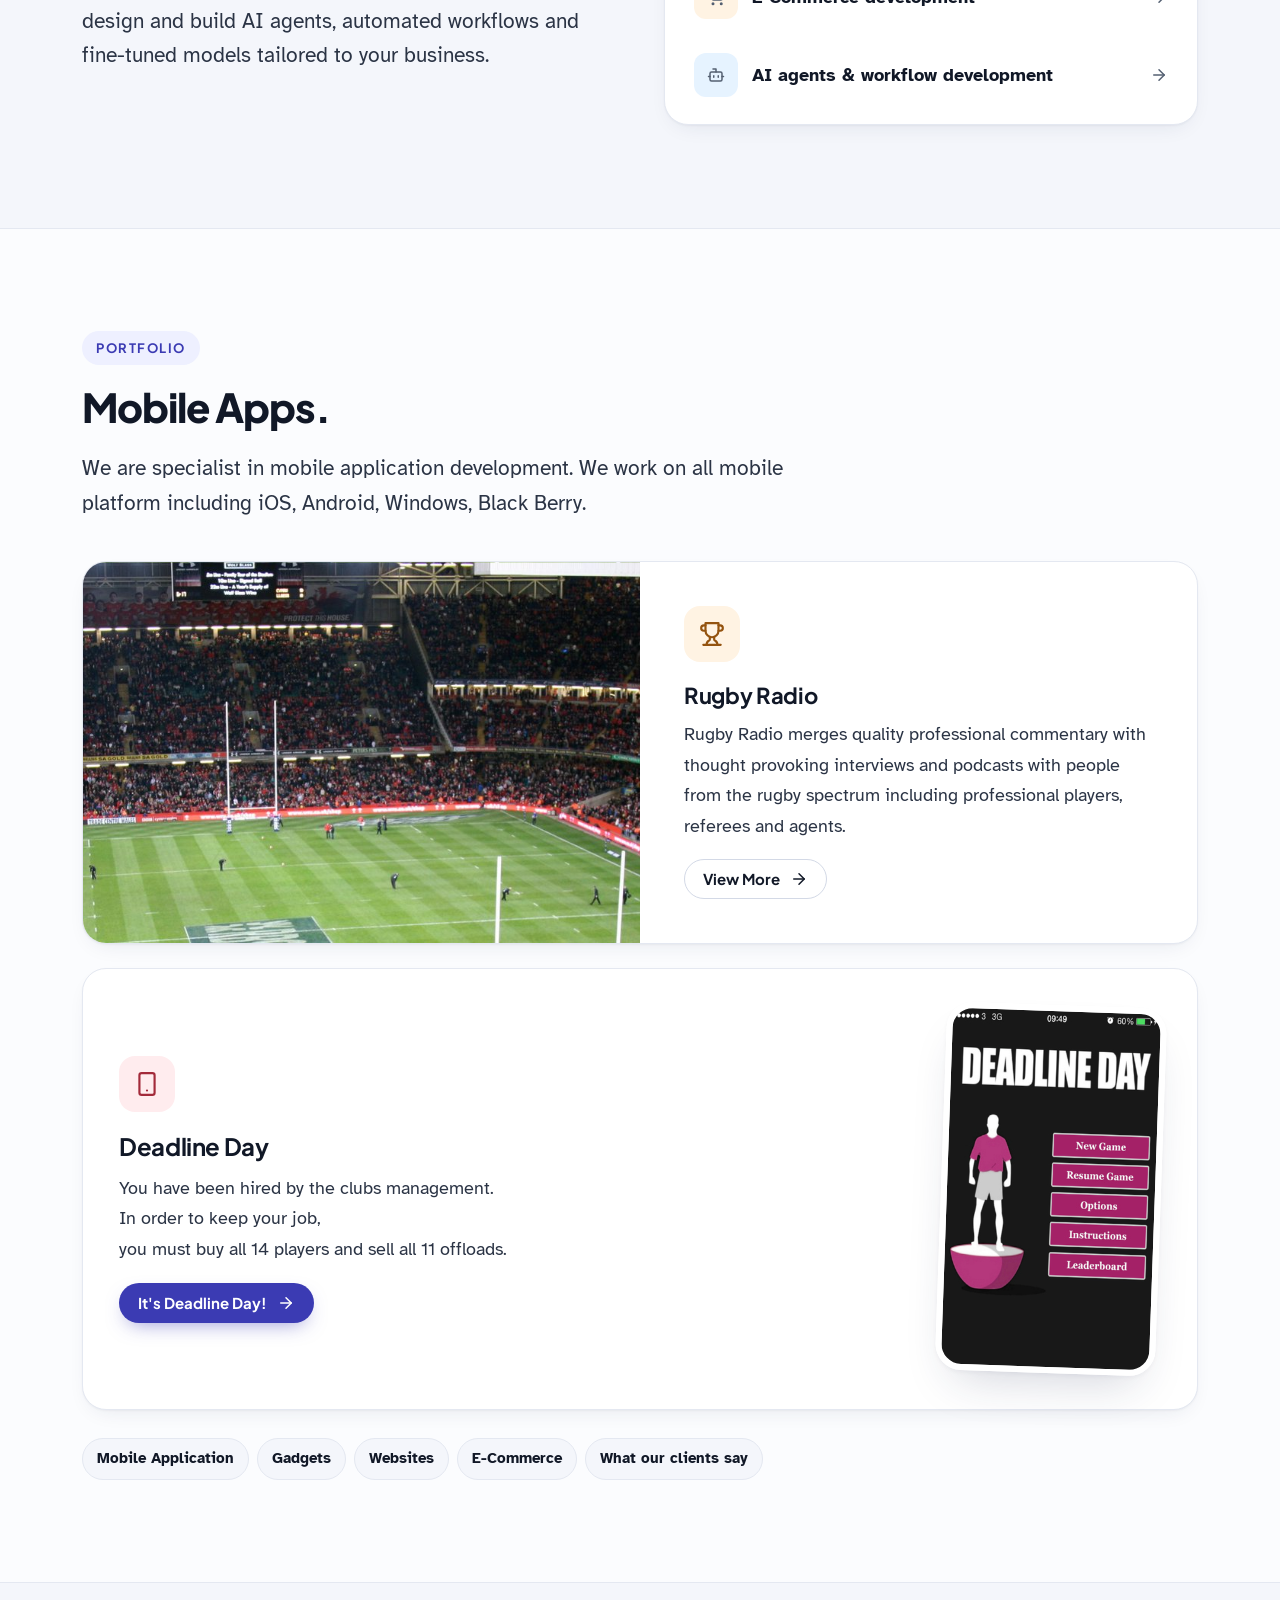
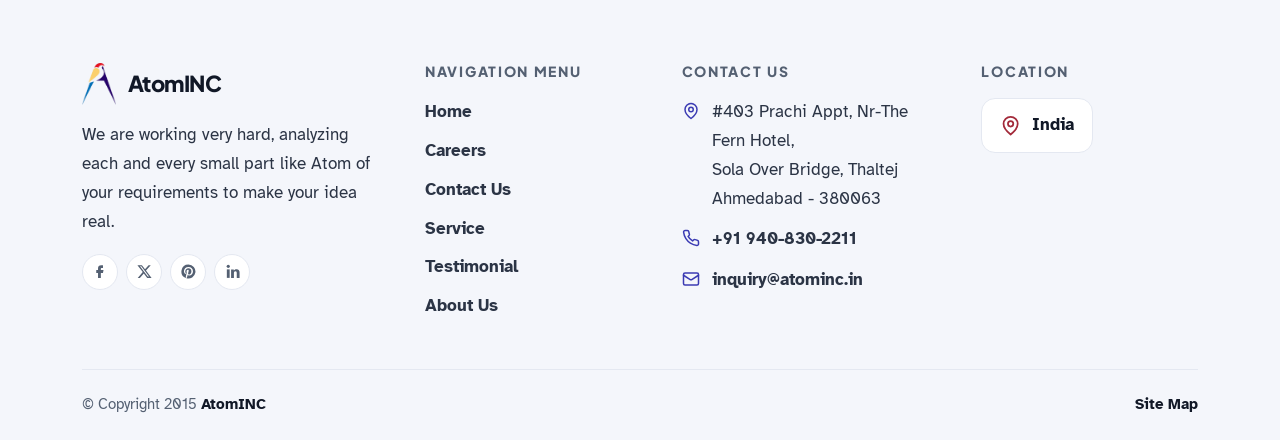
==== commit ba773ef1: "Redesign site with modern light theme and add AI services content - Rebuild all pages with a light, " ====
--- a/index.html
+++ b/index.html
@@ -1,817 +1,195 @@
-<!DOCTYPE html>
-<html>
-	<head>
-		<!-- Title here -->
-		<title>Mobile App Development | Web Design | Offshore Outsourcing - AtomINC </title>
-		<!-- Description, Keywords and Author -->
-		<meta name="description" content="AtomINC provides wide range of services such as mobile application development, android applications and almost everything under the hood of computing and communication technology. ">
-		<meta name="keywords" content="Software Development,Mobile,Web,Application Development,Application Development,Android,iPhone,iPad,Development,Responsive,Outsourcing,offshore,Enterprise Mobility, Applications Development, Hire iPhone Apps Developer, Enterprise mobile solutions , web strategy planning, iPhone Apps Development, Android Apps Development">
-        <meta name="author" content="in.linkedin.com/in/akshay18">
-        <link rel="canonical" href="http://www.atominc.in/" />
-        <meta name="language" content="EN" />
-        <meta name="copyright" content="AtomINC" />
-
-        <meta name="document-classification" content="Internet" />
-        <meta name="document-type" content="Public" />
-        <meta name="document-rating" content="Safe for Kids" />
-        <meta name="document-distribution" content="Global" />
-		<meta name="viewport" content="width=device-width, initial-scale=1.0">
-		 
-		<!-- Styles -->
-		<!-- Bootstrap CSS -->
-		<link href="css/bootstrap.min.css" rel="stylesheet">
-		<!-- Animate CSS -->
-		<link href="css/animate.min.css" rel="stylesheet">
-		<!-- SLIDER REVOLUTION 4.x CSS SETTINGS -->
-		<link href="css/settings.css" rel="stylesheet">
-		<!--[if IE ]><link rel="stylesheet" href="css/settings-ie8.css"><![endif]-->
-		<!-- Portfolio CSS -->
-		<link href="css/prettyPhoto.css" rel="stylesheet">
-		<!-- Countdown CSS -->
-		<link href="css/jquery.countdown.css" rel="stylesheet">
-		<!-- Font awesome CSS -->
-		<link href="css/font-awesome.min.css" rel="stylesheet">		
-		<!-- Custom CSS -->
-		<link href="css/style.css" rel="stylesheet">
-		<!--[if IE]><link rel="stylesheet" href="css/ie-style.css"><![endif]-->
-		
-		<!-- Favicon -->
-		<link rel="shortcut icon" href="#">
-	</head>
-	
-	<body>
-		
-		<!-- Body Wrapper -->
-		<div class="wrapper white">
-		
-			<!-- Header Start -->
-			<div class="header">
-				<!-- Header Information -->
-				<div class="header-info">
-					<div class="container">
-						<div class="row">
-							<div class="col-md-4 col-sm-4">
-								<!-- Social Media -->
-								<div class="social">
-                                    <a target="_blank" href="https://www.facebook.com/pages/Atominc/1621077121454572" class="facebook"><i class="fa fa-facebook"></i></a>
-									<a target="_blank" href="https://plus.google.com/106415857132873539191/about" class="google-plus"><i class="fa fa-google-plus"></i></a>
-									<a  href="#" class="twitter"><i class="fa fa-twitter"></i></a>
-									<a target="_blank" href="https://www.pinterest.com/atominc/" class="pinterest"><i class="fa fa-pinterest"></i></a>
-									<a target="_blank" href="https://www.linkedin.com/company/atominc" class="linkedin"><i class="fa fa-linkedin"></i></a>
-								</div>
-							</div>
-                            <div class="col-md-4 col-sm-4">
-                            </div>
-							<div class="col-md-4 col-sm-4">
-								<!-- Contact Info -->
-								<div class="contact-info">
-									<span><i class="fa fa-phone br-lblue"></i> <strong>+91 940 - 830 - 2211</strong></span>
-								</div>
-							</div>
-						</div>
-					</div>
-				</div>
-				<!-- Header Navigation -->
-				<div class="header-navigation">
-					<div class="container">
-						<div class="row">
-							<div class="col-md-4">
-								<!-- Logo -->
-								<div class="logo">
-									<!-- Heading -->
-									<h1><a href="index.html"><i><img src="img/Logo.png"></i> AtomINC</a></h1>
-								</div>
-							</div>
-							<div class="col-md-8">
-								<!-- Bootstrap Navbar -->
-								<nav class="navbar navbar-default" role="navigation">
-									<!-- Brand and toggle get grouped for better mobile display -->
-									<div class="navbar-header">
-										<button type="button" class="navbar-toggle br-orange" data-toggle="collapse" data-target="#bs-example-navbar-collapse-1">
-											<span class="sr-only">Toggle navigation</span>
-											<span class="icon-bar"></span>
-											<span class="icon-bar"></span>
-											<span class="icon-bar"></span>
-										</button>
-									</div>
-									<!-- Collect the nav links, forms, and other content for toggling -->
-									<div class="collapse navbar-collapse" id="bs-example-navbar-collapse-1">
-										<ul class="nav navbar-nav navbar-right">
-											<li>
-												<a href="index.html" class="br-orange">
-													<!-- Link Icon -->
-													<i class="fa fa-home link-icon"></i>
-													<!-- Link Title -->
-													<span class="link-title">Home</span>
-												</a>
-											</li>
-											<li class="dropdown">
-												<a href="service.html" class="dropdown-toggle br-purple" data-toggle="dropdown">
-													<!-- Link Icon -->
-													<i class="fa fa-server link-icon"></i>
-													<!-- Link Title -->
-													<span class="link-title">Services<b class="fa fa-angle-down"></b></span>
-												</a>
-												<ul class="dropdown-menu dropdown-sm">
-													<li>
-														<div class="row">
-															<div class="col-md-6">
-																<div class="col-inner col-disable">
-																	<h4 class="br-orange"><i class="fa fa-share heading-icon"></i>About Services</h4>
-																	<p>AtomINC provides wide range of services such as mobile application development, 3D animation, android applications and almost everything under the hood of computing and communication technology.</p>
-																</div>
-															</div>
-															<div class="col-md-6">
-																<div class="col-inner">
-																	<ul class="list-unstyled">
-																		<li><a href="service.html"><i class="fa fa-arrow-right dd-link-icon"></i>Mobile apps development</a></li>
-                                                                        <li><a href="service.html"><i class="fa fa-arrow-right dd-link-icon"></i>Gadget apps development</a></li>
-                                                                        <li><a href="service.html"><i class="fa fa-arrow-right dd-link-icon"></i>Website development</a></li>
-																		<li><a href="service.html"><i class="fa fa-arrow-right dd-link-icon"></i>E-Commerce development</a></li>
-																	</ul>
-																</div>
-															</div>
-														</div>
-													</li>
-												</ul>
-											</li>
-											<li class="dropdown">
-												<a href="#" class="dropdown-toggle br-lblue" data-toggle="dropdown">
-													<!-- Link Icon -->
-													<i class="fa fa-file link-icon"></i>
-													<!-- Link Title -->
-													<span class="link-title">Portfolio<b class="fa fa-angle-down"></b></span>
-												</a>
-												<ul class="dropdown-menu dropdown-md">
-													<li>
-														<div class="row">
-															<div class="col-md-4">
-																<div class="col-inner col-disable">
-																	<!-- Heading -->
-																	<h4 class="br-green"><i class="fa fa-filter heading-icon"></i>Mobile Apps.</h4>
-                                                                    <p>We are specialist in mobile application development.We work on all mobile platoform including iOS,Android,Windows,Black Berry.</p>
-
-                                                                </div>
-                                                            </div>
-                                                            <!-- Paragraph -->
-                                                            <div class="col-md-4">
-																<div class="col-inner col-disable">
-																	<!-- Heading -->
-																	<h4 class="br-yellow"><i class="fa fa-ticket heading-icon"></i> Rugby Radio</h4>
-																	<!-- Image -->
-																	<img src="img/rugbyBackground.jpeg" class="img-responsive" alt="" />
-																	<!-- Paragraph -->
-																	<p>Rugby Radio merges quality professional commentary with thought provoking interviews and podcasts with people from the rugby spectrum including professional players, referees and agents.</p>
-																	<!-- View Next Button -->
-																	<div class="view-button">
-																		<a href="portfolio.html" class="btn btn-danger btn-sm">View More <i class="fa fa-angle-right"></i></a>
-																	</div>
-																</div>
-															</div>
-															<div class="col-md-4">
-																<div class="col-inner">
-																	<ul class="list-unstyled">
-																		<li><a href="portfolio.html"><i class="fa fa-arrow-right dd-link-icon"></i>Mobile Application</a></li>
-                                                                        <li><a href="portfolio.html"><i class="fa fa-arrow-right dd-link-icon"></i> Gadgets</a></li>
-                                                                        <li><a href="portfolio.html"><i class="fa fa-arrow-right dd-link-icon"></i>Websites</a></li>
-																		<li><a href="portfolio.html"><i class="fa fa-arrow-right dd-link-icon"></i>E-Commerce</a></li>
-																		<li><a href="testimonial.html"><i class="fa fa-arrow-right dd-link-icon"></i>What our clients sayes</a></li>
-																	</ul>
-																</div>
-															</div>
-														</div>
-													</li>
-												</ul>
-											</li>
-                                            <li>
-                                                <a href="careers.html" class="br-green">
-                                                    <!-- Link Icon -->
-                                                    <i class="fa fa-gear link-icon"></i>
-                                                    <!-- Link Title -->
-                                                    <span class="link-title">Career</span>
-                                                </a>
-                                            </li>
-                                            <li>
-												<a href="aboutus.html" class="br-red">
-													<!-- Link Icon -->
-													<i class="fa fa-user link-icon"></i>
-													<!-- Link Title -->
-													<span class="link-title">About</span>
-												</a>
-											</li>
-											<li>
-												<a href="contact.html" class="br-yellow">
-													<!-- Link Icon -->
-													<i class="fa fa-phone link-icon"></i>
-													<!-- Link Title -->
-													<span class="link-title">Contact</span>
-												</a>
-											</li>
-										</ul>
-									</div><!-- /.navbar-collapse -->
-								</nav>
-							</div>
-						</div>
-					</div>
-				</div>
-			</div>
-			<!-- Header End -->
-			
-			<!-- Slider Start -->
-			
-			<div class="container">
-				<!--
-				#################################
-					- THEMEPUNCH BANNER -
-				#################################
-				-->
-				<div class="tp-banner-container">
-					<div class="tp-banner" >
-						<ul>
-                        <!-- SLIDE  -->
-                        <!--Welcome banner-->
-                        <li data-transition="zoomout" data-slotamount="7" data-masterspeed="1500" >
-                            <!-- MAIN IMAGE -->
-                            <img src="img/slider/slide2.jpg"  alt="slidebg1"  data-bgfit="cover" data-bgposition="left top" data-bgrepeat="no-repeat">
-                            <!-- LAYERS -->
-                            <!-- LAYERS NR. 1 // Logo Image -->
-                            <div class="tp-caption lfl"
-                                 data-x="130"
-                                 data-y="center"
-                                 data-speed="1500"
-                                 data-start="1200"
-                                 data-easing="Power4.easeOut"
-                                 data-endspeed="300"
-                                 data-endeasing="Linear.easeNone"
-                                 data-captionhidden="off"><img src="img/slider/logo.png" class="img-responsive" alt="" />
-                            </div>
-                            <!-- LAYERS NR. 2 -->
-                            <div class="tp-caption lfr thinheadline_dark"
-                                 data-x="500"
-                                 data-y="120"
-                                 data-speed="1500"
-                                 data-start="2000"
-                                 data-easing="Power4.easeOut"
-                                 data-endspeed="300"
-                                 data-endeasing="Linear.easeNone"
-                                 data-captionhidden="off">Welcome To
-                            </div>
-                            <!-- LAYERS NR. 2.1 -->
-                            <div class="tp-caption lfr very_large_text"
-                                 data-x="500"
-                                 data-y="150"
-                                 data-speed="1500"
-                                 data-start="2300"
-                                 data-easing="Power4.easeOut"
-                                 data-endspeed="300"
-                                 data-endeasing="Linear.easeNone"
-                                 data-captionhidden="off">AtomINC
-                            </div>
-                            <!-- LAYERS NR. 3 -->
-                            <div class="tp-caption lfr medium_text paragraph"
-                                 data-x="500"
-                                 data-y="220"
-                                 data-speed="1500"
-                                 data-start="3000"
-                                 data-easing="Power4.easeOut"
-                                 data-endspeed="300"
-                                 data-endeasing="Linear.easeNone"
-                                 data-captionhidden="off">We transform
-                            </div>
-                            <!-- LAYERS NR. 4 // Slide Button -->
-                            <div class="tp-caption lfr medium_text paragraph"
-                                 data-x="500"
-                                 data-y="250"
-                                 data-speed="1500"
-                                 data-start="3400"
-                                 data-easing="Power4.easeOut"
-                                 data-endspeed="300"
-                                 data-endeasing="Linear.easeNone"
-                                 data-captionhidden="off">Your IDEA to reality<br />in cost effective way.
-                            </div>
-                            <!-- LAYERS NR. 4.1 // Slide Button -->
-                            <div class="tp-caption sfb"
-                                 data-x="500"
-                                 data-y="325"
-                                 data-speed="1500"
-                                 data-start="4200"
-                                 data-easing="Power4.easeOut"
-                                 data-endspeed="300"
-                                 data-endeasing="Linear.easeNone"
-                                 data-captionhidden="off"><a href="aboutus.html" class="btn btn-info btn-lg btn-circle">About us.<i class="fa fa-angle-right"></i></a>
-                            </div>
-                        </li>
-
-                        <!-- SLIDE  -->
-                        <!--Website banner -->
-                        <li data-transition="zoomout" data-slotamount="7" data-masterspeed="1500" >
-                            <!-- MAIN IMAGE -->
-                            <img src="img/slider/slide3.jpg"  alt="slidebg1"  data-bgfit="cover" data-bgposition="left top" data-bgrepeat="no-repeat">
-                            <!-- LAYERS NR. 1 -->
-                            <div class="tp-caption lfl"
-                                 data-x="100"
-                                 data-y="130"
-                                 data-speed="800"
-                                 data-start="1500"
-                                 data-easing="Power4.easeOut"
-                                 data-endspeed="300"
-                                 data-endeasing="Linear.easeNone"
-                                 data-captionhidden="off"><img src="img/slider/s31.png" class="img-responsive" alt="" />
-                            </div>
-                            <!-- LAYERS NR. 2 -->
-                            <div class="tp-caption lfl"
-                                 data-x="0"
-                                 data-y="252"
-                                 data-speed="800"
-                                 data-start="2100"
-                                 data-easing="Power4.easeOut"
-                                 data-endspeed="300"
-                                 data-endeasing="Linear.easeNone"
-                                 data-captionhidden="off"><img src="img/slider/s32.png" class="img-responsive" alt="" />
-                            </div>
-                            <!-- LAYERS NR. 3 -->
-                            <div class="tp-caption lfl"
-                                 data-x="350"
-                                 data-y="290"
-                                 data-speed="800"
-                                 data-start="2700"
-                                 data-easing="Power4.easeOut"
-                                 data-endspeed="300"
-                                 data-endeasing="Linear.easeNone"
-                                 data-captionhidden="off"><img src="img/slider/s33.png" class="img-responsive" alt="" />
-                            </div>
-                            <!-- LAYERS NR. 4 -->
-                            <div class="tp-caption lfl"
-                                 data-x="250"
-                                 data-y="309"
-                                 data-speed="800"
-                                 data-start="3300"
-                                 data-easing="Power4.easeOut"
-                                 data-endspeed="300"
-                                 data-endeasing="Linear.easeNone"
-                                 data-captionhidden="off"><img src="img/slider/s34.png" class="img-responsive" alt="" />
-                            </div>
-                            <!-- LAYERS NR. 5 // -->
-                            <div class="tp-caption lfr largegreenbg br-orange"
-                                 data-x="right"
-                                 data-hoffset="-10"
-                                 data-y="140"
-                                 data-speed="1500"
-                                 data-start="4000"
-                                 data-easing="Power4.easeOut"
-                                 data-endspeed="300"
-                                 data-endeasing="Linear.easeNone"
-                                 data-captionhidden="off">Full Responsive
-                            </div>
-                            <!-- LAYERS NR. 6 // -->
-                            <div class="tp-caption lfr modern_big_redbg br-green"
-                                 data-x="right"
-                                 data-hoffset="-10"
-                                 data-y="220"
-                                 data-speed="1500"
-                                 data-start="4300"
-                                 data-easing="Power4.easeOut"
-                                 data-endspeed="300"
-                                 data-endeasing="Linear.easeNone"
-                                 data-captionhidden="off">Desktop
-                            </div>
-                            <!-- LAYERS NR. 7 // -->
-                            <div class="tp-caption lfr modern_big_redbg br-yellow"
-                                 data-x="right"
-                                 data-hoffset="-10"
-                                 data-y="270"
-                                 data-speed="1500"
-                                 data-start="4600"
-                                 data-easing="Power4.easeOut"
-                                 data-endspeed="300"
-                                 data-endeasing="Linear.easeNone"
-                                 data-captionhidden="off">Laptop & Tablet
-                            </div>
-                            <!-- LAYERS NR. 8 // -->
-                            <div class="tp-caption lfr modern_big_redbg br-blue"
-                                 data-x="right"
-                                 data-hoffset="-10"
-                                 data-y="320"
-                                 data-speed="1500"
-                                 data-start="4900"
-                                 data-easing="Power4.easeOut"
-                                 data-endspeed="300"
-                                 data-endeasing="Linear.easeNone"
-                                 data-captionhidden="off"> Smartphones & Tablets
-                            </div>
-                            <!-- LAYERS NR. 9 // -->
-                            <div class="tp-caption lfr modern_big_redbg br-purple"
-                                 data-x="right"
-                                 data-hoffset="-10"
-                                 data-y="370"
-                                 data-speed="1500"
-                                 data-start="5200"
-                                 data-easing="Power4.easeOut"
-                                 data-endspeed="300"
-                                 data-endeasing="Linear.easeNone"
-                                 data-captionhidden="off">Website Development
-                            </div>
-                        </li>
-
-                        <!-- SLIDE  -->
-                        <!--Support banner-->
-                        <li data-transition="zoomout" data-slotamount="7" data-masterspeed="1500" >
-                            <!-- MAIN IMAGE -->
-                            <img src="img/slider/slide4.jpg"  alt="slidebg1"  data-bgfit="cover" data-bgposition="left top" data-bgrepeat="no-repeat">
-                            <!-- LAYERS NR. 1 -->
-                            <div class="tp-caption lfl"
-                                 data-x="130"
-                                 data-y="130"
-                                 data-speed="800"
-                                 data-start="1500"
-                                 data-easing="Power4.easeOut"
-                                 data-endspeed="300"
-                                 data-endeasing="Linear.easeNone"
-                                 data-captionhidden="off"><img src="img/slider/24_7_support_img.png" class="img-responsive" alt="" />
-                            </div>
-                            <!-- LAYERS NR. 2 -->
-                            <div class="tp-caption lfl"
-                                 data-x="270"
-                                 data-y="252"
-                                 data-speed="800"
-                                 data-start="2100"
-                                 data-easing="Power4.easeOut"
-                                 data-endspeed="300"
-                                 data-endeasing="Linear.easeNone"
-                                 data-captionhidden="off"><img src="img/slider/call_img.png" class="img-responsive" alt="" />
-                            </div>
-                            <!-- LAYERS NR. 3 -->
-                            <div class="tp-caption lfl"
-                                 data-x="270"
-                                 data-y="100"
-                                 data-speed="800"
-                                 data-start="2700"
-                                 data-easing="Power4.easeOut"
-                                 data-endspeed="300"
-                                 data-endeasing="Linear.easeNone"
-                                 data-captionhidden="off"><img src="img/slider/chat_img.png" class="img-responsive" alt="" />
-                            </div>
-                            <!-- LAYERS NR. 4 -->
-                            <div class="tp-caption lfl"
-                                 data-x="0"
-                                 data-y="120"
-                                 data-speed="800"
-                                 data-start="3300"
-                                 data-easing="Power4.easeOut"
-                                 data-endspeed="300"
-                                 data-endeasing="Linear.easeNone"
-                                 data-captionhidden="off"><img src="img/slider/email_img.png" class="img-responsive" alt="" />
-                            </div>
-                            <!-- LAYERS NR. 5 // -->
-                            <div class="tp-caption lfr largegreenbg br-orange"
-                                 data-x="right"
-                                 data-hoffset="-10"
-                                 data-y="140"
-                                 data-speed="1500"
-                                 data-start="4000"
-                                 data-easing="Power4.easeOut"
-                                 data-endspeed="300"
-                                 data-endeasing="Linear.easeNone"
-                                 data-captionhidden="off">24x7x365 Support
-                            </div>
-                            <!-- LAYERS NR. 6 // -->
-                            <div class="tp-caption lfr modern_big_redbg br-green"
-                                 data-x="right"
-                                 data-hoffset="-10"
-                                 data-y="220"
-                                 data-speed="1500"
-                                 data-start="4300"
-                                 data-easing="Power4.easeOut"
-                                 data-endspeed="300"
-                                 data-endeasing="Linear.easeNone"
-                                 data-captionhidden="off">Consultation & project tracking
-                            </div>
-                            <!-- LAYERS NR. 7 // -->
-                            <div class="tp-caption lfr modern_big_redbg br-lblue"
-                                 data-x="right"
-                                 data-hoffset="-10"
-                                 data-y="270"
-                                 data-speed="1500"
-                                 data-start="4300"
-                                 data-easing="Power4.easeOut"
-                                 data-endspeed="300"
-                                 data-endeasing="Linear.easeNone"
-                                 data-captionhidden="off">to sales & maintenance
-                            </div>
-                            <!-- LAYERS NR. 8 // -->
-                            <div class="tp-caption lfr modern_big_redbg br-purple"
-                                 data-x="right"
-                                 data-hoffset="-10"
-                                 data-y="320"
-                                 data-speed="1500"
-                                 data-start="4300"
-                                 data-easing="Power4.easeOut"
-                                 data-endspeed="300"
-                                 data-endeasing="Linear.easeNone"
-                                 data-captionhidden="off">bank on our support.
-                            </div>
-                        </li>
-
-                        <!-- SLIDE  -->
-                        <!--iPhone app banner -->
-						<li data-transition="zoomout" data-slotamount="7" data-masterspeed="1000" >
-								<!-- MAIN IMAGE -->
-								<img src="img/slider/slide1.jpg"  alt="darkblurbg"  data-bgfit="cover" data-bgposition="left top" data-bgrepeat="no-repeat">
-								<!-- LAYERS -->
-								<!-- LAYERS NR. 1 // -->
-								<div class="tp-caption lfl largegreenbg br-red"
-									data-x="50"
-									data-y="140"
-									data-speed="1500"
-									data-start="1200"
-									data-easing="Power4.easeOut"
-									data-endspeed="300"
-									data-endeasing="Linear.easeNone"
-									data-captionhidden="off">Deadline Day
-								</div>	
-								<!-- LAYERS NR. 2 -->
-								<div class="tp-caption skewfromleft medium_text paragraph"
-									data-x="50"
-									data-y="240"
-									data-speed="800"
-									data-start="1800"
-									data-easing="Power4.easeOut"
-									data-endspeed="400"
-									data-endeasing="Power4.easeOut"
-									data-captionhidden="off"> You have been hired by the clubs management.<br> In order to keep your job, <br>you must buy all 14 players and sell all 11 offloads.
-								</div>
-								<!-- LAYERS NR. 3 // Slide Button -->
-								<div class="tp-caption sfb"
-									data-x="50"
-									data-y="350"
-									data-speed="1500"
-									data-start="2600"
-									data-easing="Power4.easeOut"
-									data-endspeed="300"
-									data-endeasing="Linear.easeNone"
-									data-captionhidden="off"><a href="#" class="btn btn-info btn-lg btn-circle">It's Deadline Day!<i class="fa fa-angle-right"></i></a>
-								</div>
-								<!-- LAYERS NR. 1 // Logo Image -->
-								<div class="tp-caption skewfromright"
-									data-x="600"
-									data-y="bottom"
-									data-speed="800"
-									data-start="3600"
-									data-easing="Power4.easeOut"
-									data-endspeed="400"
-									data-endeasing="Power4.easeOut"
-									data-captionhidden="off"><img src="img/slider/s21.png" class="img-responsive" alt="" />
-								</div>
-							</li>
-						</ul>
-					</div>
-				</div>
-			</div>
-			
-			<!-- Slider End -->
-
-			<!-- Footer Start -->
-			
-			<div class="footer">
-				<div class="container">
-					<div class="row">
-						<div class="col-md-3 col-sm-6">
-							<!-- Footer Widget -->
-							<div class="footer-widget">
-                                <!-- Logo Icon -->
-                                <!-- Heading -->
-                                <h2><a href="index.html"><i class="fa logo-icon"><img src="img/Logo.png"></i> AtomINC</a></h2>
-                                <!-- Paragraph -->
-                                <p>We are working very hard,analyzing each and every small part like Atom of your requirements to make your idea real.</p>
-                                <!-- Social Media -->
-								<div class="social">
-                                    <a target="_blank" href="https://www.facebook.com/pages/Atominc/1621077121454572" class="facebook"><i class="fa fa-facebook"></i></a>
-                                    <a target="_blank" href="https://plus.google.com/106415857132873539191/about" class="google-plus"><i class="fa fa-google-plus"></i></a>
-                                    <a  href="#" class="twitter"><i class="fa fa-twitter"></i></a>
-                                    <a target="_blank" href="https://www.pinterest.com/atominc/" class="pinterest"><i class="fa fa-pinterest"></i></a>
-                                    <a target="_blank" href="https://www.linkedin.com/company/atominc" class="linkedin"><i class="fa fa-linkedin"></i></a>
-								</div>
-							</div>
-						</div>
-						<div class="col-md-3 col-sm-6">
-							<!-- Footer Widget -->
-							<div class="footer-widget">
-								<!-- Heading -->
-								<h5><i class="fa fa-plus br-red"></i> Navigation Menu</h5>
-								<div class="row">
-									<div class="col-md-6 col-sm-6 col-xs-6">
-										<!-- Menu Icons link -->
-										<ul class="list-unstyled">
-											<li><a href="index.html"><i class="fa fa-home br-red"></i> Home</a></li>
-											<li><a href="careers.html"><i class="fa fa-book br-yellow"></i> Careers</a></li>
-											<li><a href="contact.html"><i class="fa fa-phone br-green"></i> Contact Us</a></li>
-											<li><a href="service.html"><i class="fa fa-gear br-lblue"></i> Service</a></li>
-											<li><a href="testimonial.html"><i class="fa fa-comment br-purple"></i> Testimonial</a></li>
-										</ul>
-									</div>
-									<div class="col-md-6 col-sm-6 col-xs-6">
-										<!-- Menu Icons link -->
-										<ul class="list-unstyled">
-											<li><a href="aboutus.html"><i class="fa fa-user br-orange"></i> About Us</a></li>
-										</ul>
-									</div>
-								</div>
-							</div>
-						</div>
-						<div class="clearfix visible-sm"></div>
-						<div class="col-md-3 col-sm-6">
-							<!-- Footer Widget -->
-							<div class="footer-widget">
-								<!-- Heading -->
-								<h5><i class="fa fa-map-marker br-yellow"></i> Contact Us</h5>
-								<address>
-									<i class="fa fa-home br-green"></i> #403 Prachi Appt,Nr-The Fern Hotel, <br />
-									&nbsp; &nbsp; &nbsp; &nbsp; Sola Over Bridge,Thaltej<br />
-									&nbsp; &nbsp; &nbsp; &nbsp; Ahmedabad - 380063 <br />
-									<span><i class="fa fa-phone br-orange"></i> +91 940-830-2211</span>
-									<span><i class="fa fa-envelope-o br-blue"></i> <a href="#">inquiry@atominc.in</a></span>
-								</address>
-							</div>
-						</div>
-						<div class="col-md-3 col-sm-6">
-							<!-- Footer Widget -->
-							<div class="footer-widget">
-								<!-- Heading -->
-								<h5><i class="fa fa-location-arrow br-lblue"></i> Location</h5>
-								<!-- Google Map -->
-								<div class="map">
-									<!-- Image -->
-									<img src="img/map.png" class="img-responsive" alt="" />
-									<!-- Map Marker -->
-									<i class="fa fa-map-marker marker india lblue"></i>
-								</div>
-								<span class="location-name">
-									<i class="fa fa-map-marker br-lblue"></i> India &nbsp;&nbsp;
-								</span>
-							</div>
-						</div>
-					</div>
-					<!-- Footer Copyright -->
-					<div class="footer-copyright">
-						<p>&copy; Copyright 2015 <a href="#">AtomINC</a></p>
-					</div>
-				</div>
-			</div>
-			
-			<!-- Footer End -->
-			
-		</div>
-		<!-- Footer End -->
-		
-		<!-- Scroll to top -->
-		<span class="totop"><a href="#"><i class="fa fa-angle-up"></i></a></span>
-
-		
-		<!-- Javascript files -->
-		<!-- jQuery -->
-		<script src="js/jquery.js"></script>
-		<!-- Bootstrap JS -->
-		<script src="js/bootstrap.min.js"></script>
-		<!-- SLIDER REVOLUTION 4.x SCRIPTS  -->
-		<script type="text/javascript" src="js/jquery.themepunch.plugins.min.js"></script>
-		<script type="text/javascript" src="js/jquery.themepunch.revolution.min.js"></script>
-		<!-- Masonry JS -->
-		<script src="js/masonry.pkgd.min.js"></script>
-		<script src="js/imagesloaded.pkgd.min.js"></script>
-		<!-- Cycle JS -->
-		<script type="text/javascript" src="js/jquery.cycle.all.js"></script>
-		<!-- jQuery flot -->
-		<!--[if lte IE 8]><script language="javascript" type="text/javascript" src="js/excanvas.min.js"></script><![endif]-->
-		<script src="js/jquery.flot.min.js"></script>     
-		<script src="js/jquery.flot.resize.min.js"></script>
-		<!-- Count To JS  -->
-		<script src="js/jquery.countTo.js"></script>
-		<!-- jQuery way points -->
-		<script src="js/waypoints.min.js"></script>
-		<!-- jQuery prettyPhoto & Isotope -->
-		<script src="js/jquery.prettyPhoto.js"></script>
-		<script src="js/isotope.js"></script>
-		<!-- Jquery for Countdown  -->
-		<script type="text/javascript" src="js/jquery.countdown.min.js"></script>
-		<!-- Respond JS for IE8 -->
-		<script src="js/respond.min.js"></script>
-		<!-- HTML5 Support for IE -->
-		<script src="js/html5shiv.js"></script>
-		<!-- Custom JS -->
-		<script src="js/custom.js"></script>
-		<!-- This Page JavaScript -->
-		<script type="text/javascript" >
-		
-			// SLIDER REVOLUTION Java Script
-				jQuery(document).ready(function() {
-					   jQuery('.tp-banner').revolution(
-						{
-							delay:9000,
-							startheight:500,
-							
-							hideThumbs:10,
-							
-							navigationType:"none",	
-							
-							
-							hideArrowsOnMobile:"on",
-							
-							touchenabled:"on",
-							onHoverStop:"on",
-							
-							navOffsetHorizontal:0,
-							navOffsetVertical:20,
-							
-							stopAtSlide:-1,
-							stopAfterLoops:-1,
-
-							shadow:0,
-							
-							fullWidth:"on",
-							fullScreen:"off"
-						});
-				});
-			
-			// Cycle Slide Js 
-			
-				$('#box-slider-one').cycle({ 
-					fx:    'uncover',  
-					speed:    200, 
-					timeout:  2500 
-				});
-			
-			/* ******************************************** */
-			/* plot js */
-			/* *************************************** */  
-					
-				$(function() {
-					/* Chart data #1 */
-					var d1 = [[0, 0], [1, 1.5], [2, 3.2], [3, 4.1],[4, 5.1], [5, 5], [6, 5.3], [7, 6],[8, 6.3], [9, 7], [10, 7.5], [11, 8]];
-
-					var options = {
-						series: {
-						  lines: {
-							 show: true, fill: false, lineWidth:1
-						  },
-						  points: {
-							 show: true, fill: true, lineWidth:2, radius:3, fillColor: "#fff"
-						  },
-						  shadowSize: 0
-					   },
-						colors :["#fff"],
-					   grid: {
-						  hoverable: true, color: "#fff", backgroundColor:null ,borderWidth:0, borderColor:"#fff", labelMargin:10
-					   },
-					   xaxis: {
-						  ticks: 10,
-						  font: {
-								size: 12,
-								color: ["#fff"]
-							}
-					   },
-					   yaxis: {
-						  ticks: 5,
-						  font: {
-								size: 12,
-								color: ["#fff"]
-							}
-					   }, 
-					   legend: {
-						  backgroundOpacity:0,
-						  noColumns:2,
-						  labelBoxBorderColor: null
-					   }
-					};
-					
-					$("<div id='tooltip'></div>").css({
-						position: "absolute",
-						display: "none",
-						"border-radius":"1px",
-						padding: "4px 5px",
-						color:"#999",
-						"font-size":"11px",
-						"background-color": "#fff",
-						"border":"1px solid #ccc",
-						"z-index": "20"
-					}).appendTo("body");
-
-					$(".plot-chart").bind("plothover", function (event, pos, item) {
-							if (item) {
-								var x = item.datapoint[0].toFixed(2),
-									y = item.datapoint[1].toFixed(2);
-
-								$("#tooltip").html(x + ", " + y)
-									.css({top: item.pageY+5, left: item.pageX+5})
-									.fadeIn(200);
-							} else {
-								$("#tooltip").hide();
-							}
-					});
-
-					$.plot(".plot-chart", [ {data: d1,  label: "Revenue"} ], options);
-				});
-				
-			// Type your codde here
-		</script>
-	</body>	
-</html>+<!DOCTYPE html>
+<html lang="en" class="no-js">
+<head>
+  <meta charset="utf-8">
+  <meta name="viewport" content="width=device-width, initial-scale=1">
+  <title>Mobile App, Web & AI Agent Development | Agentic Workflows | Fine-tuning - AtomINC</title>
+  <meta name="description" content="AtomINC provides mobile application development, web development, AI agents, custom agentic workflows and model fine-tuning, and almost everything under the hood of computing and communication technology.">
+  <meta name="theme-color" content="#fbfcfe">
+  <link rel="icon" type="image/png" href="img/Logo.png">
+  <link rel="preconnect" href="https://fonts.googleapis.com">
+  <link rel="preconnect" href="https://fonts.gstatic.com" crossorigin>
+  <link href="https://fonts.googleapis.com/css2?family=Atkinson+Hyperlegible:ital,wght@0,400;0,700;1,400&family=Plus+Jakarta+Sans:wght@600;700;800&display=swap" rel="stylesheet">
+  <link rel="stylesheet" href="css/site.css">
+</head>
+<body>
+<a class="skip-link" href="#main">Skip to content</a>
+
+<div class="topbar">
+  <div class="wrap">
+    <div class="social"><a href="https://www.facebook.com/pages/Atominc/1621077121454572" target="_blank" rel="noopener" aria-label="Facebook" title="Facebook"><svg class="icon fill" viewBox="0 0 24 24" aria-hidden="true"><path d="M15.5 3H13a4.5 4.5 0 0 0-4.5 4.5V10H6v4h2.5v7h4v-7h3l.75-4H12.5V7.75c0-.41.34-.75.75-.75h2.25z"/></svg></a><a href="https://x.com/akkii1804" target="_blank" rel="noopener" aria-label="X" title="X"><svg class="icon fill" viewBox="0 0 24 24" aria-hidden="true"><path d="M17.75 3h3.07l-6.7 7.66L22 21h-6.17l-4.83-6.32L5.47 21H2.4l7.17-8.2L2 3h6.33l4.37 5.78L17.75 3zm-1.08 16.2h1.7L7.4 4.73H5.58l11.09 14.47z"/></svg></a><a href="https://www.pinterest.com/atominc/" target="_blank" rel="noopener" aria-label="Pinterest" title="Pinterest"><svg class="icon fill" viewBox="0 0 24 24" aria-hidden="true"><path d="M12 2a10 10 0 0 0-3.64 19.31c-.09-.78-.16-1.98.03-2.83l1.17-4.96s-.3-.6-.3-1.48c0-1.39.8-2.42 1.8-2.42.85 0 1.26.64 1.26 1.4 0 .86-.55 2.14-.83 3.33-.24 1 .5 1.8 1.48 1.8 1.78 0 3.15-1.88 3.15-4.58 0-2.4-1.72-4.07-4.18-4.07-2.85 0-4.52 2.14-4.52 4.34 0 .86.33 1.78.74 2.28.08.1.09.19.07.29l-.28 1.13c-.04.18-.15.22-.34.13-1.25-.58-2.03-2.4-2.03-3.87 0-3.15 2.29-6.04 6.6-6.04 3.46 0 6.15 2.47 6.15 5.77 0 3.44-2.17 6.21-5.18 6.21-1.01 0-1.97-.53-2.29-1.15l-.62 2.38c-.23.87-.84 1.96-1.25 2.62A10 10 0 1 0 12 2z"/></svg></a><a href="https://www.linkedin.com/company/atominc" target="_blank" rel="noopener" aria-label="LinkedIn" title="LinkedIn"><svg class="icon fill" viewBox="0 0 24 24" aria-hidden="true"><path d="M4 9h4v12H4z"/><circle cx="6" cy="4.75" r="2.25"/><path d="M10 9h3.8v1.7c.55-1 1.9-2 3.9-2 3.2 0 4.3 2 4.3 5.1V21h-4v-6.4c0-1.5-.3-2.8-1.9-2.8s-2.1 1.2-2.1 2.7V21h-4z"/></svg></a></div>
+    <a href="tel:+919408302211"><svg class="icon " viewBox="0 0 24 24" aria-hidden="true"><path d="M22 16.92v3a2 2 0 0 1-2.18 2 19.79 19.79 0 0 1-8.63-3.07 19.5 19.5 0 0 1-6-6 19.79 19.79 0 0 1-3.07-8.67A2 2 0 0 1 4.11 2h3a2 2 0 0 1 2 1.72 12.84 12.84 0 0 0 .7 2.81 2 2 0 0 1-.45 2.11L8.09 9.91a16 16 0 0 0 6 6l1.27-1.27a2 2 0 0 1 2.11-.45 12.84 12.84 0 0 0 2.81.7A2 2 0 0 1 22 16.92z"/></svg><span>+91 940 - 830 - 2211</span></a>
+  </div>
+</div>
+
+<header class="site-header">
+  <div class="wrap">
+    <a class="brand" href="index.html" aria-label="AtomINC home">
+      <img src="img/logo-mark.png" alt="" width="34" height="42">
+      <span>AtomINC</span>
+    </a>
+    <button class="nav-toggle" type="button" aria-expanded="false" aria-controls="site-nav" aria-label="Toggle navigation">
+      <svg class="icon i-open" viewBox="0 0 24 24" aria-hidden="true"><path d="M4 6h16"/><path d="M4 12h16"/><path d="M4 18h16"/></svg><svg class="icon i-close" viewBox="0 0 24 24" aria-hidden="true"><path d="M18 6 6 18"/><path d="m6 6 12 12"/></svg>
+    </button>
+    <nav class="nav" id="site-nav" aria-label="Main">
+      <ul>
+        <li><a href="index.html" aria-current="page">Home</a></li><li><a href="service.html">Services</a></li><li><a href="portfolio.html">Portfolio</a></li><li><a href="careers.html">Career</a></li><li><a href="aboutus.html">About</a></li><li><a href="contact.html" class="nav-cta">Contact</a></li>
+      </ul>
+    </nav>
+  </div>
+</header>
+
+<main id="main">
+
+<section class="hero">
+  <div class="wrap">
+    <div>
+      <p class="kicker">Welcome To</p>
+      <h1><span class="accent">AtomINC</span></h1>
+      <p class="lead">We transform Your IDEA to reality in cost effective way.</p>
+      <p class="hero-sub">Now building AI agents and intelligent workflows that work alongside your team.</p>
+      <div class="hero-actions">
+        <a class="btn btn-primary" href="aboutus.html">About us <svg class="icon " viewBox="0 0 24 24" aria-hidden="true"><path d="M5 12h14"/><path d="m12 5 7 7-7 7"/></svg></a>
+        <a class="btn btn-ghost" href="service.html">Services</a>
+      </div>
+    </div>
+    <div class="hero-art" aria-hidden="true">
+      <div class="ring"></div>
+      <img src="img/logo-mark.png" alt="" width="163" height="204">
+    </div>
+  </div>
+</section>
+
+<section class="section tight">
+  <div class="wrap grid grid-3">
+    <article class="card highlight reveal">
+      <div class="badge-icon t-sky"><svg class="icon " viewBox="0 0 24 24" aria-hidden="true"><rect x="2" y="3" width="20" height="14" rx="2"/><path d="M8 21h8"/><path d="M12 17v4"/></svg></div>
+      <h3>Full Responsive</h3>
+      <ul class="chips">
+        <li>Desktop</li>
+        <li>Laptop &amp; Tablet</li>
+        <li>Smartphones &amp; Tablets</li>
+        <li>Website Development</li>
+      </ul>
+    </article>
+    <article class="card highlight reveal">
+      <div class="badge-icon t-mint"><svg class="icon " viewBox="0 0 24 24" aria-hidden="true"><path d="M3 14h3a2 2 0 0 1 2 2v3a2 2 0 0 1-2 2H5a2 2 0 0 1-2-2v-7a9 9 0 0 1 18 0v7a2 2 0 0 1-2 2h-1a2 2 0 0 1-2-2v-3a2 2 0 0 1 2-2h3"/></svg></div>
+      <h3>24x7x365 Support</h3>
+      <p>Consultation &amp; project tracking to sales &amp; maintenance, bank on our support.</p>
+    </article>
+    <article class="card highlight highlight-ai reveal">
+      <div class="badge-icon t-lilac"><svg class="icon " viewBox="0 0 24 24" aria-hidden="true"><path d="M9.94 14.06 8 20l-1.94-5.94L0 12l6.06-1.94L8 4l1.94 6.06L16 12z" transform="translate(2 -1) scale(.9)"/><path d="M20 3v4"/><path d="M22 5h-4"/></svg></div>
+      <h3>AI &amp; Agentic Workflows</h3>
+      <ul class="chips">
+        <li>Agentic tools</li>
+        <li>Custom AI workflows</li>
+        <li>Model fine-tuning</li>
+        <li>AI assistance</li>
+      </ul>
+    </article>
+  </div>
+</section>
+
+<section class="section alt">
+  <div class="wrap grid grid-2" style="align-items:center; gap:48px">
+    <div class="reveal">
+      <span class="eyebrow">Services</span>
+      <h2>About Services</h2>
+      <p class="lead">AtomINC provides wide range of services such as mobile application development, 3D animation, android applications and almost everything under the hood of computing and communication technology. We now also design and build AI agents, automated workflows and fine-tuned models tailored to your business.</p>
+    </div>
+    <ul class="link-list card reveal" style="padding:12px">
+      <li><a href="service.html"><span style="display:flex;gap:14px;align-items:center"><span class="badge-icon t-rose" style="margin:0;width:44px;height:44px;border-radius:12px"><svg class="icon " viewBox="0 0 24 24" aria-hidden="true"><rect x="5" y="2" width="14" height="20" rx="2"/><path d="M12 18h.01"/></svg></span>Mobile apps development</span><svg class="icon " viewBox="0 0 24 24" aria-hidden="true"><path d="M5 12h14"/><path d="m12 5 7 7-7 7"/></svg></a></li>
+      <li><a href="service.html"><span style="display:flex;gap:14px;align-items:center"><span class="badge-icon t-mint" style="margin:0;width:44px;height:44px;border-radius:12px"><svg class="icon " viewBox="0 0 24 24" aria-hidden="true"><circle cx="12" cy="12" r="6"/><path d="M12 10v2l1 1"/><path d="m16.13 7.66-.81-4.05a2 2 0 0 0-2-1.61h-2.68a2 2 0 0 0-2 1.61l-.78 4.05"/><path d="m7.88 16.36.8 4a2 2 0 0 0 2 1.61h2.72a2 2 0 0 0 2-1.61l.81-4.05"/></svg></span>Gadget apps development</span><svg class="icon " viewBox="0 0 24 24" aria-hidden="true"><path d="M5 12h14"/><path d="m12 5 7 7-7 7"/></svg></a></li>
+      <li><a href="service.html"><span style="display:flex;gap:14px;align-items:center"><span class="badge-icon t-lilac" style="margin:0;width:44px;height:44px;border-radius:12px"><svg class="icon " viewBox="0 0 24 24" aria-hidden="true"><circle cx="12" cy="12" r="10"/><path d="M2 12h20"/><path d="M12 2a15.3 15.3 0 0 1 4 10 15.3 15.3 0 0 1-4 10 15.3 15.3 0 0 1-4-10 15.3 15.3 0 0 1 4-10z"/></svg></span>Website development</span><svg class="icon " viewBox="0 0 24 24" aria-hidden="true"><path d="M5 12h14"/><path d="m12 5 7 7-7 7"/></svg></a></li>
+      <li><a href="service.html"><span style="display:flex;gap:14px;align-items:center"><span class="badge-icon t-peach" style="margin:0;width:44px;height:44px;border-radius:12px"><svg class="icon " viewBox="0 0 24 24" aria-hidden="true"><circle cx="8" cy="21" r="1"/><circle cx="19" cy="21" r="1"/><path d="M2.05 2.05h2l2.66 12.42a2 2 0 0 0 2 1.58h9.78a2 2 0 0 0 1.95-1.57l1.65-7.43H5.12"/></svg></span>E-Commerce development</span><svg class="icon " viewBox="0 0 24 24" aria-hidden="true"><path d="M5 12h14"/><path d="m12 5 7 7-7 7"/></svg></a></li>
+      <li><a href="service.html#ai"><span style="display:flex;gap:14px;align-items:center"><span class="badge-icon t-sky" style="margin:0;width:44px;height:44px;border-radius:12px"><svg class="icon " viewBox="0 0 24 24" aria-hidden="true"><path d="M12 8V4H8"/><rect x="4" y="8" width="16" height="12" rx="2"/><path d="M2 14h2"/><path d="M20 14h2"/><path d="M15 13v2"/><path d="M9 13v2"/></svg></span>AI agents &amp; workflow development</span><svg class="icon " viewBox="0 0 24 24" aria-hidden="true"><path d="M5 12h14"/><path d="m12 5 7 7-7 7"/></svg></a></li>
+    </ul>
+  </div>
+</section>
+
+<section class="section">
+  <div class="wrap">
+    <div class="section-head reveal">
+      <span class="eyebrow">Portfolio</span>
+      <h2>Mobile Apps.</h2>
+      <p class="lead">We are specialist in mobile application development. We work on all mobile platform including iOS, Android, Windows, Black Berry.</p>
+    </div>
+    <div class="grid" style="gap:24px">
+      <article class="card media-card reveal">
+        <div class="media" style="background-image:url('img/rugbyBackground.jpeg')" role="img" aria-label="Rugby Radio"></div>
+        <div class="body">
+          <div class="badge-icon t-peach"><svg class="icon " viewBox="0 0 24 24" aria-hidden="true"><path d="M6 9H4.5a2.5 2.5 0 0 1 0-5H6"/><path d="M18 9h1.5a2.5 2.5 0 0 0 0-5H18"/><path d="M4 22h16"/><path d="M10 14.66V17c0 .55-.47.98-.97 1.21C7.85 18.75 7 20.24 7 22"/><path d="M14 14.66V17c0 .55.47.98.97 1.21C16.15 18.75 17 20.24 17 22"/><path d="M18 2H6v7a6 6 0 0 0 12 0V2Z"/></svg></div>
+          <h3>Rugby Radio</h3>
+          <p>Rugby Radio merges quality professional commentary with thought provoking interviews and podcasts with people from the rugby spectrum including professional players, referees and agents.</p>
+          <a class="btn btn-ghost btn-sm" href="portfolio.html">View More <svg class="icon " viewBox="0 0 24 24" aria-hidden="true"><path d="M5 12h14"/><path d="m12 5 7 7-7 7"/></svg></a>
+        </div>
+      </article>
+      <article class="card reveal">
+        <div class="feature-split">
+          <div>
+            <div class="badge-icon t-rose"><svg class="icon " viewBox="0 0 24 24" aria-hidden="true"><rect x="5" y="2" width="14" height="20" rx="2"/><path d="M12 18h.01"/></svg></div>
+            <h3 style="font-size:1.5rem">Deadline Day</h3>
+            <p>You have been hired by the clubs management.<br>In order to keep your job,<br>you must buy all 14 players and sell all 11 offloads.</p>
+            <a class="btn btn-primary btn-sm" href="portfolio.html">It's Deadline Day! <svg class="icon " viewBox="0 0 24 24" aria-hidden="true"><path d="M5 12h14"/><path d="m12 5 7 7-7 7"/></svg></a>
+          </div>
+          <div class="phone"><img src="img/portfolio/DeadlineDay.jpeg" alt="Deadline Day app screen" width="322" height="551" loading="lazy"></div>
+        </div>
+      </article>
+    </div>
+    <ul class="chips" style="margin-top:28px">
+      <li><a href="portfolio.html" style="text-decoration:none;color:inherit">Mobile Application</a></li>
+      <li><a href="portfolio.html" style="text-decoration:none;color:inherit">Gadgets</a></li>
+      <li><a href="portfolio.html" style="text-decoration:none;color:inherit">Websites</a></li>
+      <li><a href="portfolio.html" style="text-decoration:none;color:inherit">E-Commerce</a></li>
+      <li><a href="testimonial.html" style="text-decoration:none;color:inherit">What our clients say</a></li>
+    </ul>
+  </div>
+</section>
+</main>
+
+<footer class="site-footer">
+  <div class="wrap">
+    <div class="footer-grid">
+      <div>
+        <a class="brand" href="index.html">
+          <img src="img/logo-mark.png" alt="" width="30" height="38">
+          <span>AtomINC</span>
+        </a>
+        <p>We are working very hard, analyzing each and every small part like Atom of your requirements to make your idea real.</p>
+        <div class="social"><a href="https://www.facebook.com/pages/Atominc/1621077121454572" target="_blank" rel="noopener" aria-label="Facebook" title="Facebook"><svg class="icon fill" viewBox="0 0 24 24" aria-hidden="true"><path d="M15.5 3H13a4.5 4.5 0 0 0-4.5 4.5V10H6v4h2.5v7h4v-7h3l.75-4H12.5V7.75c0-.41.34-.75.75-.75h2.25z"/></svg></a><a href="https://x.com/akkii1804" target="_blank" rel="noopener" aria-label="X" title="X"><svg class="icon fill" viewBox="0 0 24 24" aria-hidden="true"><path d="M17.75 3h3.07l-6.7 7.66L22 21h-6.17l-4.83-6.32L5.47 21H2.4l7.17-8.2L2 3h6.33l4.37 5.78L17.75 3zm-1.08 16.2h1.7L7.4 4.73H5.58l11.09 14.47z"/></svg></a><a href="https://www.pinterest.com/atominc/" target="_blank" rel="noopener" aria-label="Pinterest" title="Pinterest"><svg class="icon fill" viewBox="0 0 24 24" aria-hidden="true"><path d="M12 2a10 10 0 0 0-3.64 19.31c-.09-.78-.16-1.98.03-2.83l1.17-4.96s-.3-.6-.3-1.48c0-1.39.8-2.42 1.8-2.42.85 0 1.26.64 1.26 1.4 0 .86-.55 2.14-.83 3.33-.24 1 .5 1.8 1.48 1.8 1.78 0 3.15-1.88 3.15-4.58 0-2.4-1.72-4.07-4.18-4.07-2.85 0-4.52 2.14-4.52 4.34 0 .86.33 1.78.74 2.28.08.1.09.19.07.29l-.28 1.13c-.04.18-.15.22-.34.13-1.25-.58-2.03-2.4-2.03-3.87 0-3.15 2.29-6.04 6.6-6.04 3.46 0 6.15 2.47 6.15 5.77 0 3.44-2.17 6.21-5.18 6.21-1.01 0-1.97-.53-2.29-1.15l-.62 2.38c-.23.87-.84 1.96-1.25 2.62A10 10 0 1 0 12 2z"/></svg></a><a href="https://www.linkedin.com/company/atominc" target="_blank" rel="noopener" aria-label="LinkedIn" title="LinkedIn"><svg class="icon fill" viewBox="0 0 24 24" aria-hidden="true"><path d="M4 9h4v12H4z"/><circle cx="6" cy="4.75" r="2.25"/><path d="M10 9h3.8v1.7c.55-1 1.9-2 3.9-2 3.2 0 4.3 2 4.3 5.1V21h-4v-6.4c0-1.5-.3-2.8-1.9-2.8s-2.1 1.2-2.1 2.7V21h-4z"/></svg></a></div>
+      </div>
+      <div>
+        <h2>Navigation Menu</h2>
+        <ul class="footer-links">
+          <li><a href="index.html">Home</a></li>
+          <li><a href="careers.html">Careers</a></li>
+          <li><a href="contact.html">Contact Us</a></li>
+          <li><a href="service.html">Service</a></li>
+          <li><a href="testimonial.html">Testimonial</a></li>
+          <li><a href="aboutus.html">About Us</a></li>
+        </ul>
+      </div>
+      <div>
+        <h2>Contact Us</h2>
+        <address>
+          <div><svg class="icon " viewBox="0 0 24 24" aria-hidden="true"><path d="M20 10c0 6-8 12-8 12s-8-6-8-12a8 8 0 0 1 16 0Z"/><circle cx="12" cy="10" r="3"/></svg><span>#403 Prachi Appt, Nr-The Fern Hotel,<br>Sola Over Bridge, Thaltej<br>Ahmedabad - 380063</span></div>
+          <div><svg class="icon " viewBox="0 0 24 24" aria-hidden="true"><path d="M22 16.92v3a2 2 0 0 1-2.18 2 19.79 19.79 0 0 1-8.63-3.07 19.5 19.5 0 0 1-6-6 19.79 19.79 0 0 1-3.07-8.67A2 2 0 0 1 4.11 2h3a2 2 0 0 1 2 1.72 12.84 12.84 0 0 0 .7 2.81 2 2 0 0 1-.45 2.11L8.09 9.91a16 16 0 0 0 6 6l1.27-1.27a2 2 0 0 1 2.11-.45 12.84 12.84 0 0 0 2.81.7A2 2 0 0 1 22 16.92z"/></svg><a href="tel:+919408302211">+91 940-830-2211</a></div>
+          <div><svg class="icon " viewBox="0 0 24 24" aria-hidden="true"><rect x="2" y="4" width="20" height="16" rx="2"/><path d="m22 7-8.97 5.7a1.94 1.94 0 0 1-2.06 0L2 7"/></svg><a href="mailto:inquiry@atominc.in">inquiry@atominc.in</a></div>
+        </address>
+      </div>
+      <div>
+        <h2>Location</h2>
+        <span class="location-chip"><svg class="icon " viewBox="0 0 24 24" aria-hidden="true"><path d="M20 10c0 6-8 12-8 12s-8-6-8-12a8 8 0 0 1 16 0Z"/><circle cx="12" cy="10" r="3"/></svg> India</span>
+      </div>
+    </div>
+    <div class="footer-bottom">
+      <span>&copy; Copyright 2015 <a href="index.html">AtomINC</a></span>
+      <a href="sitemap.html">Site Map</a>
+    </div>
+  </div>
+</footer>
+
+<a class="to-top" href="#main" aria-label="Back to top"><svg class="icon " viewBox="0 0 24 24" aria-hidden="true"><path d="m18 15-6-6-6 6"/></svg></a>
+<script src="js/site.js"></script>
+</body>
+</html>
--- a/css/site.css
+++ b/css/site.css
@@ -0,0 +1,428 @@
+/* =========================================================
+   AtomINC — site stylesheet (light, high-legibility redesign)
+   ========================================================= */
+
+:root {
+  /* Surfaces */
+  --bg: #fbfcfe;
+  --surface: #ffffff;
+  --surface-2: #f4f6fb;
+  --line: #e4e8f1;
+  --line-strong: #d3d9e6;
+
+  /* Text — all pass WCAG AA on --bg / --surface */
+  --ink: #111827;
+  --text: #2b3445;
+  --muted: #546072;
+
+  /* Brand (drawn from the AtomINC bird) */
+  --brand: #3b3bb3;          /* indigo */
+  --brand-ink: #2a2a8f;
+  --brand-soft: #eef0ff;
+
+  /* Soft pastel tints for cards & icons */
+  --sky: #e6f3ff;    --sky-ink: #1f5f99;
+  --mint: #e6f7ef;   --mint-ink: #1d6b48;
+  --peach: #fff3e3;  --peach-ink: #94530f;
+  --rose: #ffecee;   --rose-ink: #a32a3a;
+  --lilac: #f1ecff;  --lilac-ink: #5a3aa8;
+
+  --radius-sm: 10px;
+  --radius: 16px;
+  --radius-lg: 24px;
+  --shadow-sm: 0 1px 2px rgba(17, 24, 39, .05);
+  --shadow: 0 1px 2px rgba(17, 24, 39, .04), 0 8px 24px -12px rgba(30, 41, 80, .14);
+  --shadow-lg: 0 2px 4px rgba(17, 24, 39, .04), 0 24px 48px -20px rgba(30, 41, 80, .22);
+
+  --font-body: "Atkinson Hyperlegible", "Segoe UI", system-ui, -apple-system, Roboto, Arial, sans-serif;
+  --font-head: "Plus Jakarta Sans", "Segoe UI", system-ui, -apple-system, Roboto, Arial, sans-serif;
+
+  --wrap: 1180px;
+  --gutter: clamp(16px, 4vw, 32px);
+}
+
+*, *::before, *::after { box-sizing: border-box; }
+html { -webkit-text-size-adjust: 100%; scroll-behavior: smooth; }
+@media (prefers-reduced-motion: reduce) { html { scroll-behavior: auto; } }
+
+body {
+  margin: 0;
+  overflow-x: clip;
+  background: var(--bg);
+  color: var(--text);
+  font-family: var(--font-body);
+  font-size: 1.125rem;          /* 18px base for readability */
+  line-height: 1.7;
+  -webkit-font-smoothing: antialiased;
+  text-rendering: optimizeLegibility;
+}
+
+img { max-width: 100%; height: auto; display: block; }
+a { color: var(--brand); text-decoration-thickness: 1.5px; text-underline-offset: 3px; }
+a:hover { color: var(--brand-ink); }
+:focus-visible { outline: 3px solid #8b8cf0; outline-offset: 3px; border-radius: 6px; }
+
+h1, h2, h3, h4, h5 {
+  font-family: var(--font-head);
+  color: var(--ink);
+  line-height: 1.2;
+  letter-spacing: -0.015em;
+  margin: 0 0 .5em;
+}
+h1 { font-size: clamp(2.25rem, 5.2vw, 3.75rem); font-weight: 800; letter-spacing: -0.03em; }
+h2 { font-size: clamp(1.75rem, 3.4vw, 2.5rem); font-weight: 800; letter-spacing: -0.025em; }
+h3 { font-size: 1.375rem; font-weight: 700; }
+h4 { font-size: 1.125rem; font-weight: 700; }
+p { margin: 0 0 1em; }
+
+.wrap { max-width: var(--wrap); margin: 0 auto; padding: 0 var(--gutter); }
+.skip-link { position: absolute; left: 12px; top: -48px; z-index: 100; background: var(--ink); color: #fff; padding: 8px 14px; border-radius: 8px; }
+.skip-link:focus { top: 12px; color: #fff; }
+
+.icon { width: 1.25em; height: 1.25em; flex: none; stroke: currentColor; fill: none; stroke-width: 2; stroke-linecap: round; stroke-linejoin: round; }
+.icon.fill { fill: currentColor; stroke: none; }
+
+/* ---------- Top bar ---------- */
+.topbar { background: var(--surface-2); border-bottom: 1px solid var(--line); font-size: .9375rem; }
+.topbar .wrap { display: flex; align-items: center; justify-content: space-between; gap: 16px; min-height: 44px; }
+.topbar a { color: var(--text); text-decoration: none; display: inline-flex; align-items: center; gap: 8px; font-weight: 700; }
+.topbar a:hover { color: var(--brand); }
+
+.social { display: flex; gap: 8px; flex-wrap: wrap; }
+.social a {
+  width: 36px; height: 36px; border-radius: 50%;
+  display: inline-grid; place-items: center;
+  color: var(--muted); background: var(--surface); border: 1px solid var(--line);
+  transition: color .2s, border-color .2s, transform .2s, background .2s;
+}
+.social a:hover { color: var(--brand); border-color: #c9ccf5; background: var(--brand-soft); transform: translateY(-2px); }
+.social .icon { width: 17px; height: 17px; }
+.topbar .social a { width: 30px; height: 30px; background: transparent; border-color: transparent; }
+.topbar .social a:hover { background: var(--surface); border-color: var(--line); }
+
+/* ---------- Header / nav ---------- */
+.site-header {
+  position: sticky; top: 0; z-index: 50;
+  background: rgba(251, 252, 254, .86);
+  backdrop-filter: saturate(160%) blur(14px);
+  -webkit-backdrop-filter: saturate(160%) blur(14px);
+  border-bottom: 1px solid transparent;
+  transition: border-color .2s, box-shadow .2s;
+}
+.site-header.scrolled { border-bottom-color: var(--line); box-shadow: var(--shadow-sm); }
+.site-header .wrap { display: flex; align-items: center; justify-content: space-between; gap: 24px; min-height: 76px; }
+
+.brand { display: inline-flex; align-items: center; gap: 12px; text-decoration: none; color: var(--ink); }
+.brand img { width: auto; height: 42px; }
+.brand span { font-family: var(--font-head); font-weight: 800; font-size: 1.5rem; letter-spacing: -0.02em; }
+.brand:hover { color: var(--ink); }
+
+.nav ul { list-style: none; margin: 0; padding: 0; display: flex; align-items: center; gap: 4px; }
+.nav a {
+  display: block; padding: 10px 16px; border-radius: 999px;
+  font-family: var(--font-head); font-weight: 600; font-size: 1rem;
+  color: var(--text); text-decoration: none; transition: background .2s, color .2s;
+}
+.nav a:hover { background: var(--surface-2); color: var(--ink); }
+.nav a[aria-current="page"] { background: var(--brand-soft); color: var(--brand-ink); }
+.nav .nav-cta { background: var(--brand); color: #fff; margin-left: 8px; }
+.nav .nav-cta:hover, .nav .nav-cta[aria-current="page"] { background: var(--brand-ink); color: #fff; }
+
+.nav-toggle {
+  display: none; align-items: center; justify-content: center;
+  width: 46px; height: 46px; border-radius: 12px;
+  border: 1px solid var(--line-strong); background: var(--surface); color: var(--ink); cursor: pointer;
+}
+.nav-toggle .icon { width: 22px; height: 22px; }
+.nav-toggle .i-close { display: none; }
+.nav-open .nav-toggle .i-open { display: none; }
+.nav-open .nav-toggle .i-close { display: block; }
+
+@media (max-width: 920px) {
+  .nav-toggle { display: inline-flex; }
+  .nav {
+    position: absolute; left: 0; right: 0; top: 100%;
+    background: var(--surface); border-bottom: 1px solid var(--line); box-shadow: var(--shadow);
+    display: none; padding: 8px var(--gutter) 20px;
+  }
+  .nav-open .nav { display: block; }
+  .nav ul { flex-direction: column; align-items: stretch; gap: 2px; }
+  .nav a { padding: 14px 16px; border-radius: 12px; font-size: 1.0625rem; }
+  .nav .nav-cta { margin: 8px 0 0; text-align: center; }
+  .topbar .social { display: none; }
+}
+
+/* ---------- Buttons ---------- */
+.btn {
+  display: inline-flex; align-items: center; justify-content: center; gap: 10px;
+  padding: 14px 26px; border-radius: 999px; border: 1.5px solid transparent;
+  font-family: var(--font-head); font-weight: 700; font-size: 1rem; line-height: 1.2;
+  text-decoration: none; cursor: pointer; transition: transform .2s, box-shadow .2s, background .2s, color .2s, border-color .2s;
+}
+.btn .icon { width: 18px; height: 18px; transition: transform .2s; }
+.btn:hover .icon { transform: translateX(3px); }
+.btn-primary { background: var(--brand); color: #fff; box-shadow: 0 8px 20px -8px rgba(59, 59, 179, .55); }
+.btn-primary:hover { background: var(--brand-ink); color: #fff; transform: translateY(-1px); }
+.btn-ghost { background: var(--surface); color: var(--ink); border-color: var(--line-strong); }
+.btn-ghost:hover { border-color: var(--brand); color: var(--brand); }
+.btn-sm { padding: 10px 18px; font-size: .9375rem; }
+
+/* ---------- Sections ---------- */
+.section { padding: clamp(56px, 8vw, 104px) 0; }
+.section.tight { padding-top: 0; }
+.section.alt { background: var(--surface-2); border-top: 1px solid var(--line); border-bottom: 1px solid var(--line); }
+.eyebrow {
+  display: inline-flex; align-items: center; gap: 8px;
+  font-family: var(--font-head); font-weight: 700; font-size: .8125rem; letter-spacing: .12em; text-transform: uppercase;
+  color: var(--brand); background: var(--brand-soft); padding: 6px 14px; border-radius: 999px; margin-bottom: 18px;
+}
+.section-head { max-width: 760px; margin-bottom: 40px; }
+.lead { font-size: clamp(1.1875rem, 1.8vw, 1.3125rem); line-height: 1.65; color: var(--text); }
+
+.grid { display: grid; gap: 24px; }
+.grid-2 { grid-template-columns: repeat(2, minmax(0, 1fr)); }
+.grid-3 { grid-template-columns: repeat(3, minmax(0, 1fr)); }
+@media (max-width: 960px) { .grid-3 { grid-template-columns: repeat(2, minmax(0, 1fr)); } }
+@media (max-width: 680px) { .grid-2, .grid-3 { grid-template-columns: 1fr; } }
+
+.card {
+  background: var(--surface); border: 1px solid var(--line); border-radius: var(--radius-lg);
+  padding: clamp(24px, 3vw, 36px); box-shadow: var(--shadow);
+}
+.card p:last-child { margin-bottom: 0; }
+
+.badge-icon {
+  width: 56px; height: 56px; border-radius: 16px; display: grid; place-items: center; margin-bottom: 20px;
+}
+.badge-icon .icon { width: 26px; height: 26px; }
+.t-sky   { background: var(--sky);   color: var(--sky-ink); }
+.t-mint  { background: var(--mint);  color: var(--mint-ink); }
+.t-peach { background: var(--peach); color: var(--peach-ink); }
+.t-rose  { background: var(--rose);  color: var(--rose-ink); }
+.t-lilac { background: var(--lilac); color: var(--lilac-ink); }
+
+.check-list { list-style: none; margin: 0; padding: 0; display: grid; gap: 12px; }
+.check-list li { display: flex; gap: 12px; align-items: flex-start; }
+.check-list .icon { width: 22px; height: 22px; margin-top: 3px; color: var(--mint-ink); }
+
+/* ---------- Home hero ---------- */
+.hero { position: relative; isolation: isolate; overflow-x: clip; padding: clamp(48px, 8vw, 112px) 0 clamp(56px, 8vw, 104px); }
+.hero::before, .hero::after {
+  content: ""; position: absolute; border-radius: 50%; filter: blur(70px); z-index: -1; opacity: .9;
+}
+.hero::before { width: 520px; height: 520px; background: #e3e6ff; top: -160px; right: -80px; }
+.hero::after  { width: 420px; height: 420px; background: #fff0db; top: 30%; left: -200px; }
+.hero .wrap { display: grid; grid-template-columns: 1.25fr .75fr; gap: 48px; align-items: center; }
+.hero h1 .accent { color: var(--brand); }
+.hero .kicker { font-family: var(--font-head); font-weight: 700; font-size: 1.25rem; color: var(--muted); margin-bottom: 8px; }
+.hero .lead { max-width: 34ch; font-size: clamp(1.25rem, 2.2vw, 1.5rem); margin: 18px 0 12px; }
+.hero-sub { max-width: 44ch; color: var(--muted); font-size: 1.125rem; margin: 0 0 32px; padding-left: 14px; border-left: 3px solid #c9ccf5; }
+.hero-actions { display: flex; gap: 12px; flex-wrap: wrap; }
+.hero-art { position: relative; display: grid; place-items: center; aspect-ratio: 1; max-width: 400px; justify-self: center; width: 100%; }
+.hero-art .ring {
+  position: absolute; inset: 0; border-radius: 50%;
+  background: radial-gradient(circle at 30% 25%, #ffffff 0%, #f3f4ff 55%, #e9ebff 100%);
+  border: 1px solid #e1e4fb; box-shadow: var(--shadow-lg);
+}
+.hero-art .ring::after { content: ""; position: absolute; inset: 9%; border-radius: 50%; border: 1.5px dashed #d0d4f6; }
+.hero-art img { position: relative; width: 48%; animation: float 6s ease-in-out infinite; }
+@keyframes float { 0%, 100% { transform: translateY(0); } 50% { transform: translateY(-10px); } }
+@media (prefers-reduced-motion: reduce) { .hero-art img { animation: none; } }
+@media (max-width: 860px) {
+  .hero .wrap { grid-template-columns: 1fr; }
+  .hero-art { max-width: 260px; order: -1; }
+}
+
+/* Highlights (from the former slider) */
+.highlight h3 { font-size: 1.5rem; }
+.chips { display: flex; flex-wrap: wrap; gap: 8px; margin: 4px 0 0; padding: 0; list-style: none; }
+.chips li { font-weight: 700; font-size: .9375rem; padding: 7px 14px; border-radius: 999px; background: var(--surface-2); border: 1px solid var(--line); color: var(--ink); }
+.feature-split { display: grid; grid-template-columns: 1fr 220px; gap: 32px; align-items: center; }
+.feature-split .phone { border-radius: 26px; overflow: hidden; border: 6px solid #fff; box-shadow: var(--shadow-lg); transform: rotate(2deg); }
+@media (max-width: 680px) { .feature-split { grid-template-columns: 1fr; } .feature-split .phone { max-width: 200px; } }
+
+/* Split media block */
+.media-card { display: grid; grid-template-columns: 1fr 1fr; gap: 0; padding: 0; overflow: hidden; }
+.media-card .media { min-height: 260px; background-size: cover; background-position: center; }
+.media-card .body { padding: clamp(28px, 4vw, 44px); }
+@media (max-width: 760px) { .media-card { grid-template-columns: 1fr; } .media-card .media { min-height: 200px; } }
+
+.link-list { list-style: none; padding: 0; margin: 0; display: grid; gap: 4px; }
+.link-list a {
+  display: flex; align-items: center; justify-content: space-between; gap: 12px;
+  padding: 14px 16px; border-radius: 12px; text-decoration: none; color: var(--ink); font-weight: 700;
+  border: 1px solid transparent; transition: background .2s, border-color .2s;
+}
+.link-list a:hover { background: var(--surface); border-color: var(--line); color: var(--brand); }
+.link-list .icon { width: 18px; height: 18px; color: var(--muted); }
+
+/* ---------- Inner page hero ---------- */
+.page-hero { position: relative; overflow: hidden; padding: clamp(48px, 7vw, 88px) 0 clamp(40px, 5vw, 64px); border-bottom: 1px solid var(--line); background: linear-gradient(180deg, #f4f5ff 0%, var(--bg) 100%); }
+.page-hero::after { content: ""; position: absolute; width: 380px; height: 380px; right: -100px; top: -140px; border-radius: 50%; background: var(--hero-tint, #ffeedd); filter: blur(70px); z-index: 0; }
+.page-hero .wrap { position: relative; z-index: 1; }
+.page-hero h1 { font-size: clamp(2.25rem, 4.6vw, 3.25rem); margin-bottom: 14px; }
+.page-hero p { max-width: 62ch; font-size: clamp(1.125rem, 1.6vw, 1.25rem); color: var(--text); margin: 0; }
+
+/* ---------- Services ---------- */
+.service-card h3 { font-size: 1.375rem; }
+.service-card p { color: var(--text); }
+.pill-row { display: grid; grid-template-columns: repeat(4, minmax(0, 1fr)); gap: 16px; }
+@media (max-width: 960px) { .pill-row { grid-template-columns: repeat(2, minmax(0, 1fr)); } }
+.pill {
+  display: flex; align-items: center; gap: 16px; padding: 20px 22px; border-radius: var(--radius);
+  background: var(--surface); border: 1px solid var(--line); box-shadow: var(--shadow-sm);
+}
+.pill .badge-icon { margin: 0; width: 48px; height: 48px; border-radius: 14px; }
+.pill h3 { margin: 0; font-size: 1.1875rem; }
+@media (max-width: 680px) { .pill-row { grid-template-columns: 1fr; } }
+
+.ai-section { background: linear-gradient(180deg, #f6f4ff 0%, var(--bg) 100%); border-top: 1px solid #e9e5fb; }
+.highlight-ai { background: linear-gradient(150deg, #ffffff 0%, #f5f2ff 100%); border-color: #e6e0fb; }
+.eyebrow .icon { width: 15px; height: 15px; }
+#ai { scroll-margin-top: 90px; }
+
+/* ---------- Portfolio ---------- */
+.filters { display: flex; flex-wrap: wrap; gap: 10px; margin-bottom: 32px; }
+.filter {
+  font: inherit; font-family: var(--font-head); font-weight: 700; font-size: .9375rem;
+  padding: 10px 18px; border-radius: 999px; border: 1.5px solid var(--line-strong);
+  background: var(--surface); color: var(--text); cursor: pointer; display: inline-flex; gap: 8px; align-items: center;
+  transition: background .2s, color .2s, border-color .2s;
+}
+.filter .count { font-size: .8125rem; min-width: 22px; padding: 1px 7px; border-radius: 999px; background: var(--surface-2); color: var(--muted); }
+.filter:hover:not(:disabled) { border-color: var(--brand); color: var(--brand); }
+.filter[aria-pressed="true"] { background: var(--ink); border-color: var(--ink); color: #fff; }
+.filter[aria-pressed="true"] .count { background: rgba(255,255,255,.18); color: #fff; }
+.filter:disabled { opacity: .5; cursor: not-allowed; }
+
+.work-grid { display: grid; grid-template-columns: repeat(3, minmax(0, 1fr)); gap: 24px; }
+@media (max-width: 960px) { .work-grid { grid-template-columns: repeat(2, minmax(0, 1fr)); } }
+@media (max-width: 620px) { .work-grid { grid-template-columns: 1fr; } }
+.work {
+  display: flex; flex-direction: column; background: var(--surface); border: 1px solid var(--line);
+  border-radius: var(--radius-lg); overflow: hidden; box-shadow: var(--shadow); transition: transform .25s, box-shadow .25s;
+}
+.work:hover { transform: translateY(-4px); box-shadow: var(--shadow-lg); }
+.work[hidden] { display: none; }
+.work .thumb {
+  all: unset; cursor: zoom-in; display: block; aspect-ratio: 4 / 3; background: var(--surface-2); overflow: hidden; position: relative;
+}
+.work .thumb:focus-visible { outline: 3px solid #8b8cf0; outline-offset: -3px; }
+.work .thumb img { width: 100%; height: 100%; object-fit: cover; object-position: top center; transition: transform .5s; }
+.work:hover .thumb img { transform: scale(1.04); }
+.work .thumb.placeholder { cursor: default; display: grid; place-items: center; color: var(--lilac-ink); background: linear-gradient(135deg, var(--lilac), var(--sky)); }
+.work .thumb.placeholder .icon { width: 48px; height: 48px; stroke-width: 1.5; }
+.work .body { padding: 24px 24px 28px; }
+.work .tag { display: inline-block; font-size: .8125rem; font-weight: 700; letter-spacing: .04em; text-transform: uppercase; padding: 4px 10px; border-radius: 999px; margin-bottom: 12px; }
+.work h3 { font-size: 1.25rem; margin-bottom: 10px; }
+.work p { font-size: 1.0625rem; color: var(--text); margin: 0; }
+
+.lightbox { border: 0; padding: 0; background: transparent; max-width: min(92vw, 1000px); max-height: 92vh; }
+.lightbox::backdrop { background: rgba(244, 246, 251, .92); backdrop-filter: blur(6px); }
+.lightbox img { max-width: 100%; max-height: 82vh; margin: 0 auto; border-radius: var(--radius); box-shadow: var(--shadow-lg); background: #fff; }
+.lightbox figcaption { text-align: center; font-family: var(--font-head); font-weight: 700; color: var(--ink); padding-top: 14px; }
+.lightbox .close { position: fixed; top: 16px; right: 16px; width: 48px; height: 48px; border-radius: 50%; border: 1px solid var(--line-strong); background: #fff; color: var(--ink); display: grid; place-items: center; cursor: pointer; box-shadow: var(--shadow); }
+
+/* ---------- Careers ---------- */
+.job-nav { display: flex; flex-wrap: wrap; gap: 10px; margin-bottom: 32px; }
+.job { scroll-margin-top: 100px; }
+.job + .job { margin-top: 24px; }
+.job-head { display: flex; align-items: center; gap: 16px; margin-bottom: 20px; }
+.job-head .badge-icon { margin: 0; }
+.job-head h3 { margin: 0; font-size: 1.5rem; }
+.job .check-list { margin-bottom: 24px; }
+.meta-row { display: grid; grid-template-columns: repeat(2, minmax(0, 1fr)); gap: 12px; margin-bottom: 24px; }
+.meta { background: var(--surface-2); border: 1px solid var(--line); border-radius: var(--radius-sm); padding: 14px 18px; }
+.meta dt { font-size: .8125rem; font-weight: 700; letter-spacing: .08em; text-transform: uppercase; color: var(--muted); }
+.meta dd { margin: 2px 0 0; font-weight: 700; color: var(--ink); }
+@media (max-width: 620px) { .meta-row { grid-template-columns: 1fr; } }
+
+/* ---------- About ---------- */
+.quote-card { position: relative; background: linear-gradient(140deg, #f3f4ff 0%, #fff7ec 100%); border: 1px solid #e6e8fb; }
+.quote-card blockquote { margin: 0; font-family: var(--font-head); font-weight: 700; font-size: clamp(1.375rem, 2.4vw, 1.75rem); line-height: 1.4; color: var(--ink); letter-spacing: -0.01em; }
+.quote-card blockquote::before { content: "\201C"; display: block; font-size: 4.5rem; line-height: .8; color: var(--brand); opacity: .35; margin-bottom: 4px; }
+.byline { display: flex; align-items: center; gap: 14px; margin-top: 24px; font-weight: 700; color: var(--ink); }
+.byline img { width: 52px; height: 52px; border-radius: 50%; object-fit: cover; border: 3px solid #fff; box-shadow: var(--shadow); }
+
+.steps { list-style: none; margin: 0; padding: 0; counter-reset: step; display: grid; gap: 14px; }
+.steps li { counter-increment: step; display: flex; gap: 16px; align-items: center; padding: 14px 16px; border-radius: var(--radius-sm); background: var(--surface-2); border: 1px solid var(--line); color: var(--ink); font-weight: 700; }
+.steps li::before { content: counter(step); flex: none; width: 34px; height: 34px; border-radius: 50%; display: grid; place-items: center; background: var(--brand); color: #fff; font-family: var(--font-head); font-size: .9375rem; }
+
+.member { text-align: center; max-width: 340px; }
+.member img { width: 148px; height: 148px; border-radius: 50%; object-fit: cover; margin: 0 auto 18px; border: 5px solid #fff; box-shadow: var(--shadow-lg); }
+.member h3 { margin-bottom: 16px; }
+.member .social { justify-content: center; }
+
+/* ---------- Contact ---------- */
+.contact-card { display: flex; gap: 18px; align-items: flex-start; }
+.contact-card .badge-icon { margin: 0; }
+.contact-card h3 { font-size: 1.125rem; margin-bottom: 4px; }
+.contact-card p, .contact-card address { margin: 0; font-style: normal; color: var(--text); }
+.contact-card a { font-weight: 700; word-break: break-word; }
+
+.form-grid { display: grid; gap: 18px; }
+.field label { display: block; font-weight: 700; color: var(--ink); margin-bottom: 8px; font-size: 1rem; }
+.field input, .field textarea {
+  width: 100%; font: inherit; font-size: 1.0625rem; color: var(--ink);
+  padding: 14px 16px; border-radius: 12px; border: 1.5px solid var(--line-strong); background: #fff;
+  transition: border-color .2s, box-shadow .2s;
+}
+.field textarea { min-height: 150px; resize: vertical; }
+.field input::placeholder, .field textarea::placeholder { color: #8590a2; }
+.field input:focus, .field textarea:focus { outline: none; border-color: var(--brand); box-shadow: 0 0 0 4px rgba(59, 59, 179, .14); }
+.form-actions { display: flex; gap: 12px; flex-wrap: wrap; }
+.map-frame { width: 100%; height: 100%; min-height: 380px; border: 0; border-radius: var(--radius-lg); box-shadow: var(--shadow); background: var(--surface-2); }
+
+/* ---------- Testimonial ---------- */
+.person-card { display: flex; align-items: center; gap: 20px; }
+.person-card img { width: 88px; height: 88px; border-radius: 50%; object-fit: cover; object-position: top; border: 4px solid #fff; box-shadow: var(--shadow); }
+.person-card h3 { margin: 0; }
+
+/* ---------- Sitemap ---------- */
+.sitemap { list-style: none; margin: 0; padding: 0; display: grid; grid-template-columns: repeat(2, minmax(0, 1fr)); gap: 14px; }
+.sitemap a { display: flex; flex-direction: column; gap: 2px; padding: 18px 22px; border-radius: var(--radius); background: var(--surface); border: 1px solid var(--line); text-decoration: none; box-shadow: var(--shadow-sm); transition: border-color .2s, transform .2s; }
+.sitemap a:hover { border-color: #c9ccf5; transform: translateY(-2px); }
+.sitemap strong { font-family: var(--font-head); color: var(--ink); font-size: 1.125rem; }
+.sitemap span { color: var(--muted); font-size: 1rem; }
+@media (max-width: 620px) { .sitemap { grid-template-columns: 1fr; } }
+
+/* ---------- Error ---------- */
+.error-page { min-height: 70vh; display: grid; place-items: center; text-align: center; }
+.error-page .code { font-family: var(--font-head); font-weight: 800; font-size: clamp(5rem, 16vw, 9rem); line-height: 1; letter-spacing: -0.05em; background: linear-gradient(135deg, var(--brand) 0%, #e0577a 100%); -webkit-background-clip: text; background-clip: text; color: transparent; }
+.error-page .links { display: flex; flex-wrap: wrap; justify-content: center; gap: 10px; margin-top: 28px; }
+
+/* ---------- Footer ---------- */
+.site-footer { background: var(--surface-2); border-top: 1px solid var(--line); padding: clamp(56px, 7vw, 80px) 0 0; font-size: 1.0625rem; }
+.footer-grid { display: grid; grid-template-columns: 1.4fr 1fr 1.2fr 1fr; gap: 40px; }
+@media (max-width: 960px) { .footer-grid { grid-template-columns: 1fr 1fr; } }
+@media (max-width: 560px) { .footer-grid { grid-template-columns: 1fr; } }
+.site-footer h2 { font-size: .875rem; font-weight: 800; letter-spacing: .12em; text-transform: uppercase; color: var(--muted); margin-bottom: 18px; }
+.site-footer .brand { margin-bottom: 16px; }
+.site-footer .brand span { font-size: 1.375rem; }
+.site-footer p { color: var(--text); }
+.footer-links { list-style: none; margin: 0; padding: 0; display: grid; gap: 10px; }
+.footer-links a { color: var(--text); text-decoration: none; font-weight: 700; }
+.footer-links a:hover { color: var(--brand); }
+.site-footer address { font-style: normal; display: grid; gap: 12px; }
+.site-footer address > div { display: flex; gap: 12px; align-items: flex-start; }
+.site-footer address .icon { margin-top: 4px; color: var(--brand); width: 18px; height: 18px; }
+.site-footer address a { color: var(--text); font-weight: 700; text-decoration: none; }
+.site-footer address a:hover { color: var(--brand); }
+.location-chip { display: inline-flex; align-items: center; gap: 10px; padding: 12px 18px; border-radius: 14px; background: var(--surface); border: 1px solid var(--line); font-weight: 700; color: var(--ink); }
+.location-chip .icon { color: var(--rose-ink); }
+.footer-bottom { margin-top: 48px; padding: 22px 0; border-top: 1px solid var(--line); color: var(--muted); font-size: .9375rem; display: flex; justify-content: space-between; gap: 16px; flex-wrap: wrap; }
+.footer-bottom a { color: var(--ink); font-weight: 700; text-decoration: none; }
+
+.to-top {
+  position: fixed; right: 20px; bottom: 20px; z-index: 40; width: 48px; height: 48px; border-radius: 50%;
+  display: grid; place-items: center; background: var(--surface); color: var(--ink); border: 1px solid var(--line-strong);
+  box-shadow: var(--shadow); opacity: 0; pointer-events: none; transform: translateY(8px); transition: opacity .25s, transform .25s;
+}
+.to-top.show { opacity: 1; pointer-events: auto; transform: none; }
+.to-top:hover { color: var(--brand); }
+
+/* ---------- Reveal on scroll ---------- */
+.reveal { opacity: 0; transform: translateY(16px); transition: opacity .6s ease, transform .6s ease; }
+.reveal.in { opacity: 1; transform: none; }
+@media (prefers-reduced-motion: reduce) { .reveal { opacity: 1; transform: none; transition: none; } }
+.no-js .reveal { opacity: 1; transform: none; }
